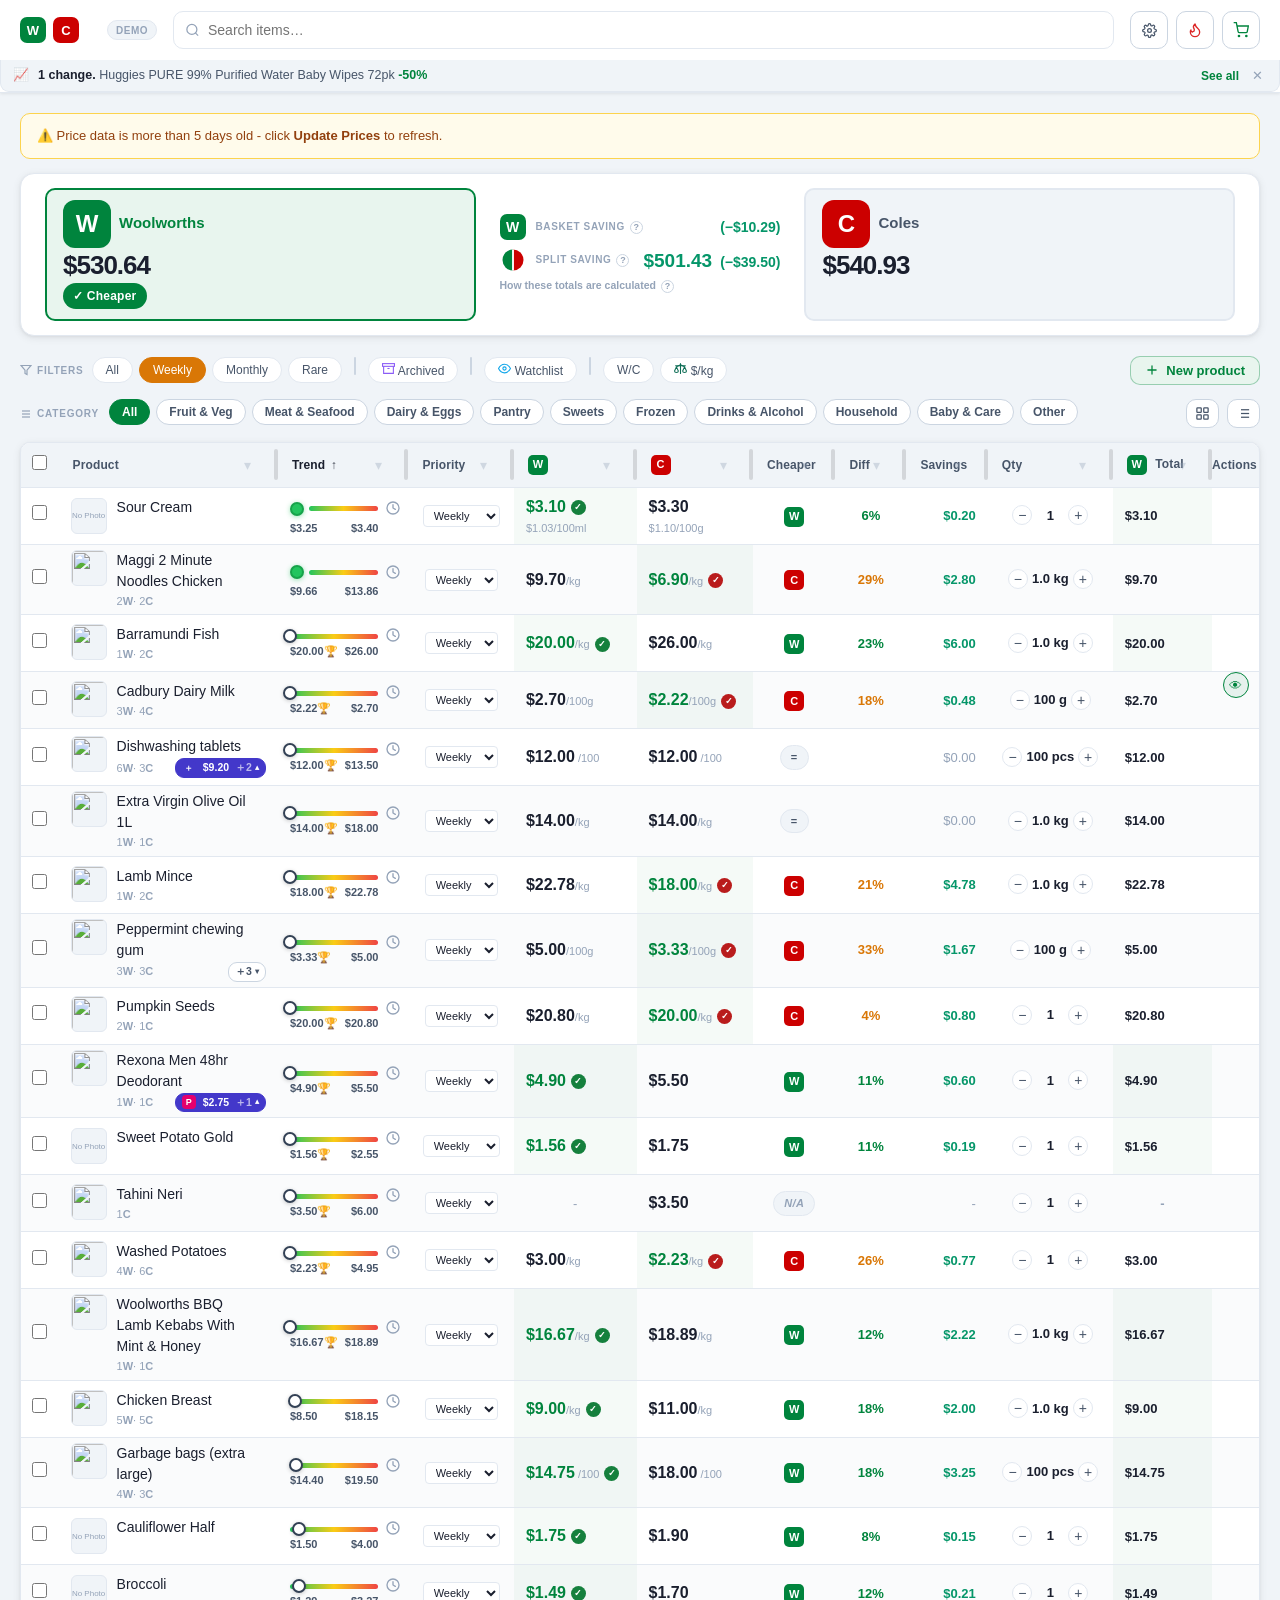
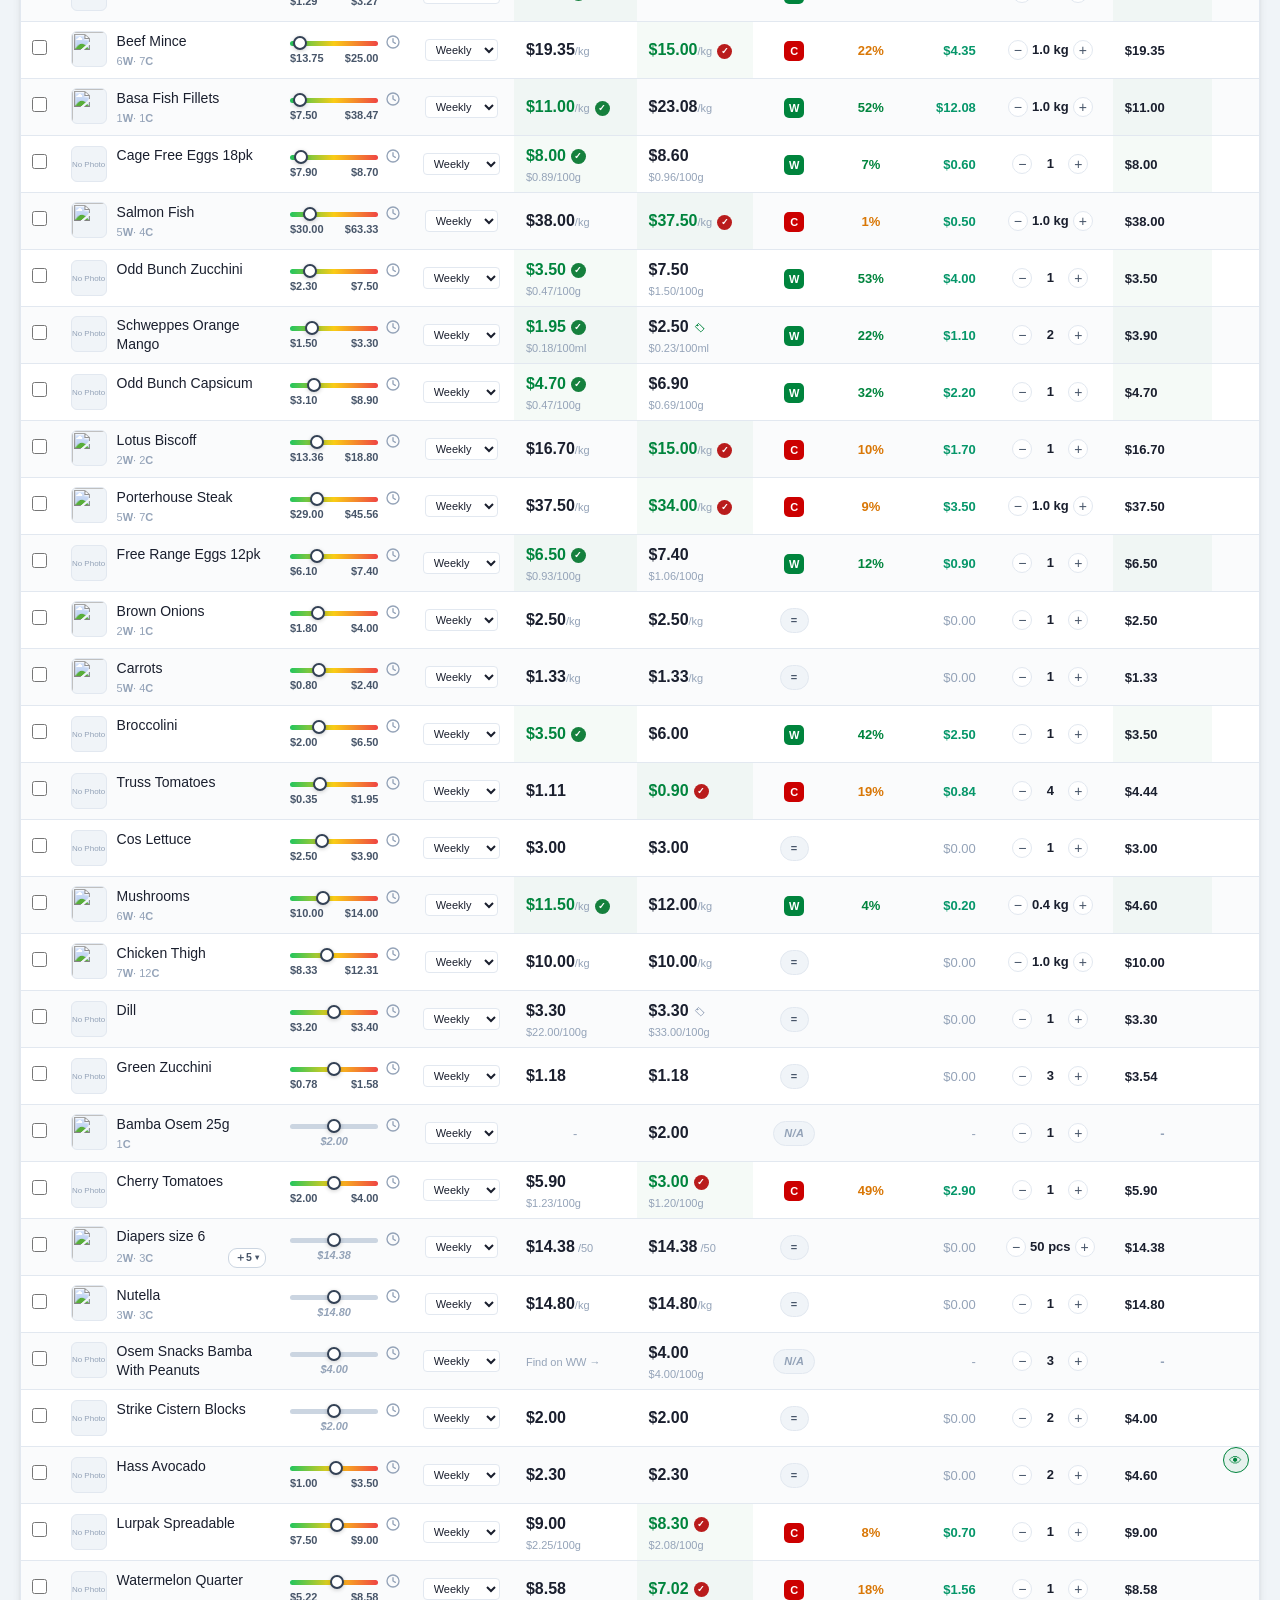
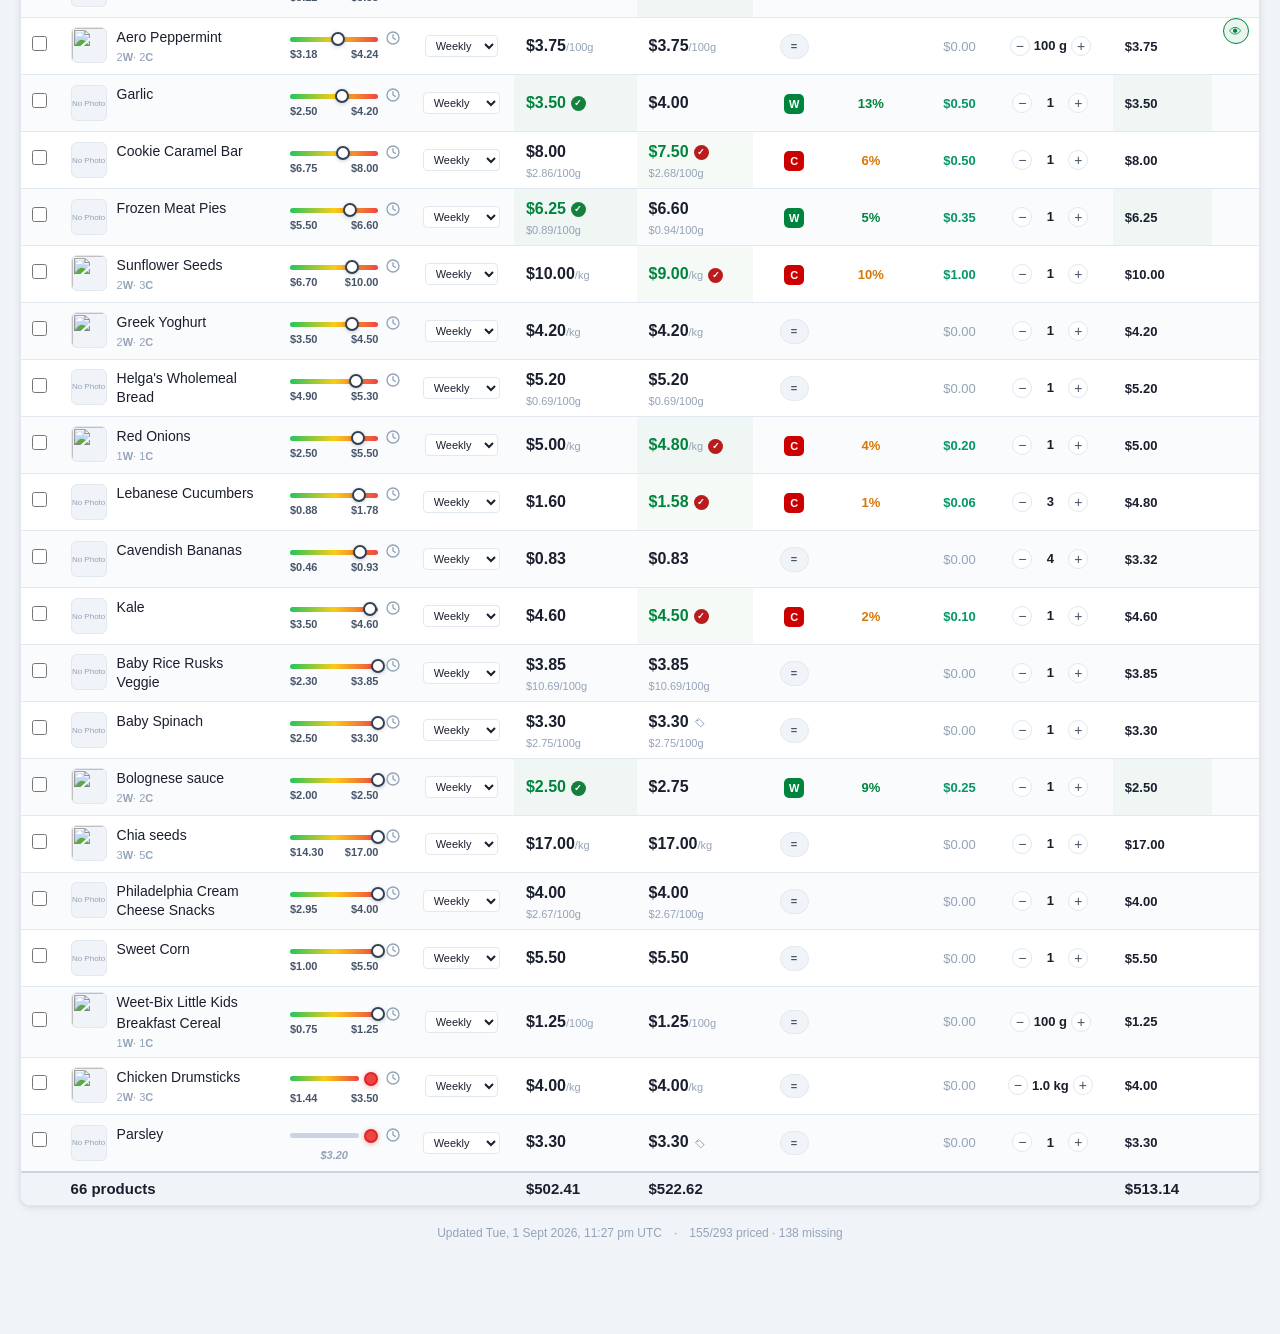
==== docs/index.html @ d91f53b3 "Units never bold, top-pick card back to two lines, one selection style UNITS. Audited by walking eve" ====
<!DOCTYPE html>
<html lang="en">
<head>
  <meta charset="UTF-8" />
  <meta name="viewport" content="width=device-width, initial-scale=1.0, viewport-fit=cover" />
  <title>PriceWatch - Woolworths vs Coles</title>
  <meta name="description" content="Compare Woolworths vs Coles grocery prices, track price history, and find the cheapest store for your basket." />
  <meta name="theme-color" content="#00843D" />
  <meta name="apple-mobile-web-app-capable" content="yes" />
  <meta name="apple-mobile-web-app-status-bar-style" content="default" />
  <meta name="apple-mobile-web-app-title" content="PriceWatch" />
  <link rel="apple-touch-icon" href="favicon.svg" />
  <link rel="manifest" href="manifest.webmanifest" />
  <link rel="icon" type="image/svg+xml" href="favicon.svg" />
  <script>
  // Resolve the stored theme preference before first paint (light is default).
  (function () {
    try {
      var t = localStorage.getItem('pw_theme') || 'light';
      var dark = t === 'dark' || (t === 'auto' && matchMedia('(prefers-color-scheme: dark)').matches);
      if (dark) document.documentElement.setAttribute('data-theme', 'dark');
    } catch (e) {}
  })();
  </script>
  <link rel="stylesheet" href="style.css?v=173" />
</head>
<body>

<header data-page="index"></header>
<script src="header.js?v=27"></script>

<!-- Bulk action bar -->
<div id="bulkToolbar" class="bulk-toolbar" style="display:none">
  <div class="bt-left">
    <span class="bt-count-pill">0</span>
    <span class="bt-label">selected</span>
    <button class="bt-deselect">Deselect all ✕</button>
    <div class="bt-divider"></div>
    <button class="bt-chip bt-cat">📁 Category <span class="arrow">▾</span></button>
    <!-- Frequency + custom lists in one menu: under the list model Weekly /
         Monthly / Rare IS an exclusive list, so a second chip would be both
         redundant and width this toolbar doesn't have. "Lists" is also shorter
         than "Priority", so the row got narrower rather than wider. -->
    <button class="bt-chip bt-pri" title="Set frequency, or add the selected products to one of your lists">🏷 Lists <span class="arrow">▾</span></button>
  </div>
  <div class="bt-right">
    <!-- Archive/Unarchive moved INTO the 🏷 Lists menu (it is the 'archive'
         frequency, so it belongs beside Weekly/Monthly/Rare). Kept in the DOM,
         hidden, so its handler stays the single implementation the menu calls. -->
    <button class="bt-chip bt-archive" hidden style="display:none">🗄 Archive</button>
    <!-- Owner-only: hidden entirely in viewer/demo mode (see updateBulkBar) -->
    <button class="bt-chip bt-delete" title="Permanently delete the selected products - removes them from prices and history, and stops future scrapes bringing them back">🗑 Delete forever</button>
    <div class="bt-basket-seg">
      <button class="bt-chip bt-sl" title="Add the selected items to your basket">＋ Basket</button>
      <div class="bt-qty-step" title="Multiplier: each item is added at its own Qty from the table, times this. Leave at 1 to add exactly the quantities shown.">
        <button class="bt-qty-dec" type="button" aria-label="Fewer units">−</button>
        <span class="bt-qty">1</span>
        <button class="bt-qty-inc" type="button" aria-label="More units">+</button>
      </div>
    </div>
  </div>
</div>

<main>
  <div class="stale-banner" id="staleBanner">
    ⚠️ Price data is more than 5 days old - click <strong>Update Prices</strong> to refresh.
  </div>

  <div class="stale-banner runner-offline-banner" id="runnerOfflineBanner">
    ⚠️ Scraper is offline - the Windows runner is not connected. Prices cannot be updated until it restarts.
    <button class="runner-retry-btn" onclick="retryRunnerCheck()">↺ Retry</button>
    <button class="runner-dismiss-btn" onclick="document.getElementById('runnerOfflineBanner').classList.remove('visible')">✕</button>
  </div>

  <!-- Comparison banner -->
  <div id="banner" class="comparison-banner" style="display:none">
    <div class="store-cards">

      <div class="store-card" id="wwCard">
        <div class="store-card-top">
          <span class="store-chip ww lg">W</span>
          <span class="store-card-label">Woolworths</span>
        </div>
        <div class="store-card-total" id="wwTotal">-</div>
        <div class="store-card-badge" id="wwBadge"></div>
      </div>

      <div class="store-divider">
        <div class="saving-info" id="savingInfo"></div>
      </div>

      <div class="store-card" id="colesCard">
        <div class="store-card-top">
          <span class="store-chip coles lg">C</span>
          <span class="store-card-label">Coles</span>
        </div>
        <div class="store-card-total" id="colesTotal">-</div>
        <div class="store-card-badge" id="colesBadge"></div>
      </div>

    </div>
  </div>

  <!-- Priority / filter bar -->
  <div id="priorityFilter" class="priority-filter">
    <!-- Mobile-only frequency selector (replaces the 4 frequency pills < 700px) -->
    <select class="freq-select" id="freqSelect" aria-label="Shopping frequency">
      <option value="all">All items</option>
      <option value="weekly" selected>Weekly</option>
      <option value="monthly">Monthly</option>
      <option value="rare">Rare</option>
      <option value="archive">Archived</option>
    </select>
    <div class="priority-pills">
      <span class="filter-row-label"><svg width="12" height="12" viewBox="0 0 24 24" fill="none" stroke="currentColor" stroke-width="2.4"><polygon points="22 3 2 3 10 12.46 10 19 14 21 14 12.46 22 3"/></svg>Filters</span>
      <button class="priority-pill freq-pill" data-priority="all">All</button>
      <button class="priority-pill freq-pill active" data-priority="weekly">Weekly</button>
      <button class="priority-pill freq-pill" data-priority="monthly">Monthly</button>
      <button class="priority-pill freq-pill" data-priority="rare">Rare</button>
      <span class="filter-separator"></span>
      <button class="priority-pill archive-pill" data-priority="archive"><svg width="13" height="13" viewBox="0 0 24 24" fill="none" stroke="currentColor" stroke-width="2"><polyline points="21 8 21 21 3 21 3 8"/><rect x="1" y="3" width="22" height="5"/><line x1="10" y1="12" x2="14" y2="12"/></svg> Archived</button>
      <span class="filter-separator"></span>
      <button class="priority-pill watchlist-pill" id="watchlistPill" title="Show only items you're watching (👁)"><svg width="13" height="13" viewBox="0 0 24 24" fill="none" stroke="currentColor" stroke-width="2"><path d="M1 12s4-8 11-8 11 8 11 8-4 8-11 8-11-8-11-8z"/><circle cx="12" cy="12" r="3"/></svg> Watchlist</button>
      <span class="filter-separator"></span>
      <!-- Same three-state control as the phone chip: off -> W -> C -> off.
           "I'm in this store, what's actually cheaper here?" -->
      <button class="priority-pill store-filter-pill" id="storeFilterPill"
              title="Show only items that are cheaper at one store">W/C</button>
      <!-- Custom lists land here, rendered by renderListPills(). Kept in the same
           row as the frequency pills because they select the same thing: which
           products the table shows.
           NO static separator before this: renderListPills() draws its own, and
           only when there is at least one list. A hardcoded one here meant two
           dividers side by side whenever a list existed, and a dangling one after
           W/C when none did. The dynamic one is the correct owner. -->
      <span id="listPills" class="list-pills"></span>
      <button class="priority-pill" id="perkgDevBtn" type="button" title="Cycle: show everything / only $/kg groups / hide $/kg groups"><svg width="13" height="13" viewBox="0 0 24 24" fill="none" stroke="currentColor" stroke-width="2" stroke-linecap="round" stroke-linejoin="round"><path d="M16 16.5c0 1.5 1.5 3 3.5 3s3.5-1.5 3.5-3L19.5 9z"/><path d="M1 16.5c0 1.5 1.5 3 3.5 3s3.5-1.5 3.5-3L4.5 9z"/><path d="M12 3v18"/><path d="M3 7h18"/><path d="M19.5 9 12 5 4.5 9"/></svg> <span class="perkg-lbl">$/kg</span></button>
    </div>
    <!-- The only way in to a blank editor. Everything else edits something that
         already exists, so a product the scraper has never seen had no route
         into the app at all.
         It lives on THIS row, hard right, rather than beside the category tabs:
         there it ate ~138px of the tabs' width, which is what pushed the last
         category off the end of the strip. This row has spare width at the
         right; the tabs row did not. Outside .priority-pills on purpose - that
         container is display:none on a phone, and this button hides itself
         separately (see the 700px rule). -->
    <button class="btn btn-ghost" id="newProductBtn"
            title="Add a product the app doesn't track yet - paste its store links">
      <svg width="14" height="14" viewBox="0 0 24 24" fill="none" stroke="currentColor" stroke-width="2.2" stroke-linecap="round"><line x1="12" y1="5" x2="12" y2="19"/><line x1="5" y1="12" x2="19" y2="12"/></svg>
      New product
    </button>
  </div>

  <!-- Category filter tabs + table controls (columns chooser lives here, next to
       the table it configures, rather than in the site header) -->
  <div class="tabs-row">
    <span class="filter-row-label" style="align-self:center"><svg width="12" height="12" viewBox="0 0 24 24" fill="none" stroke="currentColor" stroke-width="2.4"><path d="M4 20h16"/><path d="M4 14h16"/><path d="M4 8h16"/></svg>Category</span>
    <div id="categoryTabs" class="category-tabs"></div>
    <button class="btn btn-ghost btn-icon view-toggle-btn tabs-row-cols" id="viewToggleBtn" title="Switch to card view">
      <svg width="15" height="15" viewBox="0 0 24 24" fill="none" stroke="currentColor" stroke-width="2"><rect x="3" y="3" width="7" height="7" rx="1"/><rect x="14" y="3" width="7" height="7" rx="1"/><rect x="3" y="14" width="7" height="7" rx="1"/><rect x="14" y="14" width="7" height="7" rx="1"/></svg>
    </button>
    <div class="col-chooser-wrap tabs-row-cols">
      <button class="btn btn-ghost btn-icon" id="colChooserBtn" title="Columns">
        <svg width="15" height="15" viewBox="0 0 24 24" fill="none" stroke="currentColor" stroke-width="2"><line x1="8" y1="6" x2="21" y2="6"/><line x1="8" y1="12" x2="21" y2="12"/><line x1="8" y1="18" x2="21" y2="18"/><line x1="3" y1="6" x2="3.01" y2="6"/><line x1="3" y1="12" x2="3.01" y2="12"/><line x1="3" y1="18" x2="3.01" y2="18"/></svg>
      </button>
      <div id="colChooserDropdown" class="col-chooser-dropdown" style="display:none"></div>
    </div>
  </div>


  <div id="loading" class="loading-message">
    <div class="loading-spinner"></div>
    Loading price data…
  </div>

  <div id="tableContainer" style="display:none">
    <div class="table-wrap">
      <table>
        <thead id="tableHead">
          <tr>
            <th data-col="name" class="sortable">Item <span class="sort-arrow"></span></th>
            <th data-col="ww" class="sortable" title="Current Woolworths price"><span class="store-chip ww sm">W</span> WW <span class="sort-arrow"></span></th>
            <th data-col="coles" class="sortable" title="Current Coles price"><span class="store-chip coles sm">C</span> Coles <span class="sort-arrow"></span></th>
            <th data-col="cheaper" class="sortable" title="Which store is cheaper for this item">Best <span class="sort-arrow"></span></th>
            <th data-col="pct" class="sortable" title="Price difference between stores as a percentage">Difference <span class="sort-arrow"></span></th>
            <th data-col="saving" class="sortable" title="How much you save per shop by choosing the cheaper store">Savings <span class="sort-arrow"></span></th>
            <th data-col="trips" class="sortable" title="Number of shopping trips this item has been tracked across">Trips <span class="sort-arrow"></span></th>
          </tr>
        </thead>
        <tbody id="tableBody"></tbody>
        <tfoot>
          <tr class="tfoot-row">
            <td>Total basket</td>
            <td id="footWW"></td>
            <td id="footColes"></td>
            <td></td>
            <td></td>
            <td id="footSaving"></td>
            <td></td>
          </tr>
        </tfoot>
      </table>
    </div>
  </div>

  <div id="cardGrid" class="card-grid" style="display:none"></div>

  <div id="mobileCards"></div>

  <div id="notFoundSection" class="not-found-section" style="display:none">
    <h3>Not found on either store</h3>
    <ul class="not-found-list" id="notFoundList"></ul>
  </div>

  <!-- Status line: freshness, coverage, deal count - lives at the page foot -->
  <footer class="page-footer">
    <div class="last-updated" id="lastUpdated"></div>
  </footer>

</main>

<button id="basketFab" aria-label="View basket"><svg width="16" height="16" viewBox="0 0 24 24" fill="none" stroke="currentColor" stroke-width="2"><circle cx="9" cy="21" r="1"/><circle cx="20" cy="21" r="1"/><path d="M1 1h4l2.68 13.39a2 2 0 0 0 2 1.61h9.72a2 2 0 0 0 2-1.61L23 6H6"/></svg> (<span id="basketFabCount">0</span>)</button>

<!-- Settings modal -->
<div class="modal-overlay" id="settingsModal">
  <div class="modal">
    <button class="modal-close" id="modalClose">✕</button>
    <h2>Auto-update Setup</h2>
    <p>
      Enter your GitHub details so the <strong>Update Prices</strong> button can trigger a fresh scrape.
      Your token is saved only in this browser and is never sent anywhere except GitHub.
    </p>
    <div class="form-group">
      <label>GitHub Username</label>
      <input type="text" id="ghUser" placeholder="e.g. jtsenter" />
    </div>
    <div class="form-group">
      <label>Repository Name</label>
      <input type="text" id="ghRepo" placeholder="price-comparison" />
    </div>
    <div class="form-group">
      <label>Personal Access Token <span class="label-hint">(needs <code>actions:write</code> scope)</span></label>
      <input type="password" id="ghToken" placeholder="ghp_xxxxxxxxxxxx" autocomplete="off" autocorrect="off" autocapitalize="off" spellcheck="false" data-1p-ignore data-lpignore="true" name="pw-gh-token-no-save" readonly onfocus="this.removeAttribute('readonly')" />
    </div>
    <div class="modal-actions">
      <button class="btn btn-ghost" id="syncOverridesBtn" title="Push all locally saved URL overrides to url_overrides.json on GitHub">Sync URL overrides</button>
      <button class="btn btn-ghost" id="modalCancel">Cancel</button>
      <button class="btn btn-primary" id="modalSave">Save Settings</button>
    </div>
  </div>
</div>

<!-- Edit name/URL modal -->
<div class="modal-overlay" id="editModal">
  <div class="modal">
    <button class="modal-close" id="editModalClose">✕</button>
    <h2>Edit Item</h2>
    <p>Override the display name or store URLs for this item. Changes are saved in your browser.</p>
    <div class="form-group">
      <label>Display Name</label>
      <input type="text" id="editDisplayName" placeholder="e.g. Milk 2L" />
    </div>
    <div class="form-group">
      <label>Woolworths URL</label>
      <input type="text" id="editWwUrl" placeholder="https://www.woolworths.com.au/…" />
    </div>
    <div class="form-group">
      <label>Coles URL</label>
      <input type="text" id="editColesUrl" placeholder="https://www.coles.com.au/…" />
    </div>
    <div class="form-group">
      <label>Other store URL <span class="form-hint" id="editThirdStores"></span></label>
      <input type="text" id="editThirdUrl" placeholder="https://www.chemistwarehouse.com.au/… " />
      <div class="form-note" id="editThirdNote">Shown as an extra "Other stores" option. Its price is fetched on the next scrape.</div>
    </div>
    <div class="modal-actions">
      <button class="btn btn-ghost" id="editReset">Reset overrides</button>
      <button class="btn btn-ghost" id="editCancel">Cancel</button>
      <button class="btn btn-primary" id="editSave">Save</button>
    </div>
  </div>
</div>

<!-- Per-kg category edit modal -->
<div class="modal-overlay" id="categoryEditModal">
  <div class="modal modal-wide modal-xl modal-scrollable">
    <div class="modal-header">
      <h2 id="catEditTitle">Edit category</h2>
      <button class="modal-close" id="catEditClose">✕</button>
    </div>
    <!-- Name on its own full-width row: a category name is free text and can be
         long, while the metric control below it is a fixed size. -->
    <div class="cat-edit-top">
      <div class="form-group cat-name-group">
        <label for="catEditName">Category name</label>
        <input type="text" id="catEditName" />
      </div>
      <div class="form-group cat-metric-group">
        <label>Compare prices by</label>
        <div class="cat-metric-line">
          <div class="seg" id="catEditMetric" role="radiogroup" aria-label="Compare prices by">
            <button type="button" data-metric="pack"  role="radio" aria-checked="false">Pack price</button>
            <button type="button" data-metric="kg"    role="radio" aria-checked="false">Per kg / L</button>
            <button type="button" data-metric="piece" role="radio" aria-checked="false">Per piece</button>
          </div>
          <!-- ONE select, not two. Its options are rebuilt for the chosen metric
               (see catEditRenderQuote): pieces under Per piece, weights under Per
               kg/L, and disabled under Pack price - which has no quote to pick.
               Two selects side by side meant one was always dead weight leaving a
               hole in the row; swapping the contents of a single fixed-width
               control keeps the line identical in every state, so nothing jumps.
               Both values are held on the element's dataset so switching metric
               back and forth never loses the other one. -->
          <select id="catEditQuote" aria-label="Quote the price per"></select>
        </div>
        <div class="form-note" id="catEditMetricNote"></div>
      </div>
    </div>
    <div id="catEditBody"></div>
    <p class="cat-edit-note">Tick the products that belong in this category. The cheapest ticked product at each store sets the category's $/kg.</p>
    <div class="modal-actions">
      <button class="btn btn-ghost" id="catEditCancel">Cancel</button>
      <button class="btn btn-primary" id="catEditSave">Save category</button>
    </div>
  </div>
</div>

<!-- Price History modal -->
<!-- The price-history modal markup is injected by history-modal.js (shared with hot-deals). -->

<!-- Mass upload modal -->
<div class="modal-overlay" id="uploadModal">
  <div class="modal modal-wide">
    <button class="modal-close" id="uploadModalClose">✕</button>
    <h2>Import Items</h2>
    <p>Upload an Excel file with an <strong>Item</strong> column (same format as your shopping history). New items will be added to your basket and a price scrape will be triggered.
      <button type="button" class="link-btn" id="uploadTemplateBtn">Download a blank template</button></p>
    <div class="upload-drop-zone" id="uploadDropZone">
      <div class="upload-icon">📂</div>
      <div>Drop .xlsx file here or <label class="upload-browse-label" for="uploadFile">browse</label></div>
      <input type="file" id="uploadFile" accept=".xlsx,.xls" style="display:none" />
    </div>
    <div id="pendingItemsSection" style="display:none">
      <div class="upload-preview-title">Prices marked as "different item" - rename and add to your list:</div>
      <ul class="pending-list upload-preview-list"></ul>
    </div>
    <div id="uploadPreview" style="display:none">
      <div class="upload-preview-title" id="uploadPreviewTitle"></div>
      <ul class="upload-preview-list" id="uploadPreviewList"></ul>
    </div>
    <div class="modal-actions">
      <button class="btn btn-ghost" id="uploadCancel">Cancel</button>
      <button class="btn btn-primary" id="uploadConfirm" style="display:none">Add Items &amp; Scrape</button>
    </div>
  </div>
</div>

<!-- Different item modal -->
<div class="modal-overlay" id="diffItemModal">
  <div class="modal">
    <button class="modal-close" id="diffItemClose">✕</button>
    <h2>What is this product actually called?</h2>
    <p>The <strong id="diffItemPrice"></strong> entry will be removed from the original item's history.</p>
    <div class="form-group">
      <label>New item name</label>
      <input type="text" id="diffItemInput" placeholder="e.g. Woolworths Greek Style Yoghurt 1kg" autocomplete="off" />
    </div>
    <div class="form-group">
      <label>Priority <span class="label-hint">(inherited from original item)</span></label>
      <span id="diffItemPriorityBadge" class="diff-item-priority-badge"></span>
    </div>
    <div class="modal-actions">
      <button class="btn btn-ghost" id="diffItemCancel">Cancel</button>
      <button class="btn btn-primary" id="diffItemConfirm" disabled>Add Item &amp; Scrape</button>
    </div>
  </div>
</div>

<!-- Image picker modal -->
<div class="modal-overlay" id="imgPickerModal">
  <div class="modal" style="max-width:440px">
    <button class="modal-close" id="imgPickerClose">✕</button>
    <h2 style="margin-bottom:16px;font-size:16px">Choose product image</h2>
    <div id="imgPickerOptions" style="display:flex;gap:16px;justify-content:center;flex-wrap:wrap"></div>
    <div class="modal-actions" style="margin-top:16px">
      <button class="btn btn-ghost" id="imgPickerCancel">Cancel</button>
    </div>
  </div>
</div>

<!-- Image hover preview (shared singleton) -->
<div id="imgHoverPreview" style="display:none;position:fixed;z-index:8000;pointer-events:none;
  background:#fff;border:1px solid var(--border);border-radius:8px;padding:4px;
  box-shadow:0 4px 16px rgba(0,0,0,0.15)">
  <img id="imgHoverImg" style="width:220px;height:220px;object-fit:contain;display:block;border-radius:6px" src="" alt="" />
</div>

<!-- Toast notification -->
<div id="toastNotif" class="toast-notif" style="display:none"></div>

<!-- Column filter dropdown (fixed position, shared across all columns) -->
<div id="colFilterDropdown" class="col-filter-dropdown" style="display:none">
  <button class="cfd-sort-btn cfd-sort-asc">Sort A → Z</button>
  <button class="cfd-sort-btn cfd-sort-desc">Sort Z → A</button>
  <div class="cfd-sep"></div>
  <!-- Numeric filter section (shown only for numeric columns) -->
  <div class="cfd-num-filter" id="cfdNumFilter" style="display:none">
    <div class="cfd-num-label">Filter by value</div>
    <div class="cfd-num-row">
      <select class="cfd-num-op" id="cfdNumOp1">
        <option value=">">&gt;</option>
        <option value="<">&lt;</option>
        <option value=">=">&gt;=</option>
        <option value="<=">&lt;=</option>
        <option value="=">=</option>
        <option value="≠">≠</option>
      </select>
      <input class="cfd-num-val" id="cfdNumVal1" type="number" placeholder="Value" step="any">
    </div>
    <div class="cfd-sep" style="margin:6px 0 0"></div>
  </div>
  <div class="cfd-search-wrap">
    <input class="cfd-search" type="text" placeholder="Search…">
  </div>
  <label class="cfd-item cfd-select-all-row"><input type="checkbox" class="cfd-select-all"> (Select All)</label>
  <div class="cfd-values"></div>
  <div class="cfd-footer">
    <button class="cfd-ok btn btn-primary" style="font-size:12px;padding:5px 14px">OK</button>
    <button class="cfd-clear btn btn-ghost" style="font-size:12px;padding:5px 14px">Clear filter</button>
  </div>
</div>

<script src="https://cdn.jsdelivr.net/npm/chart.js@4.4.3/dist/chart.umd.min.js"></script>
<script src="https://cdn.sheetjs.com/xlsx-0.20.3/package/dist/xlsx.full.min.js"></script>
<script src="name_map.js?v=55"></script>
<script src="utils.js?v=150"></script>
<script src="history-modal.js?v=10"></script>
<script src="app.js?v=218"></script>
<!-- Bottom tab bar (mobile) -->
<nav id="bottomTabBar">
  <a href="index.html" class="btb-tab active">
    <svg width="20" height="20" viewBox="0 0 24 24" fill="none" stroke="currentColor" stroke-width="2"><path d="m3 9 9-7 9 7v11a2 2 0 0 1-2 2H5a2 2 0 0 1-2-2z"/><polyline points="9 22 9 12 15 12 15 22"/></svg>
    Prices
  </a>
  <a href="hot-deals.html" class="btb-tab">
    <svg width="20" height="20" viewBox="0 0 24 24" fill="none" stroke="currentColor" stroke-width="2" stroke-linecap="round" stroke-linejoin="round"><path d="M8.5 14.5A2.5 2.5 0 0 0 11 12c0-1.38-.5-2-1-3-1.072-2.143-.224-4.054 2-6 .5 2.5 2 4.9 4 6.5 2 1.6 3 3.5 3 5.5a7 7 0 1 1-14 0c0-1.153.433-2.294 1-3a2.5 2.5 0 0 0 2.5 3z"/></svg>
    Hot Deals
  </a>
  <a href="shopping-list.html" class="btb-tab" id="btbBasketLink">
    <svg width="20" height="20" viewBox="0 0 24 24" fill="none" stroke="currentColor" stroke-width="2"><circle cx="9" cy="21" r="1"/><circle cx="20" cy="21" r="1"/><path d="M1 1h4l2.68 13.39a2 2 0 0 0 2 1.61h9.72a2 2 0 0 0 2-1.61L23 6H6"/></svg>
    Basket
  </a>
</nav>

<script>
// Register the service worker AND auto-reload when a new version takes control,
// so deploys apply themselves without the user ever needing a hard refresh.
// Guard: only reload if a SW already controlled this page (a real update), not
// on first install, and only once (no reload loop).
if ('serviceWorker' in navigator) {
  const hadController = !!navigator.serviceWorker.controller;
  let reloaded = false;
  navigator.serviceWorker.addEventListener('controllerchange', () => {
    if (!hadController || reloaded) return;
    reloaded = true;
    location.reload();
  });
  window.addEventListener('load', () => navigator.serviceWorker.register('sw.js', { updateViaCache: 'none' }).then(r => r.update()).catch(() => {}));
}
</script>
<script>
// ── Dynamic sticky header offset ─────────────────────────────────────────────
// Measures nav height and syncs it with sticky header ghost (ghost-header-ghost).
function fixStickyOffset() {
  const navH = document.querySelector('header')?.offsetHeight || 60;
  // Update ghost header top position if it exists
  const ghost = document.querySelector('.sticky-header-ghost');
  if (ghost) ghost.style.top = navH + 'px';
  // The REAL thead is sticky inside the overflow:auto .table-wrap, so its top
  // must be 0 (flush with the wrap): the ghost handles page-scroll pinning.
  // navH here pinned it 61px INTO the wrap - any accidental internal scroll
  // showed a band of rows above the header row.
  document.querySelectorAll('#tableHead th').forEach(th => {
    th.style.top = '0px';
  });
}
window.addEventListener('load', fixStickyOffset);
window.addEventListener('resize', fixStickyOffset);
// The header's height CHANGES at runtime (scrape strip appears/disappears,
// validate pill shows) - stale offsets left a gap the table rows scrolled
// through above the sticky column header. Re-measure on any header resize.
window.addEventListener('load', () => {
  const h = document.querySelector('header');
  if (h && 'ResizeObserver' in window) new ResizeObserver(fixStickyOffset).observe(h);
});
</script>
</body>
</html>
---- docs/style.css ----
:root {
  --ww: #00843D;
  --ww-light: #E8F5EE;
  --ww-mid: #C6E6D4;
  --coles: #CC0000;
  --coles-light: #FEF2F2;
  --coles-mid: #FECDCD;
  --green: #059669;
  --green-light: #ECFDF5;
  --bg: #F0F4F8;
  --card: #FFFFFF;
  --surface: var(--card);
  --bg-alt: var(--bg);
  --border: #E2E8F0;
  --border-strong: #CBD5E1;
  --text: #1A1F2E;
  --text-mid: #475569;
  --text-soft: #94A3B8;
  --accent: #00843D;
  --accent-rgb: 0,132,61;
  --radius: 10px;
  --radius-lg: 14px;
  --shadow-sm: 0 1px 3px rgba(0,0,0,0.08);
  --shadow: 0 2px 8px rgba(0,0,0,0.08), 0 1px 3px rgba(0,0,0,0.05);
  --shadow-md: 0 4px 16px rgba(0,0,0,0.10), 0 2px 6px rgba(0,0,0,0.06);
}

* { box-sizing: border-box; margin: 0; padding: 0; }

html { scroll-padding-top: 120px; }

body {
  font-family: -apple-system, BlinkMacSystemFont, "Segoe UI", Roboto, "Helvetica Neue", sans-serif;
  background: var(--bg);
  color: var(--text);
  font-size: 14px;
  line-height: 1.5;
  overflow-x: clip;
}

a { color: inherit; text-decoration: none; }

/* ── Store chips (W / C badges) ──────────────────────────────── */
.store-chip {
  display: inline-flex;
  align-items: center;
  justify-content: center;
  font-weight: 900;
  border-radius: 7px;
  color: #fff;
  flex-shrink: 0;
  line-height: 1;
}
.store-chip.ww  { background: var(--ww); }
.store-chip.coles { background: var(--coles); }

/* sizes */
.store-chip        { width: 26px; height: 26px; font-size: 13px; }
.store-chip.sm     { width: 20px; height: 20px; font-size: 11px; border-radius: 5px; }
.store-chip.lg     { width: 48px; height: 48px; font-size: 24px; border-radius: 12px; }

/* ── Header ──────────────────────────────────────────────────── */
header {
  background: var(--card);
  border-bottom: 1px solid var(--border);
  position: sticky;
  top: 0;
  z-index: 1000;
  box-shadow: var(--shadow-sm);
}
/* Card view: nothing in the header helps while browsing cards - let it scroll
   away instead of eating 60px of every screen. (app.js sets the body class.) */
body.pw-cardview header { position: static; }
.header-inner {
  max-width: 1600px;
  margin: 0 auto;
  padding: 0 20px;
  height: 60px;
  display: flex;
  align-items: center;
  justify-content: space-between;
  gap: 16px;
}
.header-left { display: flex; align-items: center; gap: 20px; }

.brand {
  display: flex;
  align-items: center;
  gap: 7px;
  text-decoration: none;
}
.brand-name {
  font-size: 17px;
  font-weight: 800;
  color: var(--text);
  letter-spacing: -0.3px;
  /* Wordmark retired on desktop too (user: header real estate is too tight).
     The W/C chips stay - they're the home link on every sub-page. */
  display: none;
}

nav { display: flex; gap: 4px; }
nav a {
  font-size: 13px;
  font-weight: 500;
  color: var(--text-mid);
  padding: 6px 12px;
  border-radius: 8px;
  transition: background 0.15s, color 0.15s;
}
nav a:hover { background: var(--bg); color: var(--text); }
nav a.active { background: var(--bg); color: var(--text); font-weight: 600; }

.header-right { display: flex; align-items: center; gap: 8px; }

/* Search now lives in the toolbar, flexible between the logo and the action cluster. */
.header-search { flex: 1; min-width: 90px; margin: 0; display: flex; align-items: center; }
.header-search #searchInput { padding-left: 34px; height: 38px; flex: 1; }
.header-search-ico { position: absolute; left: 12px; top: 50%; transform: translateY(-50%); color: var(--text-soft); pointer-events: none; }
.header-search .search-clear { right: 10px; }
.header-div { width: 1px; height: 24px; background: var(--border); flex-shrink: 0; margin: 0 2px; }

/* Hot Deals' title + counts, in the header's own empty middle (no search box on
   this page to fill it). flex:1 so it claims the space SEARCH would.
   Deliberately NOT one run-on sentence: a page title and two measurements are
   three different things, and as prose they read as a caption nobody parses.
   Title in body colour, counts as pills - each pill is a nowrap unit, so a
   narrow header drops whole pills off the end instead of breaking a number
   away from its label ("77" alone on a line). */
.header-page-stat {
  flex: 1; min-width: 0; display: flex; align-items: center; gap: 10px;
  overflow: hidden;
}
.hps-title {
  font-size: 15px; font-weight: 800; color: var(--text);
  letter-spacing: -0.2px; white-space: nowrap; flex-shrink: 0;
}
.hps-pill {
  display: inline-flex; align-items: baseline; gap: 4px; flex-shrink: 0;
  font-size: 12px; font-weight: 600; color: var(--text-mid);
  background: var(--bg); border: 1px solid var(--border);
  border-radius: 999px; padding: 3px 10px; white-space: nowrap;
}
.hps-pill b { font-size: 13px; font-weight: 800; color: var(--text); font-variant-numeric: tabular-nums; }
.hps-pill.atl { background: #FEF3C7; border-color: #FDE68A; color: #92400E; }
.hps-pill.atl b { color: #92400E; }

/* Header action buttons match the 38px search-box height (they were ~28px, so
   the top bar looked ragged). MUST NOT set `display` - .btn is already
   inline-flex/centred, and forcing display here re-showed every button the
   mobile media query hides via display:none (the desktop dup 🔥/👁 AND the
   mobile nav-destination/fire leak). Height only; centring comes from .btn. */
header .header-right .btn-icon { height: 38px; min-width: 38px; justify-content: center; }

/* Validate: icon-only, matching every other header button (only rendered
   when there are prices to review) - word lives in the title tooltip, count
   in a small corner badge, same pattern as .import-badge. */
.validate-btn { position: relative; }
.validate-badge {
  position: absolute; top: -4px; right: -4px;
  display: inline-flex; align-items: center; justify-content: center;
  min-width: 16px; height: 16px; padding: 0 4px; border-radius: 8px;
  background: #c95000; color: #fff; font-size: 10px; font-weight: 700; line-height: 1;
  border: 2px solid var(--card, #fff);
}

/* Icon-only nav destinations in the header action cluster (Hot Deals, Basket,
   Watchlist). Same ghost-button chrome as the utility buttons beside them, but
   each destination keeps a small colour identity so they read at a glance.
   Hidden on mobile - the bottom tab bar covers navigation there (except the
   Watchlist eye, which stays: it's the only mobile entry to that filter). */
.nav-icon-btn { text-decoration: none; }
.nav-icon-btn svg { display: block; }
.nav-icon-btn.nav-hot        { color: #DC2626; }
.nav-icon-btn.nav-basket     { color: var(--ww); }
.nav-icon-btn.nav-hot:hover     { color: #B91C1C; background: rgba(220,38,38,.08); }
.nav-icon-btn.nav-basket:hover  { color: #006B31; background: rgba(0,132,61,.08); }
.nav-icon-btn.here.nav-hot      { background: rgba(220,38,38,.10); border-color: rgba(220,38,38,.35); }
.nav-icon-btn.here.nav-basket   { background: rgba(0,132,61,.10);  border-color: rgba(0,132,61,.35); }

/* Standalone home link on the far left of every page except index - an
   unboxed quiet icon next to the brand, not another button in the cluster. */
.home-link {
  display: inline-flex; align-items: center; justify-content: center;
  padding: 7px; margin-right: 2px; border-radius: 9px;
  color: var(--text-mid); text-decoration: none;
}
.home-link:hover { color: var(--text); background: var(--bg); }

/* ── Buttons ─────────────────────────────────────────────────── */
.btn {
  display: inline-flex;
  align-items: center;
  gap: 7px;
  padding: 8px 16px;
  border-radius: var(--radius);
  font-size: 13px;
  font-weight: 600;
  cursor: pointer;
  border: none;
  transition: all 0.15s;
  white-space: nowrap;
}
.btn svg { flex-shrink: 0; }
.btn:disabled { opacity: 0.5; cursor: not-allowed; }

.btn-primary {
  background: var(--ww);
  color: #fff;
  box-shadow: 0 1px 3px rgba(0,132,61,0.35);
}
.btn-primary:hover:not(:disabled) {
  background: #006B31;
  box-shadow: 0 2px 8px rgba(0,132,61,0.40);
  transform: translateY(-1px);
}

.btn-ghost {
  background: var(--card);
  color: var(--text-mid);
  border: 1px solid var(--border-strong);
}
.btn-ghost:hover:not(:disabled) { background: var(--bg); color: var(--text); }

.spin { animation: spin 0.8s linear infinite; display: inline-block; }
@keyframes spin { to { transform: rotate(360deg); } }

/* ── Update Prices button states ──────────────────────────────────────────
   Icon-only in every state: identical box, no text, so the header never
   reflows mid-scrape. Meaning is carried by colour + the spinning/tick icon.
   `disabled` is kept visually solid on purpose - a washed-out button reads as
   "broken" when it actually means "already working for you". */
#refreshBtn.is-working,
#refreshBtn.is-done,
#refreshBtn.is-error { opacity: 1; }
#refreshBtn.is-working {
  background: #006B31;                      /* pressed/darker WW green */
  box-shadow: inset 0 2px 5px rgba(0,0,0,0.30);
  cursor: progress;
}
#refreshBtn.is-working svg { animation: spin 1.6s linear infinite; transform-origin: 50% 50%; }
#refreshBtn.is-done  { background: var(--green, #16A34A); box-shadow: 0 1px 3px rgba(22,163,74,0.35); }
#refreshBtn.is-error { background: var(--coles, #E01A22); box-shadow: 0 1px 3px rgba(224,26,34,0.35); }
#refreshBtn.is-error:hover:not(:disabled) { background: #B3141B; }

/* ── Main ────────────────────────────────────────────────────── */
main { max-width: 1600px; margin: 0 auto; padding: 20px 20px 60px; }

/* ── Stale / warning banners ─────────────────────────────────── */
.stale-banner {
  background: #FFFBEB;
  border: 1px solid #FCD34D;
  border-radius: var(--radius);
  padding: 12px 16px;
  margin-bottom: 14px;
  font-size: 13px;
  color: #92400E;
  display: none;
}
.stale-banner.visible { display: block; }

.runner-offline-banner { background: #FEF2F2; border-color: #FCA5A5; color: #991B1B; align-items: center; gap: 10px; }
.runner-offline-banner.visible { display: flex; }
.runner-retry-btn, .runner-dismiss-btn {
  margin-left: auto; padding: 3px 10px; font-size: 12px; border-radius: var(--radius);
  border: 1px solid currentColor; background: transparent; color: inherit; cursor: pointer;
}
.runner-dismiss-btn { margin-left: 4px; padding: 3px 7px; }
.runner-retry-btn:hover, .runner-dismiss-btn:hover { background: rgba(0,0,0,0.06); }

/* Notification bell */
.btn-icon { position: relative; padding: 6px 8px !important; }
.notif-badge {
  position: absolute; top: 2px; right: 2px;
  background: #DC2626; color: #fff;
  border-radius: 10px; font-size: 10px; font-weight: 700;
  min-width: 16px; height: 16px;
  display: flex; align-items: center; justify-content: center;
  padding: 0 3px; line-height: 1;
}
.notif-dropdown {
  position: fixed; top: 58px; right: 16px;
  background: var(--card); border: 1px solid var(--border);
  border-radius: var(--radius-lg); box-shadow: var(--shadow-md);
  z-index: 200; width: 360px; max-height: 400px; overflow-y: auto;
  padding: 14px 16px;
}
.notif-header {
  display: flex; align-items: center; justify-content: space-between;
  margin-bottom: 10px; font-size: 13px; font-weight: 600;
}
.notif-dismiss-all {
  font-size: 11px; background: none; border: none;
  color: var(--text-soft); cursor: pointer; padding: 2px 6px;
  border-radius: 4px;
}
.notif-dismiss-all:hover { background: var(--border); }
.notif-items { display: flex; flex-wrap: wrap; gap: 6px; }
.notif-item {
  background: #DBEAFE; color: #1E40AF;
  border-radius: 20px; padding: 3px 10px;
  font-size: 12px;
}

/* ── Comparison banner ───────────────────────────────────────── */
.comparison-banner {
  background: var(--card);
  border: 1px solid var(--border);
  border-radius: var(--radius-lg);
  padding: 24px;
  margin-bottom: 20px;
  box-shadow: var(--shadow);
}
.store-cards {
  display: flex;
  align-items: center;
  gap: 16px;
}
.store-card {
  flex: 1;
  background: var(--bg);
  border-radius: var(--radius);
  padding: 12px 16px;
  border: 2px solid var(--border);
  transition: border-color 0.2s, box-shadow 0.15s;
  cursor: pointer;
  user-select: none;
}
.store-card:hover { box-shadow: var(--shadow-md); }
.store-card.winner-ww   { border-color: var(--ww);   background: var(--ww-light); }
.store-card.winner-coles { border-color: var(--coles); background: var(--coles-light); }
.store-card-top {
  display: flex;
  align-items: center;
  gap: 8px;
  margin-bottom: 4px;
}
.store-card-label {
  font-size: 15px;
  font-weight: 700;
  color: var(--text-mid);
}
.store-card.winner-ww   .store-card-label { color: var(--ww); }
.store-card.winner-coles .store-card-label { color: var(--coles); }

.store-card-total {
  font-size: 30px;
  font-weight: 800;
  color: var(--text);
  letter-spacing: -1px;
  line-height: 1.05;
  margin-bottom: 6px;
}
.store-card-total.unavailable {
  font-size: 15px;
  font-weight: 500;
  color: var(--text-soft);
  letter-spacing: 0;
}
.store-card-badge { min-height: 24px; }

.winner-badge {
  display: inline-flex;
  align-items: center;
  gap: 5px;
  font-size: 12px;
  font-weight: 700;
  padding: 4px 10px;
  border-radius: 20px;
  letter-spacing: 0.02em;
}
.winner-badge.ww    { background: var(--ww); color: #fff; }
.winner-badge.coles { background: var(--coles); color: #fff; }
.winner-badge.only  { background: var(--border); color: var(--text-mid); }

.blocked-note {
  font-size: 11px;
  color: var(--text-soft);
  display: flex;
  align-items: center;
  gap: 4px;
}

.store-divider {
  display: flex;
  flex-direction: column;
  align-items: center;
  gap: 8px;
  flex-shrink: 0;
  padding: 0 8px;
}
.saving-info { font-size: 13px; font-weight: 600; color: var(--text-mid); }
.saving-line { display: flex; align-items: center; gap: 10px; }
.saving-line + .saving-line { margin-top: 12px; }
.saving-icon { flex-shrink: 0; display: inline-flex; align-items: center; justify-content: center; width: 26px; }
.saving-icon .store-chip.sm { width: 26px; height: 26px; font-size: 14px; border-radius: 7px; }
.split-icon { display: block; border-radius: 50%; }
.saving-text { text-align: left; line-height: 1; }
/* Flex so the ? info icon centres on the text line instead of hanging low */
.saving-label {
  display: flex;
  align-items: center;
  gap: 5px;
  font-size: 10px;
  font-weight: 700;
  color: var(--text-soft);
  text-transform: uppercase;
  letter-spacing: 0.06em;
  margin-bottom: 3px;
}
.saving-amount { font-size: 20px; font-weight: 800; color: var(--green); line-height: 1; }
/* Shared saving figures: an optional bold-green total, then the saving as a
   green (−$X) bracket. Both rows use this so their brackets align in a column;
   the split row adds its total to the left. */
.saving-figs { display: flex; align-items: baseline; justify-content: flex-end; gap: 8px; }
.sv-total { font-size: 19px; font-weight: 800; color: var(--green); line-height: 1; font-variant-numeric: tabular-nums; }
.sv-disc  { font-size: 14px; font-weight: 700; color: var(--green); font-variant-numeric: tabular-nums; }
/* Desktop: label and amount share ONE line (label left, amount right), which
   makes the whole banner a text-row shorter. The divider's children stretch to
   a common width so the two amounts right-align with each other. Mobile keeps
   its own compact layout (overrides near the end of this file). */
@media (min-width: 701px) {
  .comparison-banner { padding: 14px 24px; }
  .store-card { padding: 10px 16px; }
  .store-card-total { font-size: 26px; margin-bottom: 4px; }
  /* Reserve the winner pill's real height on BOTH cards so they stay equal */
  .store-card-badge { min-height: 26px; }
  .store-divider { align-items: stretch; min-width: 230px; }
  .saving-text { display: flex; align-items: center; justify-content: space-between; gap: 14px; flex: 1; }
  .saving-label { margin-bottom: 0; }
  .saving-line + .saving-line { margin-top: 8px; }
}
.last-updated { font-size: 11px; color: var(--text-soft); text-align: center; }
.last-updated span { display: block; }

/* Page-foot status line (freshness · coverage · deals) */
.page-footer { padding: 18px 16px 32px; }
.page-footer .last-updated {
  display: flex; flex-wrap: wrap; gap: 4px 12px;
  align-items: center; justify-content: center;
  font-size: 12px;
}
.page-footer .last-updated > * { display: inline-flex; align-items: center; }
.page-footer .last-updated > *:not(:first-child)::before {
  content: "·"; margin-right: 12px; color: var(--text-soft);
}

/* Per-kg filter pill - cycles all → only groups → hide groups. Out of its dev-trial
   dress: styled like every other filter pill, with teal accents matching the $/kg
   badges the groups use. Hidden on mobile (no cycle control there; groups always show). */
#perkgDevBtn svg { color: #0F6E56; }
#perkgDevBtn.on  { background: #0F6E56; border-color: #0F6E56; color: #fff; }
#perkgDevBtn.on svg { color: #fff; }
#perkgDevBtn.off { opacity: 0.55; text-decoration: line-through; }
:root[data-theme="dark"] #perkgDevBtn svg { color: #34D399; }
:root[data-theme="dark"] #perkgDevBtn.on { background: #0F6E56; color: #fff; }
:root[data-theme="dark"] #perkgDevBtn.on svg { color: #fff; }
@media (max-width: 700px) { #perkgDevBtn { display: none; } }

/* ── Cheaper-alternative hint (💡 under the product name) ─────────────────── */
.alt-hint {
  display: flex; align-items: center; gap: 5px;
  font-size: 11px; color: var(--text-soft); margin-top: 3px; min-width: 0;
}
.alt-hint b { color: #0F6E56; font-weight: 700; white-space: nowrap; }
.alt-hint a, .alt-hint > span[title] {
  color: var(--text-mid); text-decoration: none;
  overflow: hidden; text-overflow: ellipsis; white-space: nowrap; max-width: 300px;
}
.alt-hint a:hover { text-decoration: underline; color: var(--text); }
.alt-store {
  display: inline-flex; align-items: center; justify-content: center; flex-shrink: 0;
  width: 14px; height: 14px; border-radius: 4px; color: #fff; font-size: 9px; font-weight: 800;
}
.alt-store.ww    { background: var(--ww); }
.alt-store.coles { background: var(--coles); }
:root[data-theme="dark"] .alt-hint b { color: #34D399; }

/* ── Variant groups (per-kg comparison) - inline rows + full-width expand panel ── */
/* Collapsed group row: a normal product row; the whole row toggles the panel.
   (The 2px accent frame lines from the trial period are gone - per-kg groups are a
   shipped feature now and read like ordinary rows; the $/kg badge and chevron are
   enough to mark them.) */
.vg-group-row { cursor: pointer; }
.vg-group-row:hover > td { background: color-mix(in srgb, var(--accent) 5%, transparent); }
.vg-group-row.vg-group-open > td { background: color-mix(in srgb, var(--accent) 7%, transparent); }
.vg-group-title { display: flex; align-items: center; gap: 7px; color: var(--text); }
/* Same weight and size as a normal product name (.item-title-row is 500). A
   category is a row like any other in this table, not a heading over the rows
   below it - the chevron and the member count already say it expands. */
.vg-group-label { font-weight: 500; font-size: 14px; }
.vg-group-sub { display: block; font-size: 11px; color: var(--text-soft); margin-top: 1px; }
/* The app-wide unit suffix. Never bold, anywhere, on any page: "/kg" is a
   measurement, not part of the number, and at 600 beside a 700-800 price it was
   reading as though it were. Used by the prices table, the deals table and the
   top-pick cards; the phone deal rows have their own .dm-suf only because they
   need it at their own size and colour, and it is unbolded there too. */
.perkg-suffix { font-size: 11px; font-weight: 400; color: var(--text-soft); }

/* Expanded panel = a SPEECH BUBBLE hanging off the group row above: indented,
   bordered, with a caret pointing up at the row. The shape itself says "this
   belongs to that row - click the row again to close". Not clickable (only
   the group header row toggles - see the tbody click handler). */
.vg-panel-row > td { padding: 0 0 12px !important; background: transparent; border-bottom: 1px solid var(--border); cursor: default; }
/* The panel lives in a full-width colspan cell, so on a wide (overflowing) table its
   right half - the Coles column - fell off-screen. Pin it to the left of the scroll
   viewport and size it to the visible width so both stores stay on screen; the main
   table columns still scroll left of it. --pw-panelw is set to the table-wrap's
   clientWidth in JS (renderTableHead). */
.vg-panel {
  padding: 14px 18px 16px; position: sticky; left: 16px; box-sizing: border-box;
  margin: 12px 0 4px 56px; width: calc(var(--pw-panelw, 100%) - 88px);
  background: color-mix(in srgb, var(--accent) 6%, var(--card));
  border: 1px solid color-mix(in srgb, var(--accent) 30%, var(--border));
  border-radius: 12px;
}
.vg-panel::before {
  content: ''; position: absolute; top: -8px; left: 30px;
  width: 14px; height: 14px; transform: rotate(45deg);
  background: color-mix(in srgb, var(--accent) 6%, var(--card));
  border-left: 1px solid color-mix(in srgb, var(--accent) 30%, var(--border));
  border-top: 1px solid color-mix(in srgb, var(--accent) 30%, var(--border));
}
.vg-panel-head { display: flex; align-items: center; gap: 10px; margin-bottom: 12px; }
.vg-panel-title { font-weight: 800; font-size: 16px; }
.vg-panel-winner { font-size: 11px; font-weight: 700; padding: 2px 9px; border-radius: 10px; background: color-mix(in srgb, var(--accent) 14%, transparent); color: var(--accent); }
.vg-panel-winner.ww { background: rgba(0,132,61,.13); color: #15803d; }
.vg-panel-winner.coles { background: rgba(185,28,28,.12); color: #b91c1c; }
/* minmax(0,1fr): a bare 1fr's min is auto, so ONE long product name silently
   widened that store's whole column - the boxes must stay equal and names
   ellipsize instead. */
.vg-panel-cols { display: grid; grid-template-columns: minmax(0,1fr) minmax(0,1fr); gap: 18px; }
.vg-panel-store { background: var(--card); border: 1px solid var(--border); border-radius: 10px; padding: 8px 10px; }
.vg-store-h { display: flex; align-items: center; gap: 6px; font-weight: 700; font-size: 13px; margin-bottom: 6px; }

/* "per N" select in the category editor, under Compare prices by. Deliberately
   label-less and note-less: the four-button form plus its explanation added ~90px
   of height above the product columns, which is what the dialog is actually for.
   The whole explanation is the select's tooltip. */
/* The quote select rides on the metric's own line. DISABLED rather than hidden
   off "Per piece": a control that disappears makes the row jump and gives no
   hint the setting exists at all. */
.cat-metric-line { display: flex; align-items: center; gap: 10px; flex-wrap: wrap; }
.cat-metric-line select { font-size: 12px; padding: 4px 7px; border-radius: 6px; }
.cat-metric-line select:disabled { opacity: .42; cursor: not-allowed; }

/* Shop badge inside the row's outside-stores chip. Carries the shop's own
   colours (see THIRD_STORES), so one character replaces a name that used to
   wrap the product column onto a second line. */
.third-chip-b {
  display: inline-flex; align-items: center; justify-content: center;
  width: 14px; height: 14px; border-radius: 4px;
  font-size: 9px; font-weight: 800; line-height: 1;
  margin-right: 4px; vertical-align: middle; flex: none;
}
.third-chip-n { opacity: .65; font-weight: 600; margin-left: 3px; }
/* Sold at more than one outside shop: no shop's colours, because the chip is
   summarising all of them. Indigo is the "other stores" colour the ➕ column
   header already uses, so the two read as the same thing. */
.third-chip-b.third-chip-many {
  background: var(--third, #4338CA); color: #fff;
}

/* "N more at <shop>" fold in a category's outside-stores column. Native
   <details>, so the arrow, keyboard operation and screen-reader state are the
   browser's job, not ours. */
.vg-more > summary {
  list-style: none; cursor: pointer;
  font-size: 11.5px; font-weight: 700;
  color: var(--accent, #2563eb);
  padding: 5px 8px; margin: 3px 0 5px;
  border: 1px dashed color-mix(in srgb, var(--accent, #2563eb) 40%, transparent);
  border-radius: 7px; user-select: none;
  display: flex; align-items: center; gap: 6px;
}
.vg-more > summary::-webkit-details-marker { display: none; }
/* A filled "+" badge, not a 9px grey caret - the caret read as decoration and
   nobody could tell it was a control. Becomes "−" when open. */
.vg-more-ic {
  display: inline-flex; align-items: center; justify-content: center;
  width: 15px; height: 15px; border-radius: 50%; flex: none;
  background: var(--accent, #2563eb); color: #fff;
  font-size: 12px; font-weight: 800; line-height: 1;
}
/* Literal glyphs, not CSS escapes. This pair was written through a script that
   read "\2212" as an octal escape and emitted an invisible control character -
   which is why the collapse badge looked like a font that had not loaded. */
.vg-more-ic::after { content: '+'; }
.vg-more[open] > summary .vg-more-ic::after { content: '−'; }
.vg-more[open] > summary { color: var(--muted, #6b7280); border-style: solid; }
.vg-more[open] > summary .vg-more-ic { background: var(--muted, #6b7280); }
.vg-more > summary:hover { background: color-mix(in srgb, var(--accent, #2563eb) 10%, transparent); }
.vg-more > summary:focus-visible { outline: 2px solid var(--accent, #2563eb); outline-offset: 1px; }

/* A shop heading needs air above it, or it sits flush against the last product
   of the shop before and the coloured chip reads as part of that row. */
.vg-store-h { margin-top: 14px; }
/* :first-of-type, NOT :first-child - the outside-stores column puts its close
   button before the first heading, so :first-child never matched there and that
   column's first product sat 14px below the Woolworths and Coles ones beside
   it. This is what knocked the three columns out of vertical alignment. */
.vg-panel-store > .vg-store-h:first-of-type,
.third-open-col > .vg-store-h:first-of-type { margin-top: 0; }
.vg-pv { display: flex; align-items: center; gap: 9px; padding: 6px 8px; border-radius: 7px; font-size: 13px; }
.vg-pv + .vg-pv { border-top: 1px solid color-mix(in srgb, var(--border) 55%, transparent); }
.vg-pv.win { background: color-mix(in srgb, var(--accent) 12%, transparent); font-weight: 700; }
.vg-pv.win + .vg-pv, .vg-pv.win { border-top-color: transparent; }
.vg-pv-img { width: 30px; height: 30px; flex-shrink: 0; object-fit: contain; border-radius: 5px; background: var(--bg); border: 1px solid var(--border); cursor: pointer; }
/* No-image placeholder for pending rows: dashed + faint picture glyph so it reads
   as "image not fetched yet", not as an unchecked checkbox. */
.vg-pv-noimg { background: transparent; border: 1px dashed var(--border); display: inline-flex; align-items: center; justify-content: center; }
.vg-pv-noimg::before { content: "\1F5BC"; font-size: 13px; line-height: 1; opacity: 0.4; }
.vg-pv-name { flex: 1; min-width: 0; overflow: hidden; text-overflow: ellipsis; white-space: nowrap; color: var(--text); text-decoration: none; }
a.vg-pv-name:hover { color: var(--accent); text-decoration: underline; }
.vg-pv-edit { flex-shrink: 0; background: none; border: none; cursor: pointer; color: var(--text-soft); font-size: 12px; padding: 2px 4px; border-radius: 4px; }
.vg-pv-edit:hover { color: var(--accent); background: color-mix(in srgb, var(--accent) 12%, transparent); }
.vg-pv-pack { font-size: 11px; color: var(--text-soft); white-space: nowrap; }
.vg-pv-kg { font-weight: 700; white-space: nowrap; }
.vg-pv.win .vg-pv-kg { color: var(--accent); }
/* Add-to-basket "＋" on each variant row (desktop panel + mobile expanded list). */
.vg-pv-basket { flex-shrink: 0; border: 1px solid var(--border-strong); background: var(--card); color: var(--accent); border-radius: 6px; width: 28px; height: 28px; font-size: 16px; line-height: 1; cursor: pointer; padding: 0; }
.vg-pv-basket:hover { background: color-mix(in srgb, var(--accent) 14%, transparent); }
.vg-pv-basket.selected { background: var(--accent); color: #fff; border-color: var(--accent); }
.vg-pv.empty { color: var(--text-soft); font-style: italic; }
.vg-pv.vg-pv-pending { opacity: 0.7; border: 1px dashed var(--border); }
.vg-pv-pending-tag { font-style: italic; color: var(--text-soft); }
.vg-pv-fetch { flex-shrink: 0; padding: 3px 8px !important; font-size: 12px !important; }
.vg-panel-note { margin-top: 10px; font-size: 11px; color: var(--text-soft); }

/* ── Third stores (Chemist Warehouse / Priceline) ──────────────────────────
   Indigo, so a third-store chip is never mistaken for the green W or red C.
   That also lets Chemist Warehouse keep the letter C without colliding. */
.store-chip.third { background: #4338CA; }
/* Quiet by default - the same visual weight as the ✎ beside it. Only items
   with an entry in third_store.json get one at all. */
.third-chip {
  display: inline-flex; align-items: center; gap: 3px;
  margin-left: 6px; padding: 1px 6px;
  border: 1px solid var(--border-strong); border-radius: 9px;
  background: var(--card); color: var(--text-mid);
  font-size: 10.5px; font-weight: 700; line-height: 1.5;
  cursor: pointer; vertical-align: 1px; white-space: nowrap;
}
.third-chip:hover { border-color: var(--text-soft); background: var(--bg); }
.third-chip.open  { border-color: var(--text-soft); background: var(--bg); }
/* Loud ONLY when a third shop undercuts both supermarkets, so the column can
   be scanned for "worth opening" without opening anything. */
.third-chip.beats { background: #4338CA; border-color: #4338CA; color: #fff; }
.third-chip.beats:hover { background: #3730A3; border-color: #3730A3; }
.third-caret { font-size: 8px; }
.vg-panel-winner.third { background: #EEF2FF; color: #4338CA; }
/* Three equal columns instead of two: W, C, and everything else combined. */
.third-cols { grid-template-columns: repeat(3, minmax(0, 1fr)); }
/* Collapsed, the outside stores cost a thin rail instead of a third of the
   width - the two supermarkets are what you actually compare, so they keep
   their full columns until you ask for more. */
.third-rail-cols { grid-template-columns: minmax(0,1fr) minmax(0,1fr) 30px; }
.third-rail {
  display: flex; align-items: center; justify-content: center;
  width: 30px; padding: 0; align-self: stretch;
  border: 1px dashed var(--border-strong); border-radius: 8px;
  background: var(--card); color: var(--text-mid); cursor: pointer;
}
.third-rail:hover { border-style: solid; border-color: var(--text-soft); background: var(--bg); }
.third-rail.beats { border-style: solid; background: #4338CA; border-color: #4338CA; color: #fff; }
.third-rail-count {
  writing-mode: vertical-rl; font-size: 11px; font-weight: 700; letter-spacing: .5px;
}
/* Hide control as a turned-down page corner in the section's top-right: it reads
   as "fold this away" and costs no row height, where the old full-width pill
   pushed the content down on both layouts. */
.third-fold {
  position: absolute; top: 0; right: 0; z-index: 2;
  width: 34px; height: 34px; padding: 0;
  border: 0; background: none; cursor: pointer; line-height: 0;
}
.third-fold::after {                 /* the fold itself */
  content: ''; position: absolute; top: 0; right: 0;
  border-top: 34px solid var(--border-strong);
  border-left: 34px solid transparent;
  border-top-right-radius: 8px;
}
.third-fold:hover::after { border-top-color: var(--text-soft); }
.third-fold-ic {
  position: absolute; top: 4px; right: 5px; z-index: 1;
  color: var(--card); font-size: 12px; font-weight: 900; line-height: 1;
}
/* Both hosts need to be the positioning context for that corner. */
.third-open-col, .vgm-third-sec { position: relative; }
/* Mobile: no room for a third column, so outside stores stack under the two
   supermarkets as a collapsible section. The toggle is a real, full-width bar -
   a bare caret was too easy to miss, and this is the control that reveals a
   cheaper price. */
.vgm-third-h {
  display: flex; align-items: center; justify-content: space-between; gap: 8px;
  width: 100%; padding: 8px 10px; margin: -8px -10px 0;
  border: 0; border-radius: 8px;
  background: var(--card); color: var(--text);
  font-size: 13px; font-weight: 800; cursor: pointer;
}
.vgm-third-sec.open .vgm-third-h { margin-bottom: 4px; }
.vgm-third-h.beats { background: #4338CA; color: #fff; }
.vgm-third-label { display: inline-flex; align-items: center; gap: 6px; }
.vgm-third-count {
  min-width: 18px; padding: 1px 6px; border-radius: 9px; text-align: center;
  background: #EEF2FF; color: #4338CA; font-size: 11px; font-weight: 800;
}
.vgm-third-h.beats .vgm-third-count { background: rgba(255,255,255,.22); color: #fff; }
/* Reads as a button, not decoration. */
.vgm-third-toggle {
  padding: 2px 8px; border-radius: 7px;
  border: 1px solid var(--border-strong);
  font-size: 11px; font-weight: 800; white-space: nowrap;
}
.vgm-third-h.beats .vgm-third-toggle { border-color: rgba(255,255,255,.5); }
/* Outside-store rows are W/C rows: same header, same grid, same price weight. */
.vgm-third-sec .vg-store-h { margin-top: 10px; }
.vgm-third-sec .vg-store-h:first-of-type { margin-top: 6px; }
/* Keep the section title clear of the folded corner. */
.vgm-third-sec.open .vgm-third-h, .third-open-col .vg-store-h { padding-right: 34px; }
/* The chip sits on the "2 W · 3 C" line rather than the title (where it pushed
   the product name sideways), pinned to the RIGHT end of that line. */
.vg-group-sub { display: flex; align-items: center; }
.vg-group-sub .third-chip { margin-left: auto; }
/* Edit dialog: the "Other store URL" field's label hint and live status line.
   The status names the shop as soon as the host is recognised, so a paste is
   never silently ignored. */
.form-hint {
  margin-left: 6px; font-size: 11px; font-weight: 500;
  color: var(--text-soft); text-transform: none; letter-spacing: 0;
}
.form-note { margin-top: 5px; font-size: 11.5px; color: var(--text-soft); }
.form-note-ok  { color: #00843D; font-weight: 600; }
.form-note-bad { color: #c95000; font-weight: 600; }

/* Inline "download the template" affordance inside the Import dialog. */
.link-btn {
  padding: 0; border: 0; background: none; cursor: pointer;
  color: var(--accent, #0072CE); font: inherit; text-decoration: underline;
}
.link-btn:hover { color: var(--text); }
/* The per-unit rate beside a third-store price - $/100g, or per piece. */
.third-tag {
  display: inline-block; margin-left: 6px; padding: 1px 6px;
  border-radius: 6px; background: #EEF2FF; color: #4338CA;
  font-size: 10px; font-weight: 700; vertical-align: 1px;
}

/* Category edit modal - two independent columns (Woolworths | Coles) */
.cat-edit-note { font-size: 12px; color: var(--text-soft); margin: 10px 0 0; }
.cat-cols { display: grid; grid-template-columns: 1fr 1fr; gap: 14px; margin-top: 12px; }
.cat-col { display: flex; flex-direction: column; min-width: 0; }
.cat-col-h { display: flex; align-items: center; gap: 6px; font-weight: 700; font-size: 13px; margin-bottom: 8px; }
.cat-col-list { display: flex; flex-direction: column; gap: 8px; min-height: 8px; margin-bottom: 8px; }
.cat-prod {
  display: flex; align-items: center; gap: 7px; padding: 8px 8px 8px 5px;
  border: 1px solid var(--border); border-radius: 8px; background: var(--surface);
  transition: border-color 0.12s, box-shadow 0.12s;
}
.cat-prod.dragging { opacity: 0.45; }
.cat-prod.drag-over { border-color: var(--accent); box-shadow: 0 0 0 2px rgba(var(--accent-rgb,0,82,204),0.18); }
.cat-item-handle {
  flex-shrink: 0; padding: 2px; font-size: 15px; line-height: 1;
  color: var(--text-soft); cursor: grab; user-select: none;
}
.cat-item-handle:active { cursor: grabbing; }
.cat-prod .cat-incl { flex-shrink: 0; }
.cat-prod-main { flex: 1 1 auto; min-width: 0; display: flex; flex-direction: column; gap: 4px; }
.cat-prod-main .cat-name { width: 100%; font-size: 13px; padding: 5px 7px; }
.cat-prod-main .cat-url { width: 100%; font-size: 11px; padding: 3px 7px; color: var(--text); }
.cat-prod-empty { font-size: 12px; color: var(--text-soft); font-style: italic; padding: 6px 4px; }
.cat-prod-remove {
  flex-shrink: 0; width: 22px; height: 22px; line-height: 1;
  border: none; background: transparent; color: var(--text-soft);
  font-size: 13px; border-radius: 4px; cursor: pointer;
}
.cat-prod-remove:hover { background: var(--bg); color: #c0392b; }
.cat-add-product {
  display: flex; align-items: center; justify-content: center; gap: 6px;
  width: 100%; padding: 9px; font-size: 13px; font-weight: 600; color: var(--ww);
  background: transparent; border: 1px dashed var(--border-strong);
  border-radius: 8px; cursor: pointer; transition: all 0.15s;
}
.cat-add-product:hover { background: var(--bg); border-color: var(--ww); }
.cat-add-coles { color: var(--coles, #e2001a); }
.cat-add-coles:hover { border-color: var(--coles, #e2001a); }
.cat-add-third { color: var(--third, #4338CA); }
.cat-add-third:hover { border-color: var(--third, #4338CA); }
.cat-cols3 { grid-template-columns: 1fr 1fr 1fr; gap: 18px; }
.cat-col-third .cat-col-h { color: var(--third, #4338CA); }
/* The third column carries a store name under each row, so it needs a little
   more height per row but not more width - keep the three columns equal. */
.cat-col-third .cat-third-tag { display: block; }
/* Which shop the pasted URL resolved to. Echoing it back is what replaces the
   store dropdown - an unsupported host says so here instead of silently
   dropping the row at save time. */
.cat-third-tag { font-size: 10.5px; font-weight: 700; color: var(--third, #4338CA); min-height: 13px; }
.cat-third-tag.bad { color: #c0392b; }
.cat-third-warn { color: #c95000; font-weight: 600; }

/* Category name + comparison metric sit side by side above the columns. */
/* One row: name, metric, quote. A category name is a few words - giving it the
   full dialog width just pushed the product columns further down the screen,
   which is what the dialog is actually for. The name flexes to fill whatever the
   fixed-width metric control leaves, capped so it never sprawls.
   flex-start, not -end: the metric group carries an explanatory note under it,
   so bottom-aligning would drag the name input down past the segmented control
   it is supposed to sit beside. Aligning the tops lines the labels up instead. */
/* Name takes two thirds of the row, the metric group the last third and hugs
   the RIGHT edge. The name is the free-text field and the one you actually
   type in, so it gets the room; the metric control is a fixed-size cluster and
   only needs enough to sit in. */
.cat-edit-top { display: flex; flex-direction: row; flex-wrap: wrap; gap: 12px 20px; align-items: flex-start; }
.cat-edit-top .form-group { margin-bottom: 0; }
/* The metric cluster is a fixed-size thing (three segments plus a select), so it
   takes its natural width and the name absorbs ALL the rest - which lands the
   name at roughly two thirds without hard-coding a ratio that would break the
   moment a segment label changed. */
.cat-name-group { flex: 1 1 320px; min-width: 0; }
.cat-name-group input { width: 100%; }
/* Left-aligned, like every other field in this dialog. It was align-items:
   flex-end, which right-aligned the "Compare prices by" label and the note
   against the segment group's right edge - so the label floated away from the
   Pack price button it belongs to, and the note grew leftwards. */
.cat-metric-group { flex: 0 0 auto; max-width: 100%; display: flex; flex-direction: column; align-items: flex-start; }
/* The note starts at the same left edge as the Pack price segment and WRAPS.
   nowrap + right-align meant the longer notes (the per-piece one especially)
   ran off the left of the dialog with no way to read them - a fixed 300px box
   forbidden from wrapping has to overflow somewhere. Two lines are already
   reserved below, so wrapping costs no layout jump. */
.cat-metric-group .form-note { text-align: left; margin-top: 5px; }
/* The metric column must not resize when the metric changes. Its note is a
   different length per option ("Compared on the shelf price of the pack." vs the
   much longer per-piece one), and on a flex row that re-widened the column and
   shoved the name field sideways on every click. Fixed width + room for two
   lines, so the wording wraps instead of moving the layout. */
/* (the old 300px cap on the metric group is gone - the column stack sizes it) */
/* Wide enough that ALL THREE notes fit on ONE line (the longest is the per-piece
   one at 66 chars), so a single reserved line is enough and switching metric
   still can't move the layout. The old 300px forced a wrap, which is why two
   lines had to be reserved permanently - that reservation was most of the dead
   space under the category name, since this column then stood 36px taller than
   the name field beside it.
   The 4px offset lines the note's text up with the "Pack price" LABEL rather
   than the segment group's border, which sits 4px further left (3px padding +
   1px border) - the two read as misaligned otherwise. */
#catEditMetricNote { width: 400px; max-width: 100%; min-height: 1.45em; padding-left: 4px; }

.seg { display: inline-flex; background: var(--bg); border: 1px solid var(--border); border-radius: 9px; padding: 3px; }
.seg button {
  padding: 7px 13px; font-size: 12.5px; font-weight: 700; color: var(--text-soft);
  background: none; border: none; border-radius: 6px; cursor: pointer; white-space: nowrap;
}
.seg button.on { background: var(--accent); color: #fff; }

/* Pieces-per-pack. Hidden unless the category is compared per piece, so the
   column stays as narrow as it was for every other metric. */
.cat-pcs { display: none; align-items: center; gap: 4px; flex-shrink: 0; }
.show-pcs .cat-pcs { display: flex; }
.cat-pcs span { font-size: 9.5px; font-weight: 800; color: var(--text-soft); text-transform: uppercase; }
.cat-pcs input { width: 42px; padding: 4px 5px; font-size: 12px; text-align: center; font-weight: 700; }
/* Dashed + grey = "this came from the product name, you don't have to touch it".
   Typing a different value drops .auto (see the input handler) and it goes solid. */
.cat-pcs input.auto { color: var(--text-soft); font-style: italic; border-style: dashed; }
.cat-pcs input[readonly] { background: var(--bg); cursor: default; }

@media (max-width: 700px) { .cat-cols, .cat-cols3 { grid-template-columns: 1fr; } }


/* Mobile variant group cards */
/* Block flow like every other .mobile-card, so the shared 8px mc-top/mc-bar/
   mc-prices margins collapse identically - flex+gap here made group cards'
   row spacing 26/18px while normal cards sat at 8/8. */
.vg-mobile-card { cursor: pointer; }
.vgm-head { display: flex; align-items: center; gap: 8px; }
.vgm-head-label { font-weight: 700; font-size: 16px; }
.vgm-head-count { font-size: 11px; font-weight: 600; color: var(--accent); background: color-mix(in srgb, var(--accent) 12%, transparent); padding: 1px 8px; border-radius: 10px; }
.vgm-cmp { display: grid; grid-template-columns: 1fr 1fr; gap: 8px; }
.vgm-cmp-store { display: flex; align-items: center; gap: 6px; padding: 8px 10px; border-radius: 8px; background: var(--bg); font-size: 14px; }
.vgm-cmp-store.win { background: color-mix(in srgb, var(--accent) 10%, transparent); outline: 1px solid color-mix(in srgb, var(--accent) 35%, transparent); }
.vgm-cmp-kg { font-weight: 700; }
.vgm-cmp-tag { margin-left: auto; font-size: 10px; font-weight: 700; color: var(--accent); text-transform: uppercase; }
.vgm-body { display: flex; flex-direction: column; gap: 10px; margin-top: 10px; }
.vgm-store-sec { background: var(--bg); border-radius: 8px; padding: 8px 10px; }

/* Per-kg mobile card markers (card otherwise looks like a normal mobile card). */
/* Expand/collapse is an explicit button (tap-on-card now toggles the basket,
   matching normal cards) - sized for a thumb, not just the glyph. It sits at
   the end of the prices row (next to the Coles column), not in the icon row. */
.vgm-chevron-btn {
  border: 1px solid var(--border-strong); background: var(--card); color: var(--text-mid);
  border-radius: 7px; width: 30px; height: 30px; padding: 0; cursor: pointer;
  display: inline-flex; align-items: center; justify-content: center;
  font-size: 13px; line-height: 1; flex-shrink: 0;
}
.vg-mobile-open .vgm-chevron-btn { color: var(--accent); border-color: var(--accent); }
.vgm-kg-suffix { font-size: 11px; font-weight: 400; color: var(--text-soft); margin-left: 1px; }

/* Mobile per-kg product rows: a 2-line grid so long product names wrap (no harsh
   ellipsis on a phone), the pack price sits quietly under the name, and the $/kg -
   the metric that matters - is large and right-aligned. */
.vgm-store-sec .vg-pv {
  display: grid;
  grid-template-columns: 34px 1fr auto auto;
  grid-template-areas: "img name kg basket" "img pack kg basket";
  column-gap: 10px; row-gap: 1px; align-items: center; padding: 9px 6px;
}
.vgm-store-sec .vg-pv-img  { grid-area: img; width: 34px; height: 34px; align-self: start; }
.vgm-store-sec .vg-pv-name { grid-area: name; white-space: normal; overflow: visible; line-height: 1.3; }
.vgm-store-sec .vg-pv-pack { grid-area: pack; }
.vgm-store-sec .vg-pv-kg   { grid-area: kg; font-size: 15px; padding-left: 8px; }
.vgm-store-sec .vg-pv-basket { grid-area: basket; align-self: center; }


/* ── Category tabs ───────────────────────────────────────────── */
/* .tabs-row pairs the scrolling category tabs with the table's columns chooser
   (moved here from the site header - it configures the table, so it sits with
   the table). The chooser keeps its header ids so app.js wiring is untouched. */
.tabs-row { display: flex; align-items: center; gap: 8px; margin-bottom: 14px; }
/* Wrap rather than scroll, on desktop only - as a backstop, not a layout.
   Nothing here ever overlapped: .category-tabs is a flex:1 scroller and the
   buttons are flex-shrink:0 beside it. But the strip only gets the width those
   buttons leave, and with New product among them 11 categories ran ~50px past
   it at 1265px, so the last chip was clipped at the scroller's own edge - which
   read as the button covering it, since the button started 8px later.
   New product now lives on the filter row instead, which returns ~138px here
   and puts the strip comfortably back on one line. This rule stays as the
   backstop: a scroller with no scrollbar (scrollbar-width:none below) and no
   fade gives no hint that anything is off-edge, so if the category list grows
   past the width again it must wrap into view rather than silently clip. It
   costs a second row only when there is genuinely no room, never otherwise.
   The phone keeps the swipeable single line, where vertical space is scarcer
   and sideways swiping is the expected gesture. */
.tabs-row .category-tabs {
  flex: 1; min-width: 0; margin-bottom: 0;
  flex-wrap: wrap; overflow-x: visible; row-gap: 6px;
}
.tabs-row-cols { flex-shrink: 0; align-self: center; }
/* .btn's default padding (8px 16px, text height) makes New Product ~5px
   taller than its icon-only neighbours (view toggle, columns - .btn-icon's
   6px 8px) - same row, mismatched box height even with align-items:center.
   Pin it to match, and tint it: it is the one CREATE action in a row of
   ghost view-toggles, so it should read as different, not just misaligned. */
/* Hard right of the filter row. margin-left:auto rather than a spacer element,
   so it stays pinned however many filter pills or custom lists precede it. */
#newProductBtn {
  height: 29px;
  padding: 0 14px;
  margin-left: auto;
  flex-shrink: 0;
  background: var(--ww-light);
  border-color: color-mix(in srgb, var(--ww) 35%, transparent);
  color: var(--ww);
}
#newProductBtn:hover:not(:disabled) { background: color-mix(in srgb, var(--ww) 18%, transparent); }
.category-tabs {
  display: flex;
  flex-wrap: nowrap;
  gap: 6px;
  margin-bottom: 14px;
  overflow-x: auto;
  -webkit-overflow-scrolling: touch;
  padding-bottom: 2px;
  scrollbar-width: none;
}
.category-tabs::-webkit-scrollbar { display: none; }
.category-tab {
  padding: 5px 12px;
  border-radius: 20px;
  font-size: 12px;
  white-space: nowrap;
  flex-shrink: 0;
  font-weight: 600;
  border: 1px solid var(--border-strong);
  background: var(--card);
  color: var(--text-mid);
  cursor: pointer;
  transition: all 0.15s;
}
.category-tab:hover { background: var(--bg); color: var(--text); }
.category-tab.active {
  background: var(--ww);
  color: #fff;
  border-color: var(--ww);
}

/* ── Loading ─────────────────────────────────────────────────── */
.loading-message {
  text-align: center;
  padding: 80px 20px;
  color: var(--text-soft);
  font-size: 15px;
  display: flex;
  flex-direction: column;
  align-items: center;
  gap: 14px;
}
.loading-spinner {
  width: 32px; height: 32px;
  border: 3px solid var(--border);
  border-top-color: var(--ww);
  border-radius: 50%;
  animation: spin 0.8s linear infinite;
}

/* ── Table ───────────────────────────────────────────────────── */
.table-wrap {
  background: var(--card);
  border: 1px solid var(--border);
  border-radius: var(--radius);
  box-shadow: var(--shadow);
  overflow-x: auto;
  width: 100%;
}
table { width: max-content; min-width: 100%; border-collapse: collapse; }

/* ── Sticky table header ─────────────────────────────────────── */
/* Sentence case, not ALL CAPS. Caps at 11px with letter-spacing reads as a
   system label rather than a column of data you are meant to act on, and the
   arrow and filter caret had to fight it for space. Darker and a shade larger
   so the header is legible without shouting; the SORTED column goes full
   --text and semibold, so the current sort is visible at a glance instead of
   resting on one small arrow. */
#tableHead th {
  background: var(--bg);
  font-size: 12px;
  font-weight: 600;
  letter-spacing: 0.01em;
  color: var(--text-mid);
  padding: 12px 14px;
  text-align: left;
  vertical-align: middle;
  border-bottom: 1px solid var(--border);
  box-shadow: 0 1px 0 var(--border);
  white-space: nowrap;
  position: relative;
  z-index: 50;
  user-select: none;
  cursor: grab;
}
#tableHead th:active { cursor: grabbing; }
#tableHead th .store-chip { vertical-align: middle; margin-right: 5px; }
/* (center-th / right-th retired 2026-07-20: all th labels left-align) */

/* ── Sticky ghost header (JS-driven, bypasses overflow:hidden) */
.sticky-header-ghost {
  position: fixed;
  z-index: 999;
  overflow: hidden;
  background: var(--bg);
  border-bottom: 2px solid var(--border-strong);
  box-shadow: 0 3px 10px rgba(0,0,0,0.12);
}
.sticky-header-ghost table { border-collapse: collapse; table-layout: fixed; }
.sticky-header-ghost th {
  background: var(--bg);
  font-size: 12px;
  font-weight: 600;
  letter-spacing: 0.01em;
  color: var(--text-mid);
  padding: 12px 14px;
  text-align: left;
  vertical-align: middle;
  white-space: nowrap;
  cursor: pointer;
  border-bottom: none;
  overflow: hidden;
  text-overflow: ellipsis;
}
.sticky-header-ghost th.sort-active { color: var(--text); }
.sticky-header-ghost th:hover { background: var(--border); }

/* ── Column drag */
#tableHead th.dragging { opacity: 0.4; }
#tableHead th.drag-over { background: var(--ww-light) !important; outline: 2px solid var(--ww); outline-offset: -2px; }

/* ── Column resize handle */
.col-resize-handle {
  position: absolute;
  right: 0; top: 15%; bottom: 15%;
  width: 4px; cursor: col-resize;
  border-radius: 3px;
  background: rgba(0,0,0,0.12);
  transition: background 0.15s; z-index: 2;
}
.col-resize-handle:hover, .col-resize-handle.resizing { background: var(--ww); opacity: 1; }

/* ── Column filter button (▾ in header) */
.col-filter-btn {
  position: absolute;
  right: 18px; top: 50%;
  transform: translateY(-50%);
  width: 24px; height: 24px; /* WCAG 2.5.8 minimum target size */
  border: none; background: none;
  color: var(--text-soft); font-size: 14px;
  cursor: pointer; padding: 0; line-height: 1;
  border-radius: 4px; opacity: 0.35;
  transition: opacity 0.15s, background 0.15s, color 0.15s;
  z-index: 3;
}
th:hover .col-filter-btn { opacity: 0.7; }
th.filter-active .col-filter-btn { opacity: 1; color: var(--ww); }
.col-filter-btn:hover { background: var(--border); color: var(--text); opacity: 1; }

/* ── Column filter dropdown */
.col-filter-dropdown {
  position: fixed;
  background: var(--card);
  border: 1px solid var(--border);
  border-radius: var(--radius-lg);
  box-shadow: 0 8px 24px rgba(0,0,0,0.15);
  z-index: 9999;
  width: 220px;
  font-size: 13px;
  overflow: hidden;
}
.cfd-sort-btn {
  display: block; width: 100%;
  text-align: left; padding: 9px 16px;
  border: none; background: none;
  font-size: 13px; color: var(--text-mid);
  cursor: pointer; transition: background 0.1s;
}
.cfd-sort-btn:hover { background: var(--bg); color: var(--text); }
.cfd-sep { height: 1px; background: var(--border); margin: 4px 0; }
.cfd-search-wrap { padding: 6px 10px; border-bottom: 1px solid var(--border); }
.cfd-search {
  width: 100%; padding: 5px 8px;
  border: 1px solid var(--border); border-radius: 6px;
  font-size: 12px; outline: none;
}
.cfd-search:focus { border-color: var(--ww); }
.cfd-values {
  max-height: 200px; overflow-y: auto; padding: 4px 0;
}
.cfd-item {
  display: flex; align-items: center; gap: 8px;
  padding: 5px 14px; cursor: pointer;
  font-size: 12px; color: var(--text);
  transition: background 0.1s;
}
.cfd-item:hover { background: var(--bg); }
.cfd-item input[type="checkbox"] { accent-color: var(--ww); flex-shrink: 0; }
.cfd-footer {
  display: flex; justify-content: flex-end; gap: 8px;
  padding: 8px 12px; border-top: 1px solid var(--border);
  background: var(--bg);
}
.cfd-select-all-row { border-bottom: 1px solid var(--border); margin-bottom: 2px; font-weight: 600; }
.cfd-clear-row { padding: 4px 14px 0; }
.cfd-clear-btn { font-size: 11px; color: var(--coles); background: none; border: none; cursor: pointer; padding: 0; }
.cfd-clear-btn:hover { text-decoration: underline; }
.cfd-footer-btn {
  padding: 5px 14px; border-radius: 6px; font-size: 12px;
  font-weight: 600; cursor: pointer; border: 1px solid var(--border);
  background: var(--card); color: var(--text-mid);
}
.cfd-footer-btn.primary { background: var(--ww); color: #fff; border-color: var(--ww); }

/* ── Numeric filter inside column filter dropdown ─────────────── */
.cfd-num-filter { padding: 8px 12px 0; }
.cfd-num-label { font-size: 11px; font-weight: 700; color: var(--text-soft); text-transform: uppercase; letter-spacing: .05em; margin-bottom: 6px; }
.cfd-num-row {
  display: flex; gap: 6px; align-items: center; margin-bottom: 6px;
}
.cfd-num-op {
  width: 64px; flex-shrink: 0;
  padding: 4px 6px; font-size: 12px;
  border: 1px solid var(--border); border-radius: 6px;
  background: var(--card); color: var(--text);
  cursor: pointer;
}
.cfd-num-val {
  flex: 1; min-width: 0;
  padding: 4px 8px; font-size: 12px;
  border: 1px solid var(--border); border-radius: 6px;
  background: var(--card); color: var(--text); outline: none;
}
.cfd-num-val:focus { border-color: var(--ww); }

tbody tr { border-bottom: 1px solid var(--border); transition: background 0.1s; }
tbody tr:last-child { border-bottom: none; }
tbody tr:nth-child(even) { background: #FAFBFC; }
tbody tr:hover { background: #FAFBFD; }
tbody tr.row-flash { animation: row-flash 1s ease-out; }

/* Compact rows are the ONLY density now (the toggle is gone) - tighter padding
   and a smaller thumbnail cut row height ~25% without hiding any information. */
td { padding: 5px 12px; vertical-align: middle; }

@keyframes row-flash {
  0%   { background: #D1FAE5; }
  100% { background: transparent; }
}

/* Item name cell */
.item-name { max-width: 300px; }
.item-row { display: flex; align-items: flex-start; gap: 10px; }
.item-img {
  width: 36px; height: 36px;
  object-fit: contain;
  border-radius: 6px;
  background: var(--bg);
  border: 1px solid var(--border);
  flex-shrink: 0;
}
.img-hoverable { cursor: zoom-in; transition: border-color 0.15s; }
.img-hoverable:hover { border-color: var(--accent); }
.item-img-placeholder {
  width: 36px; height: 36px; flex-shrink: 0;
  background: var(--bg); border: 1px solid var(--border); border-radius: 6px;
  display: flex; align-items: center; justify-content: center;
  font-size: 8px; font-weight: 500; color: var(--text-soft);
  text-align: center; line-height: 1.2;
}
.item-info { flex: 1; min-width: 0; }
/* Inline flow, NOT flex. As a flex container the name became one flex item and
   the pencil another, and a flex item can never sit on another's last line - so
   the moment the name filled the column the pencil dropped to a row of its own,
   leaving obvious empty space beside names like "Coles I'm Perfect Sweet Potato
   1.5kg". Inline-block in normal flow lets it follow the final word. */
.item-title-row {
  display: block;
  line-height: 1.4;
  font-weight: 500;
}

/* Pencil edit button */
.item-edit-btn {
  background: none;
  border: none;
  cursor: pointer;
  font-size: 13px;
  color: var(--text-soft);
  padding: 5px 6px; /* ~24px hit area (WCAG 2.5.8); glyph stays 13px */
  margin: -4px 0;   /* keep the row height unchanged */
  border-radius: 4px;
  opacity: 0;
  transition: opacity 0.15s, color 0.15s;
  line-height: 1;
  flex-shrink: 0;
  /* Rides at the end of the name's last line rather than starting a new one.
     The negative right margin is what actually does it: the name column is only
     ~147px while the cell is ~217px, so a 134px name plus a 25px button did not
     fit and wrapped - even though the whitespace you can SEE beside it (the
     cell's padding) is outside the text block. Claiming ~7px of inline advance
     instead of 25 lets the glyph overhang into that padding, which is empty,
     rather than taking a line of its own. Hit area stays 25x24 for WCAG 2.5.8 -
     shrinking the padding instead would have broken it. */
  display: inline-block;
  vertical-align: baseline;
  margin-left: 2px;
  margin-right: -20px;
}
tr:hover .item-edit-btn { opacity: 1; }
.item-edit-btn:hover { color: var(--ww); }

/* Hot deal badge */
.hot-badge {
  font-size: 13px;
  line-height: 1;
}

/* Multi-buy special ("2 for $6.00") - a secondary hint under the price/unit
   line; the price shown stays the real per-unit shelf price everywhere.
   Neutral (not green/red) so it's never mistaken for the ww/coles-cheaper
   or hot-deal signals that already own those colours. */
.multibuy-badge {
  display: inline-flex; align-items: center; gap: 3px;
  font-size: 10px; font-weight: 700; line-height: 1;
  /* Rides INSIDE the unit-price line (no margin-top): as a sibling block it
     added a full extra line of height to every promo row. */
  margin-left: 5px; vertical-align: middle; padding: 1px 6px; border-radius: 9px;
  background: var(--bg); color: var(--text-mid, #64748B); border: 1px solid var(--border);
  white-space: nowrap;
}
.mb-ico { width: 10px; height: 10px; flex-shrink: 0; }

/* Qty-aware multi-buy tag on the main table. GREEN + effective per-unit once the
   deal is live at the current QTY; a muted icon-only hint below the deal qty. */
.mb-tag {
  display: inline-flex; align-items: center; gap: 3px;
  margin-left: 5px; vertical-align: middle;
  font-size: 10px; font-weight: 700; line-height: 1; white-space: nowrap;
}
.mb-tag svg { width: 11px; height: 11px; flex-shrink: 0; }
.mb-tag.on  { color: var(--ww, #00843D); }          /* deal applied - green */
.mb-tag.off { color: var(--text-soft, #94A3B8); }   /* hint - muted, icon only */
/* "How these totals are calculated" - a quiet trailing line inside the saving
   panel, not its own full-width row under the store cards. */
.saving-rule {
  display: flex; align-items: center; gap: 5px;
  margin-top: 6px; font-size: 10.5px; color: var(--text-soft);
}
/* These tooltips are longer than the default .info-ico width covers. */
.saving-rule .info-ico:hover::after, .saving-rule .info-ico:focus::after {
  width: 320px;
  /* Opens DOWNWARD. The default bubble points up, which is fine for a one-line
     tip, but this one is ~200px tall and the icon sits ~190px below the top of
     the viewport - so upward ran off the top of the screen and was cut off.
     Both places that use this text sit near the top of their page. */
  top: calc(100% + 7px); bottom: auto;
}

/* Price shown at its multi-buy effective per-unit (deal live).
   Deliberately NOT coloured. Green+bold on this table means "this store is
   cheaper for this row", which .cell-ww/.cell-coles decides on the real
   multi-buy-aware line cost. Colouring every live promo green made a $7.50
   promo price look like the winner beside a $7.00 rival. Only the lower number
   goes green; the multi-buy TAG keeps its own green as the promo indicator. */
.mb-price { color: inherit; }
.mb-price .price-link { color: inherit; }

/* Trip count badge */
.trip-count {
  font-size: 10px;
  font-weight: 700;
  color: var(--text-soft);
  background: var(--bg);
  border: 1px solid var(--border);
  padding: 1px 7px;
  border-radius: 10px;
  white-space: nowrap;
  flex-shrink: 0;
}

/* Price history bar */
.price-bar-outer {
  position: relative;
  width: 100%;
  margin-top: 9px;
  padding-top: 6px;
  cursor: default;
}
.price-bar {
  height: 5px;
  border-radius: 3px;
  background: linear-gradient(to right, #22C55E, #FACC15, #EF4444);
  position: relative;
}
.price-marker {
  position: absolute;
  top: -5px;
  width: 14px; height: 14px;
  border-radius: 50%;
  background: #fff;
  border: 2.5px solid #334155;
  transform: translateX(-50%);
  box-shadow: 0 1px 4px rgba(0,0,0,0.2);
}
.price-bar-labels {
  display: flex;
  justify-content: space-between;
  font-size: 11px;
  color: var(--text-mid);
  font-weight: 600;
  margin-top: 4px;
}

/* History button for the trend bar - price history is a headline feature, so
   this is an ALWAYS-VISIBLE clock icon (was a hover-revealed text link nobody
   discovered). In the table it pins to the right edge of the trend cell;
   elsewhere (card view) it flows inline. */
.price-bar-manage {
  font-size: 11px;
  color: var(--text-soft);
  cursor: pointer;
  display: inline-flex;
  align-items: center;
  gap: 4px;
  background: none;
  border: none;
  padding: 5px;
}
.price-bar-manage .pbm-ico { display: block; width: 16px; height: 16px; }
.price-bar-manage .pbm-txt { display: none; }
.price-bar-manage:hover { color: var(--ww); }
/* Was scoped to #tableBody - the MAIN page's tbody id - so hot-deals never got
   it and the History button flowed as a block, taking a whole row to itself.
   Any .trend-cell now gets the same compact overlay. */
.trend-cell .price-bar-manage {
  /* Centred on the coloured TRACK, not the whole cell - the bar block is
     track (top) + price labels (below), so a cell-centred icon floated
     between the two and read as misaligned. */
  position: absolute; right: 2px; top: calc(50% - 8px); transform: translateY(-50%);
}

.trend-cell { min-width: 116px; vertical-align: middle; position: relative; padding-right: 30px; }
.trend-cell .price-bar-outer { margin-top: 0; padding-top: 6px; }

/* Circled "?" that reveals its explanation on hover or tap/focus.
   letter-spacing/transform reset: it inherits the label's uppercase tracking,
   which pushed the glyph off-centre. */
.info-ico {
  display: inline-flex; align-items: center; justify-content: center;
  width: 13px; height: 13px; border-radius: 50%; flex-shrink: 0;
  border: 1px solid var(--border-strong); color: var(--text-soft);
  font-size: 9px; font-weight: 800; line-height: 1;
  letter-spacing: 0; text-transform: none;
  cursor: help; position: relative;
}
.info-ico:hover, .info-ico:focus { color: var(--text); border-color: var(--text-soft); outline: none; }
.info-ico:hover::after, .info-ico:focus::after {
  content: attr(data-tip);
  position: absolute; bottom: calc(100% + 7px); left: 50%; transform: translateX(-50%);
  background: var(--text); color: var(--card);
  font-size: 11px; font-weight: 500; line-height: 1.45; text-transform: none; letter-spacing: 0;
  padding: 7px 11px; border-radius: 7px; width: 230px; text-align: left;
  white-space: pre-line; z-index: 600; pointer-events: none;
  box-shadow: 0 4px 14px rgba(0,0,0,.2);
}

/* Long explanatory tooltips on a narrow screen. Centring a 320px bubble on a
   13px icon puts its left edge off-screen (measured -171px at 375px wide), so
   below 700px they switch to position:fixed and span the viewport instead of
   the icon. `top:auto` leaves the bubble at its static position - i.e. beside
   the icon - which is close enough vertically without needing JS. */
@media (max-width: 700px) {
  .saving-rule .info-ico:hover::after, .saving-rule .info-ico:focus::after,
  .sl-rate-note .info-ico:hover::after, .sl-rate-note .info-ico:focus::after {
    position: fixed;
    left: 12px; right: 12px; width: auto; max-width: none;
    top: auto; bottom: auto; transform: none;
  }
}

.price-bar-flat { background: #CBD5E1 !important; }
.price-bar-labels-flat { justify-content: center; }
.price-bar-always { font-size: 11px; font-weight: 600; color: var(--text-soft); font-style: italic; }

/* Fixed tooltip (outside .table-wrap to avoid clipping) */
.price-tooltip-fixed {
  position: fixed;
  background: #1E293B;
  color: #E2E8F0;
  border-radius: 10px;
  padding: 12px 16px;
  z-index: 9999;
  pointer-events: none;
  box-shadow: 0 8px 24px rgba(0,0,0,0.35);
  font-family: "SF Mono", "Consolas", "Menlo", monospace;
  font-size: 11px;
  line-height: 1.7;
  white-space: pre;
  max-width: 300px;
}

/* Price cells */
.price-cell { white-space: nowrap; }
.price-main { font-weight: 700; font-size: 16px; cursor: default; }
.price-unit { font-size: 11px; color: var(--text-soft); margin-top: 1px; }
.price-per100 { font-size: 10px; color: var(--text-soft); margin-top: 1px; opacity: 0.8; }
.price-link { color: inherit; text-decoration: none; }
.price-link:hover { color: var(--ww); text-decoration: underline; }
/* A missing-value placeholder ("-") sits alone in its cell with nothing else to
   align against, so it's centered regardless of that column's real-value
   alignment (e.g. WW/Coles totals are left-aligned when present). display:block
   makes it fill the table cell so text-align:center has a box to center within;
   inside a flex row (the saving column) a block child still sizes to its own
   content, so this doesn't disturb that column's flex justify-content:flex-end. */
.no-data { color: var(--text-soft); font-size: 13px; display: block; text-align: center; }

/* Symmetric price highlighting - both green when cheapest */
.cell-ww .price-main,
.cell-coles .price-main { color: var(--ww); font-weight: 800; }

.cell-ww,
.cell-coles { background: rgba(0,132,61,0.04); }

/* Search link for missing items */
.search-link { font-size: 11px; color: var(--text-soft); text-decoration: none; }
.search-link:hover { color: var(--ww); text-decoration: underline; }

/* Cheaper badge */
.cheaper-cell { text-align: center; }
.cheaper-badge {
  display: inline-flex;
  align-items: center;
  justify-content: center;
  font-size: 11px;
  font-weight: 700;
  padding: 3px 10px;
  border-radius: 20px;
  letter-spacing: 0.03em;
  text-transform: uppercase;
}
.cheaper-badge.ww    { background: transparent; border: none; padding: 0; }
.cheaper-badge.coles { background: transparent; border: none; padding: 0; }
.cheaper-badge.equal { background: var(--bg); color: var(--text-mid); border: 1px solid var(--border); }
.cheaper-badge.na    { background: var(--bg); color: var(--text-soft); border: 1px solid var(--border); font-style: italic; }

/* % Cheaper column */
.pct-cell { text-align: center; font-size: 13px; font-weight: 700; }
.pct-ww    { color: var(--ww); }
.pct-coles { color: #D97706; }

/* Trips column */
.trips-cell { text-align: center; font-size: 13px; font-weight: 700; color: var(--text-mid); }

.saving-cell { font-size: 13px; color: var(--green); font-weight: 700; }

/* Per-item refresh button - always in DOM, opacity toggle */
.saving-row { display: flex; align-items: center; justify-content: flex-end; }
.actions-th { width: 44px; min-width: 44px; padding: 0 !important; font-size: 9px; text-align: center; }
.actions-cell { width: 44px; min-width: 44px; padding: 0 8px !important; text-align: center; }
.item-refresh-btn {
  width: 26px; height: 26px;
  border: 1px solid var(--border);
  border-radius: 50%;
  background: var(--bg);
  color: var(--text-soft);
  font-size: 14px;
  cursor: pointer;
  display: flex;
  align-items: center;
  justify-content: center;
  transition: all 0.15s;
  padding: 0;
  flex-shrink: 0;
  opacity: 0;
  pointer-events: none;
}
tr:hover .item-refresh-btn { opacity: 1; pointer-events: auto; }
.item-refresh-btn:hover:not(:disabled) { background: var(--ww); color: #fff; border-color: var(--ww); }
.item-refresh-btn.spinning { opacity: 1; pointer-events: auto; animation: spin 0.8s linear infinite; }
.item-refresh-btn:disabled { opacity: 0.5; cursor: not-allowed; }
.item-unarchive-btn {
  height: 26px; padding: 0 8px;
  border: 1px solid var(--border); border-radius: 6px;
  background: var(--bg); color: var(--text-soft);
  font-size: 12px; cursor: pointer; white-space: nowrap;
  transition: all 0.15s; flex-shrink: 0;
}
.item-unarchive-btn:hover { background: var(--accent); color: #fff; border-color: var(--accent); }
.mc-unarchive-btn {
  background: none; border: 1px solid var(--border); border-radius: 6px;
  padding: 2px 6px; font-size: 12px; color: var(--text-soft); cursor: pointer;
}
.mc-unarchive-btn:hover { background: var(--accent); color: #fff; border-color: var(--accent); }

/* Table footer */
.tfoot-row td {
  background: var(--bg);
  font-weight: 700;
  font-size: 15px;
  border-top: 2px solid var(--border-strong);
  color: var(--text);
}

/* ── Not found ───────────────────────────────────────────────── */
.not-found-section {
  margin-top: 16px;
  background: var(--card);
  border: 1px solid var(--border);
  border-radius: var(--radius);
  padding: 16px 20px;
  box-shadow: var(--shadow-sm);
}
.not-found-section h3 { font-size: 12px; color: var(--text-soft); text-transform: uppercase; letter-spacing: 0.05em; margin-bottom: 10px; font-weight: 700; }
.not-found-list { list-style: none; display: flex; flex-wrap: wrap; gap: 8px; }
.not-found-list li {
  background: var(--bg);
  color: var(--text-mid);
  border: 1px solid var(--border);
  padding: 4px 12px;
  border-radius: 20px;
  font-size: 12px;
}

/* ── Alternatives (Best Deals) page ─────────────────────────── */
.page-title { font-size: 22px; font-weight: 800; margin-bottom: 4px; }
.page-subtitle { font-size: 13px; color: var(--text-soft); }

.alt-grid { display: grid; grid-template-columns: repeat(auto-fill, minmax(340px, 1fr)); gap: 16px; }

.alt-card {
  background: var(--card);
  border: 1px solid var(--border);
  border-radius: var(--radius-lg);
  overflow: hidden;
  box-shadow: var(--shadow);
}
.alt-card-header {
  padding: 14px 18px;
  border-bottom: 1px solid var(--border);
  background: var(--bg);
}
.alt-card-header .your-item { font-size: 11px; color: var(--text-soft); font-weight: 700; text-transform: uppercase; letter-spacing: 0.05em; margin-bottom: 3px; }
.alt-card-header .item-name { font-weight: 700; font-size: 14px; color: var(--text); }
.alt-card-header .item-price { font-size: 12px; color: var(--text-mid); margin-top: 2px; }

.alt-row {
  display: flex;
  align-items: center;
  justify-content: space-between;
  padding: 12px 18px;
  border-bottom: 1px solid var(--border);
  gap: 10px;
}
.alt-row:last-child { border-bottom: none; }

.alt-row-left { flex: 1; min-width: 0; }
.alt-row-name { font-size: 13px; font-weight: 500; overflow: hidden; text-overflow: ellipsis; white-space: nowrap; }
.alt-row-store { font-size: 11px; color: var(--text-soft); margin-top: 2px; display: flex; align-items: center; gap: 4px; }
.alt-row-store.ww    { color: var(--ww); }
.alt-row-store.coles { color: var(--coles); }

.alt-row-right { text-align: right; flex-shrink: 0; }
.alt-row-unit { font-size: 13px; font-weight: 700; color: var(--green); }
.alt-row-price { font-size: 12px; color: var(--text-soft); }
.alt-link { font-size: 12px; color: var(--ww); font-weight: 600; display: inline-block; margin-top: 2px; }
.alt-link:hover { text-decoration: underline; }

/* ── Empty state ─────────────────────────────────────────────── */
.empty-state { text-align: center; padding: 80px 20px; }
.empty-icon { font-size: 48px; margin-bottom: 16px; }
.empty-title { font-size: 18px; font-weight: 700; color: var(--text); margin-bottom: 8px; }
.empty-subtitle { font-size: 14px; color: var(--text-soft); }

/* ── Settings / Edit modals ──────────────────────────────────── */
.modal-overlay {
  display: none;
  position: fixed;
  inset: 0;
  background: rgba(15,23,42,0.5);
  z-index: 9000;
  align-items: center;
  justify-content: center;
  backdrop-filter: blur(2px);
  overflow: hidden;
}
.modal-overlay.open { display: flex; }
.modal {
  background: var(--card);
  border-radius: var(--radius-lg);
  padding: 32px;
  width: 100%;
  max-width: 460px;
  box-shadow: 0 24px 48px rgba(0,0,0,0.2);
  position: relative;
}
.modal.modal-wide { max-width: 560px; }
/* The product/category editor only. Three columns of product rows, each with a
   name, a URL and a pcs box, do not fit in 860px - the name input collapsed to
   about a word and a half while half the screen sat empty either side. Takes
   the width that is actually there, with a ceiling so it stays readable on an
   ultrawide. modal-wide is also on this element; the later rule wins. */
.modal.modal-xl { max-width: min(1680px, 94vw); }
.modal h2 { font-size: 20px; font-weight: 800; margin-bottom: 8px; }
.modal p { font-size: 13px; color: var(--text-mid); margin-bottom: 24px; line-height: 1.6; }

.form-group { margin-bottom: 16px; }
.form-group label {
  display: block;
  font-size: 12px;
  font-weight: 700;
  color: var(--text-mid);
  margin-bottom: 6px;
  text-transform: uppercase;
  letter-spacing: 0.04em;
}
.label-hint { text-transform: none; font-weight: 400; letter-spacing: 0; color: var(--text-soft); }
.form-group input {
  width: 100%;
  padding: 10px 14px;
  border: 1.5px solid var(--border-strong);
  border-radius: var(--radius);
  font-size: 14px;
  outline: none;
  transition: border-color 0.15s, box-shadow 0.15s;
  color: var(--text);
}
.form-group input:focus { border-color: var(--ww); box-shadow: 0 0 0 3px rgba(0,132,61,0.12); }
.form-group input::placeholder { color: var(--text-soft); }
.modal-actions { display: flex; justify-content: flex-end; gap: 10px; margin-top: 24px; }
.modal-close {
  position: absolute; top: 20px; right: 20px;
  background: var(--bg); border: 1px solid var(--border);
  width: 30px; height: 30px;
  border-radius: 50%;
  font-size: 14px; cursor: pointer; color: var(--text-mid);
  display: flex; align-items: center; justify-content: center;
  transition: background 0.15s;
}
.modal-close:hover { background: var(--border); }
.modal-scrollable { overflow-y: auto; max-height: 90vh; }
.modal-header {
  position: sticky; top: 0;
  background: var(--card);
  z-index: 10;
  padding-bottom: 8px;
  margin-bottom: 8px;
  display: flex; align-items: center; justify-content: space-between;
}
/* Scrollable modals: the sticky header has to cover the modal's 32px padding,
   or rows scrolling up stay visible in the padding above and beside it - which
   is how the title and ✕ ended up sitting on top of the list. Pulling the
   header up with a negative top margin moved what sticky top:0 anchors to
   (measured 32px off), so instead the modal drops its own top padding and the
   header PROVIDES it: the header starts at the very top of the scroll content
   and bleeds ±32px sideways to cover the full width. .modal keeps 32px padding
   at every width - no mobile override - so these numbers hold on small screens. */
.modal-scrollable { padding-top: 0; }
.modal-scrollable .modal-header {
  margin: 0 -32px 8px;
  padding: 32px 32px 8px;
}
.modal-header h2 { margin-bottom: 0; }
.modal-header .modal-close {
  position: static;
  min-width: 32px; min-height: 32px;
  width: 32px; height: 32px;
  background: var(--border);
  flex-shrink: 0;
}

/* ── Price history modal list ────────────────────────────────── */
.price-history-list {
  max-height: 320px;
  overflow-y: auto;
  border: 1px solid var(--border);
  border-radius: var(--radius);
  margin-bottom: 8px;
}
.price-history-row {
  display: grid;
  grid-template-columns: 1fr 1fr 1fr;
  align-items: center;
  gap: 8px;
  padding: 9px 14px;
  border-bottom: 1px solid var(--border);
  font-size: 13px;
}
.price-history-row:last-child { border-bottom: none; }
/* A fourth column ONLY when the product is sold outside the supermarkets, set
   by .has-third on the list. The date column keeps a fixed share so the price
   columns shrink instead of it - dates are one width, prices are short. */
.price-history-list.has-third .price-history-row {
  grid-template-columns: 1.1fr 1fr 1fr 1fr;
}
.price-history-date { color: var(--text-soft); font-size: 12px; }
.price-history-date.ph-latest-date { font-weight: 700; color: var(--text); }
.price-history-store-cell {
  display: flex;
  align-items: center;
  gap: 4px;
}
.price-history-price { font-weight: 700; }
.price-history-row.excluded-ww .price-history-store-ww {
  opacity: 0.35;
  text-decoration: line-through;
}
.price-history-row.excluded-coles .price-history-store-coles {
  opacity: 0.35;
  text-decoration: line-through;
}
.price-excl-x {
  background: none;
  border: none;
  padding: 0 2px;
  font-size: 13px;
  line-height: 1;
  color: var(--text-soft);
  cursor: pointer;
  opacity: 0.45;
  transition: opacity 0.12s, color 0.12s;
  flex-shrink: 0;
}
.price-excl-x:hover { opacity: 1; color: var(--coles); }
.price-history-row.excluded-ww .price-history-store-ww .price-excl-x,
.price-history-row.excluded-coles .price-history-store-coles .price-excl-x {
  opacity: 1;
  color: var(--green);
}
.price-history-row.excluded-ww .price-history-store-ww .price-excl-x:hover,
.price-history-row.excluded-coles .price-history-store-coles .price-excl-x:hover {
  color: var(--coles);
}

/* ── Sortable column headers ─────────────────────────────────── */
th.sortable { white-space: nowrap; }
th.sortable:hover { background: var(--border); }
th.sort-active { color: var(--text); }
.sort-arrow { font-style: normal; font-size: 12px; opacity: 0.8; }

/* ── Mass upload modal */
.upload-drop-zone {
  border: 2px dashed var(--border-strong);
  border-radius: var(--radius);
  padding: 28px 20px;
  text-align: center;
  color: var(--text-mid);
  font-size: 13px;
  cursor: pointer;
  transition: border-color 0.15s, background 0.15s;
  margin-bottom: 14px;
}
.upload-drop-zone:hover, .upload-drop-zone.drag-active {
  border-color: var(--ww); background: var(--ww-light); color: var(--ww);
}
.upload-icon { font-size: 28px; margin-bottom: 6px; }
.upload-browse-label { color: var(--ww); cursor: pointer; font-weight: 600; text-decoration: underline; }
.upload-preview-title { font-size: 13px; font-weight: 700; color: var(--text); margin-bottom: 8px; }
.upload-preview-list {
  list-style: none; max-height: 180px; overflow-y: auto;
  border: 1px solid var(--border); border-radius: var(--radius); padding: 4px 0; margin-bottom: 8px;
}
.upload-preview-list li { padding: 5px 12px; font-size: 12px; color: var(--text-mid); border-bottom: 1px solid var(--border); }
.upload-preview-list li:last-child { border-bottom: none; }
.upload-preview-list li.new-item { color: var(--ww); font-weight: 600; }
.upload-preview-list li.new-item::before { content: '+ '; }

/* ── Prices-only toggle button ───────────────────────────────── */
.prices-only-btn.active {
  background: var(--accent);
  color: #fff;
  border-color: var(--accent);
}

/* ── Trophy icon with tooltip ────────────────────────────────── */
.trophy-icon {
  position: relative;
  cursor: default;
  display: inline-block;
  font-style: normal;
}
.trophy-icon::after {
  content: "All-time low";
  position: absolute;
  bottom: 120%;
  left: 50%;
  transform: translateX(-50%);
  background: #1f2937;
  color: #fff;
  padding: 4px 8px;
  border-radius: 6px;
  font-size: 11px;
  white-space: nowrap;
  opacity: 0;
  pointer-events: none;
  transition: opacity 0.15s;
  z-index: 10;
}
.trophy-icon:hover::after { opacity: 1; }

/* Row prefix that marks the pill rows as FILTERS acting on the table below -
   users confused the "Deals only" filter pill with the Hot Deals PAGE. */
.filter-row-label {
  display: inline-flex; align-items: center; gap: 5px; flex-shrink: 0;
  font-size: 10px; font-weight: 800; letter-spacing: .08em;
  text-transform: uppercase; color: var(--text-soft);
  padding-right: 2px;
}
.filter-row-label svg { display: block; }

/* ── Filter separator ─────────────────────────────────────────── */
.filter-separator {
  display: inline-block;
  width: 2px;
  height: 18px;
  background: var(--border-strong);
  margin: 0 6px;
  vertical-align: middle;
  border-radius: 1px;
  flex-shrink: 0;
}
/* Custom lists sit in the filter row beside the frequency pills. They now share
   the row's ACTIVE colour (var(--accent)) instead of a purple of their own: in
   a row where every other selected pill is green, one dark purple pill read as
   a different sort of control rather than another filter, and it was the only
   thing in the row that didn't match. The gentle purple tint survives on the
   resting border, which is enough to mark them as yours without shouting. */
.list-pills { display: contents; }
.priority-pill.list-pill { border-color: #D8C9E4; }
.priority-pill.list-pill:hover { background: #F5F0F8; color: var(--text); }
/* Section heading inside the bulk-bar chip menu (frequency vs. My lists). */
.bt-dropdown-sep {
  padding: 7px 14px 3px; font-size: 10.5px; font-weight: 800;
  letter-spacing: .06em; text-transform: uppercase; color: var(--text-soft);
  pointer-events: none;
}

/* Mobile frequency dropdown - hidden on desktop (pills are used instead) */
.freq-select { display: none; }

/* ── Units column ─────────────────────────────────────────────── */
.units-cell { text-align: center; white-space: nowrap; }
.units-ctrl {
  display: inline-flex;
  align-items: center;
  gap: 4px;
}
.units-dec, .units-inc {
  width: 20px; height: 20px;
  border-radius: 50%;
  border: 1px solid var(--border);
  background: var(--surface);
  color: var(--text-mid);
  font-size: 14px;
  line-height: 1;
  cursor: pointer;
  display: flex; align-items: center; justify-content: center;
  padding: 0;
  transition: background .12s;
}
.units-dec:hover, .units-inc:hover { background: var(--bg); color: var(--text); }
.units-val {
  min-width: 28px;
  text-align: center;
  font-size: 13px;
  font-weight: 600;
  color: var(--text);
}

/* ── Priority filter bar ─────────────────────────────────────── */
.priority-filter {
  display: flex;
  align-items: center;
  gap: 10px;
  padding: 0 0 14px;
  flex-wrap: wrap;
}
.priority-pills {
  display: flex;
  gap: 6px;
  flex-wrap: wrap;
}
.priority-pill {
  padding: 4px 13px;
  border-radius: 20px;
  border: 1px solid var(--border);
  background: var(--surface);
  color: var(--text-mid);
  font-size: 12px;
  font-weight: 500;
  cursor: pointer;
  transition: background .15s, color .15s, border-color .15s;
}
.priority-pill:hover { background: var(--bg); color: var(--text); }
.priority-pill.active {
  background: var(--accent);
  color: #fff;
  border-color: var(--accent);
}
.priority-pill.fire-pill.active {
  background: #c95000;
  border-color: #c95000;
  color: #fff;
}
.priority-pill.archive-pill { color: var(--text-mid); }
.priority-pill.archive-pill.active {
  background: #64748b;
  border-color: #64748b;
  color: #fff;
}

/* Colored filter & nav icons - fire (red-orange), archive (violet), watchlist (sky).
   When a pill is active its background fills in, so the icon flips to white. */
nav a[href="hot-deals.html"] svg,
#bottomTabBar a[href="hot-deals.html"] svg,
.priority-pill.fire-pill svg      { color: #e0533a; }
.priority-pill.archive-pill svg   { color: #8b5cf6; }
.priority-pill.watchlist-pill svg { color: #0ea5e9; }
.priority-pill.active svg         { color: #fff; }
.store-filter {
  display: flex;
  gap: 6px;
  align-items: center;
  padding-left: 6px;
  border-left: 1px solid var(--border);
}
.store-filter-btn {
  display: flex;
  align-items: center;
  gap: 4px;
  padding: 4px 10px;
  border-radius: 20px;
  border: 1px solid var(--border);
  background: var(--surface);
  color: var(--text-mid);
  font-size: 12px;
  cursor: pointer;
  transition: background .15s, border-color .15s;
}
.store-filter-btn.active {
  background: var(--bg-alt);
  border-color: var(--text-mid);
  color: var(--text);
}

/* Single-cycle store filter button (replaces 3-button group) */
.store-cycle-btn {
  display: inline-flex;
  align-items: center;
  gap: 4px;
}
.store-cycle-btn.active {
  background: var(--bg-alt);
  border-color: var(--text-mid);
  color: var(--text);
}

/* Mobile-only Hot Deals + Watchlist header buttons - icons are coloured at rest
   (orange flame, blue eye) to match the desktop pills; the button fills with a
   tint when the filter is active so the toggled state reads clearly. */
.mobile-hot-btn, .mobile-watch-btn { display: none; }
.mobile-hot-btn svg   { color: #e0533a; }
.mobile-watch-btn svg { color: #0ea5e9; }
.mobile-hot-btn.active   { background: #fdece7; border-color: #e0533a; }
.mobile-watch-btn.active { background: #e6f4fb; border-color: #0ea5e9; }

/* ── Priority column dropdown ────────────────────────────────── */
.priority-select {
  font-size: 11px;
  padding: 3px 6px;
  border: 1px solid var(--border);
  border-radius: 4px;
  background: var(--surface);
  color: var(--text);
  cursor: pointer;
  max-width: 80px;
}
.priority-select:focus { outline: none; border-color: var(--accent); }
td.priority-cell { text-align: center; }

/* ── Import badge ─────────────────────────────────────────────── */
.import-badge {
  display: inline-flex;
  align-items: center;
  justify-content: center;
  min-width: 16px;
  height: 16px;
  padding: 0 4px;
  border-radius: 8px;
  background: #c95000;
  color: #fff;
  font-size: 10px;
  font-weight: 700;
  margin-left: 4px;
  vertical-align: middle;
}

/* ── Price history unified WW + Coles columns ───────────────── */
.price-history-store-col {
  display: flex;
  align-items: center;
  gap: 6px;
}
/* ── Price history fork ("different item") icon button ──────── */
.price-fork-btn {
  background: none;
  border: none;
  padding: 0 1px;
  cursor: pointer;
  opacity: 0.35;
  transition: opacity 0.12s;
  flex-shrink: 0;
  display: flex;
  align-items: center;
}
.price-fork-btn:hover { opacity: 0.85; }
.fork-icon { width: 15px; height: 15px; display: block; }

/* ── Heat chart off-range markers ────────────────────────────── */
.price-bar-outer { overflow: visible; }
.price-bar { overflow: visible; }

/* Flex wrapper so the off-range circle sits beside (not on) the bar */
.price-bar-track-wrap {
  display: flex;
  align-items: center;
  gap: 5px;
}
.price-bar-track-wrap .price-bar { flex: 1; }

/* Green circle = current price is BELOW all historical prices */
.price-marker-off-left {
  width: 14px; height: 14px;
  border-radius: 50%;
  flex-shrink: 0;
  background: #22C55E;
  border: 2px solid #16a34a;
  box-shadow: 0 1px 5px rgba(34,197,94,.45);
}

/* Red circle = current price is ABOVE all historical prices */
.price-marker-off-right {
  width: 14px; height: 14px;
  border-radius: 50%;
  flex-shrink: 0;
  background: #EF4444;
  border: 2px solid #dc2626;
  box-shadow: 0 1px 5px rgba(239,68,68,.45);
}

/* ── Pending items section in upload modal ───────────────────── */
.pending-list li {
  display: flex;
  align-items: center;
  gap: 6px;
  padding: 6px 12px;
  font-size: 12px;
  color: var(--text-mid);
  border-bottom: 1px solid var(--border);
}
.pending-list li:last-child { border-bottom: none; }
.pending-price { font-weight: 600; color: var(--text); }
.pending-remove-btn {
  margin-left: auto;
  border: none;
  background: none;
  cursor: pointer;
  color: var(--text-soft);
  font-size: 12px;
  padding: 2px 4px;
}
.pending-remove-btn:hover { color: var(--danger, #ef4444); }

/* ── Card grid ───────────────────────────────────────────────── */
.card-grid {
  display: grid;
  grid-template-columns: repeat(auto-fill, minmax(290px, 1fr));
  gap: 12px;
  padding: 0 0 40px;
}
.item-card {
  background: var(--card);
  border: 1px solid var(--border);
  border-radius: var(--radius-lg);
  padding: 14px;
  transition: box-shadow 0.15s;
  position: relative;
}
.item-card:hover { box-shadow: var(--shadow-md); }
.item-card.card-not-found { opacity: 0.55; }
.card-top {
  display: flex;
  align-items: flex-start;
  gap: 10px;
  margin-bottom: 8px;
}
.card-img-wrap { flex-shrink: 0; }
.card-img { width: 44px; height: 44px; object-fit: contain; border-radius: 6px; }
.card-img-placeholder {
  width: 44px; height: 44px; background: var(--bg); border-radius: 6px;
  border: 1px solid var(--border);
  display: flex; align-items: center; justify-content: center;
  font-size: 8px; font-weight: 500; color: var(--text-soft);
  text-align: center; line-height: 1.2;
}
/* Height reserved on the BLOCK, not on .card-name. Reserving it on the name
   pushed the category down by a whole line on every short-named card ("Lebanese
   Cucumbers" sat two lines above "Fruit & Veg"); putting it here keeps name and
   category adjacent and drops the slack underneath, where nothing shows. */
.card-info { flex: 1; min-width: 0; min-height: 55px; }
.card-name { font-size: 13px; font-weight: 600; color: var(--text); line-height: 1.4; }
.card-cat { font-size: 11px; color: var(--text-soft); margin-top: 2px; }
.card-right { display: flex; flex-direction: column; align-items: flex-end; gap: 6px; flex-shrink: 0; }
.card-check { cursor: pointer; accent-color: var(--ww); width: 15px; height: 15px; flex-shrink: 0; margin-top: 3px; }
/* Watchlist eye, alone in the card's top-right corner. Sized to the glyph - the
   button used to be mostly padding, which read as a big empty box. */
/* .item-watch-btn also matches and is declared later, so this needs the extra
   class to win on specificity rather than source order. */
.card-top .card-watch {
  background: none; border: none; cursor: pointer; flex-shrink: 0;
  padding: 0; margin: -1px 0 0; line-height: 1;
  font-size: 19px; filter: grayscale(1); opacity: .45;
  transition: opacity .12s, filter .12s;
}
.card-watch:hover { opacity: .8; filter: grayscale(.3); }
.card-watch.active { filter: none; opacity: 1; }
.card-priority-sel {
  font-size: 11px; padding: 2px 4px;
  border: 1px solid var(--border); border-radius: 4px;
  background: var(--bg); color: var(--text-mid); cursor: pointer;
}
/* Two equal columns since "vs" was removed - the comparison is self-evident and
   the middle column was only ever there to hold that one word. align-items is
   start, not center: with unequal content the two sides used to sit at
   different heights, so the W and C badges didn't share a baseline. */
.card-prices {
  display: grid;
  grid-template-columns: 1fr 1fr;
  align-items: start;
  gap: 6px;
  padding: 7px 0;
  border-top: 1px solid var(--border);
  border-bottom: 1px solid var(--border);
  margin-bottom: 5px;
}
.card-store { display: flex; flex-direction: column; gap: 2px; }
.card-store-price-row { display: flex; align-items: center; gap: 5px; }
.card-store-price { font-size: 16.5px; font-weight: 700; color: var(--text); }
.card-store.winner-ww .card-store-price   { color: var(--ww); }
.card-store.winner-coles .card-store-price { color: var(--coles); }
/* min-height holds the line even when empty: per-kg group cards have no $/100g
   to show, and without the reserved line their price block came out 17px
   shorter than a normal card's, floating their trend bar out of alignment. */
/* 25px = the 20px store badge + the 5px row gap, so the unit price starts at
   exactly the same x as the price above it. Was 22px, which sat 3px left of it.
   min-height holds the line even when empty (per-kg groups have no $/100g). */
.card-store-unit { font-size: 10px; color: var(--text-soft); padding-left: 25px; min-height: 15px; }
/* Verdict row: "W Save $2.00", "C Save $0.50" or "=" plus any multi-buy tag.
   ALWAYS rendered (min-height holds the line when a tie has nothing to add), so
   every card in a row reaches its trend bar at the same height - a collapsed
   row used to float the tied card's bar upward, out of line with its neighbours. */
.card-saving {
  display: flex; align-items: center; gap: 6px; flex-wrap: wrap;
  font-size: 12px; font-weight: 600; color: var(--green);
  margin-bottom: 5px; min-height: 22px;
}
/* The saving and the multi-buy tag are two labels doing the same job on the same
   line, so they get ONE shape: same padding, radius, border and height. Colours
   are untouched - the saving keeps its store colour, the tag keeps its grey. */
.card-saving .card-save-amt,
.card-saving .multibuy-badge {
  display: inline-flex; align-items: center; gap: 3px;
  padding: 2px 7px; border-radius: 9px; min-height: 20px;
  font-size: 11px; font-weight: 700; line-height: 1;
  border: 1px solid var(--border); background: var(--bg);
  margin-left: 0; white-space: nowrap;
}
.card-save-amt.is-ww { color: var(--ww); }
.card-save-amt.is-coles { color: var(--coles); }
.card-eq { font-size: 15px; font-weight: 700; color: var(--text-soft); line-height: 1; }
.card-bar { margin-bottom: 5px; }
/* Same hover-reveal problem as .mc-bar: no <tr> to hover here, so it was invisible. */
.card-bar .price-bar-manage { opacity: 1; }
/* Footer is now qty on the left, history clock on the right (Edit/Refresh were
   removed - both live in the table view, and the row was otherwise dead space). */
.card-footer {
  display: flex; align-items: center; justify-content: space-between; gap: 8px;
}
/* Roomier than the table's stepper: "2.0 kg" needs ~46px, and at the table's
   28px min-width the value collided with the +/- buttons on every kg row. */
.card-units .units-val { min-width: 48px; font-size: 12.5px; }
.card-units .units-dec, .card-units .units-inc { width: 22px; height: 22px; }
.card-hist {
  background: none; border: none; cursor: pointer; padding: 2px;
  color: var(--text-soft); line-height: 1; display: inline-flex; opacity: 1;
}
.card-hist:hover { color: var(--text); }
.card-btn {
  background: none; border: 1px solid var(--border); border-radius: 6px;
  padding: 4px 8px; font-size: 11px; color: var(--text-mid);
  cursor: pointer; transition: background 0.1s, border-color 0.1s;
}
.card-btn:hover { background: var(--bg-alt); border-color: var(--text-mid); color: var(--text); }
.view-toggle-btn.view-active { background: var(--bg-alt); border-color: var(--text-mid); }

/* ── Row checkbox ────────────────────────────────────────────── */
.check-cell {
  width: 36px; min-width: 36px; max-width: 36px;
  text-align: center; padding: 0 8px; vertical-align: middle;
}
#tableHead th.check-cell { vertical-align: middle; padding: 0 8px; text-align: center; }
.check-cell input[type="checkbox"] { cursor: pointer; accent-color: var(--ww); width: 15px; height: 15px; }

/* ── Bulk action bar ─────────────────────────────────────────── */
.bulk-toolbar {
  position: fixed; bottom: 24px; left: 50%; transform: translateX(-50%);
  display: flex; align-items: center; justify-content: space-between;
  gap: 10px; background: #3E4C61; padding: 10px 20px;
  border-radius: 12px; box-shadow: 0 4px 20px rgba(0,0,0,.3);
  z-index: 500; min-width: 600px; max-width: 90vw;
}
.bt-left  { display: flex; align-items: center; gap: 8px; }
.bt-right { display: flex; align-items: center; gap: 8px; }
.bt-count-pill {
  width: 26px; height: 26px; background: var(--ww); color: #fff;
  font-size: 12px; font-weight: 700; border-radius: 50%;
  display: flex; align-items: center; justify-content: center;
  flex-shrink: 0;
}
.bt-label { color: #E2E8F0; font-size: 13px; font-weight: 600; }
.bt-deselect {
  background: none; border: none; color: #94A3B8;
  font-size: 12px; cursor: pointer; font-weight: 500;
  padding: 0; white-space: nowrap;
}
.bt-deselect:hover { color: #CBD5E1; }
.bt-divider { width: 1px; height: 22px; background: rgba(255,255,255,.18); margin: 0 4px; flex-shrink: 0; }
.bt-chip {
  display: inline-flex; align-items: center; gap: 5px;
  padding: 6px 13px; border-radius: 8px; font-size: 12px;
  font-weight: 600; cursor: pointer; border: 1px solid rgba(255,255,255,.14);
  background: #4D5D74; color: #F1F5F9; white-space: nowrap;
  transition: background .15s;
}
.bt-chip:hover { background: #5D6E87; }
/* Destructive + irreversible, so it must not look like the neutral chips beside
   it. Red only on hover: loud enough to make you pause, quiet enough at rest
   that it isn't shouting on every selection. */
.bt-chip.bt-delete { background: #7F1D1D; }
.bt-chip.bt-delete:hover { background: var(--coles, #CC0000); }
.bt-chip .arrow { color: #B6C2D1; font-size: 14px; line-height: 1; }
/* Chip reflects the selection's CURRENT category/priority when uniform - tinted
   green so you can see the shared value at a glance vs a mixed selection. */
.bt-chip.bt-chip-set { background: var(--green, #16A34A); border-color: transparent; }
.bt-chip.bt-chip-set:hover { background: #12833b; }
.bt-chip.bt-chip-set .arrow { color: rgba(255,255,255,.8); }
.bt-dropdown-item.is-current { color: #6EE7A8; font-weight: 700; }
/* ＋ Basket with its units stepper as ONE rectangle: the word first, the
   − N + numbers to its right. At 0 units the button turns into ✕ Remove
   (drops the checked rows from the basket). */
.bt-basket-seg { display: inline-flex; align-items: stretch; }
.bt-basket-seg .bt-sl { border-radius: 8px 0 0 8px; }
.bt-qty-step {
  display: inline-flex; align-items: center; gap: 1px;
  background: #006B31; border: 1px solid #006B31; border-left: 1px solid rgba(255,255,255,.35);
  border-radius: 0 8px 8px 0; padding: 0 3px;
}
.bt-qty-step button { width: 22px; height: 22px; border: none; background: transparent; color: #fff; font-size: 15px; font-weight: 700; line-height: 1; cursor: pointer; border-radius: 6px; }
.bt-qty-step button:hover { background: #00843D; }
.bt-qty-step button:disabled { opacity: .35; cursor: default; }
.bt-qty-step button:disabled:hover { background: transparent; }
.bt-qty { min-width: 18px; text-align: center; color: #fff; font-size: 13px; font-weight: 700; font-variant-numeric: tabular-nums; }
.bt-sl { background: #00843D; border-color: #006B31; color: #fff; padding: 6px 14px; }
.bt-sl:hover { background: #006B31; }
.bt-sl.is-remove { background: #7F1D1D; border-color: #661717; color: #FCA5A5; }
.bt-sl.is-remove:hover { background: #991B1B; }
.bt-sl:disabled { opacity: .4; cursor: default; }
.bt-sl:disabled:hover { background: #7F1D1D; }
.bt-archive { background: rgba(127,29,29,.6); border-color: rgba(153,27,27,.5); color: #FCA5A5; }
.bt-archive:hover { background: rgba(153,27,27,.7); }
/* Chip dropdown */
.bt-dropdown {
  position: fixed; background: #3E4C61; border: 1px solid rgba(255,255,255,.14);
  border-radius: 10px; box-shadow: 0 8px 24px rgba(0,0,0,.4);
  padding: 6px; z-index: 600; min-width: 160px;
}
.bt-dropdown-item {
  display: block; width: 100%; text-align: left;
  background: none; border: none; color: #E2E8F0;
  font-size: 13px; padding: 7px 12px; border-radius: 6px; cursor: pointer;
}
.bt-dropdown-item:hover { background: rgba(255,255,255,.08); }
@media (max-width: 700px) {
  .bulk-toolbar { left: 12px; right: 12px; transform: none; min-width: unset; flex-wrap: wrap; bottom: 12px; }
}

/* ── Column chooser ──────────────────────────────────────────── */
.col-chooser-wrap { position: relative; }
.col-chooser-dropdown {
  position: absolute;
  top: calc(100% + 6px);
  right: 0;
  background: var(--card);
  border: 1px solid var(--border);
  border-radius: var(--radius-lg);
  box-shadow: var(--shadow-md);
  z-index: 300;
  min-width: 210px;
  padding: 8px 0;
}
.col-chooser-item {
  display: flex;
  align-items: center;
  gap: 8px;
  padding: 7px 16px;
  font-size: 13px;
  color: var(--text);
  cursor: pointer;
  user-select: none;
  transition: background 0.1s;
}
.col-chooser-item:hover { background: var(--bg); }
.col-chooser-item input[type="checkbox"] { accent-color: var(--ww); width: 14px; height: 14px; flex-shrink: 0; }
.col-chooser-sep { height: 1px; background: var(--border); margin: 4px 0; }
.col-chooser-reset-btn {
  display: flex;
  align-items: center;
  gap: 7px;
  width: 100%;
  padding: 7px 16px;
  font-size: 12px;
  font-weight: 500;
  color: var(--text-mid);
  background: none;
  border: none;
  cursor: pointer;
  text-align: left;
  transition: background 0.1s;
}
.col-chooser-reset-btn:hover { background: var(--bg); color: var(--text); }
.col-chooser-save-btn { color: var(--ww); font-weight: 600; }

/* ── Priority pill tints ─────────────────────────────────────── */
.priority-pill[data-priority="weekly"].active   { background: #D97706; border-color: #D97706; }
.priority-pill[data-priority="monthly"].active  { background: #2563EB; border-color: #2563EB; }
.priority-pill[data-priority="rare"].active     { background: #475569; border-color: #475569; }
.priority-pill[data-priority="archive"].active  { background: #94A3B8; border-color: #94A3B8; }
/* The per-pill colours above are what actually paints an active filter - the
   generic `.priority-pill.active` rule higher up is outranked here and never
   lands. So any pill WITHOUT an entry in this block has no "on" appearance at
   all: the watchlist pill has been indistinguishable from its off state, and a
   list pill would have been too once its own colour was removed.
   Tinted rather than filled, so an active list reads as on without the solid
   dark block that made a single list pill dominate the whole row.
   Scoped through #priorityFilter deliberately: the plain class selectors were
   losing to something later in this stylesheet (only font-weight was landing),
   and an id keeps these winning without reaching for !important. */
#priorityFilter .priority-pill.watchlist-pill.active {
  background: #E0F2FE; border-color: #38BDF8; color: #075985; font-weight: 700;
}
#priorityFilter .priority-pill.watchlist-pill.active svg { color: #0284C7; }
#priorityFilter .priority-pill.list-pill.active {
  background: #F1E9F7; border-color: #A97FC4; color: #5B3B73; font-weight: 700;
}

/* ── Scrape progress strip (full-width row below header) ─────── */
.scrape-strip {
  display: flex;
  align-items: center;
  gap: 10px;
  padding: 5px 20px;
  background: var(--card);
  border-top: 1px solid var(--border);
  font-size: 12px;
  color: var(--text-mid);
}
/* Truncate instead of overflowing: a single-item scrape puts the whole product
   name here ("⏳ Scraping: Woolworths White Washed Baby Potatoes Bag 1kg…"),
   which used to push the strip wider than the screen. The label may shrink
   (min-width:0 + ellipsis) but never grow past its text (flex-grow:0), so the
   TRACK keeps flex:1 and stretches across the rest of the strip. */
.scrape-strip-label { white-space: nowrap; font-weight: 600; flex: 0 1 auto; min-width: 0; overflow: hidden; text-overflow: ellipsis; }
.scrape-strip-track {
  flex: 1;
  height: 5px;
  background: var(--bg);
  border-radius: 3px;
  overflow: hidden;
  border: 1px solid var(--border);
}
.scrape-strip-fill {
  height: 100%;
  background: linear-gradient(90deg, var(--ww), #00c851);
  border-radius: 3px;
  transition: width 0.4s ease;
  min-width: 4px;
}
.scrape-strip-pct { font-size: 11px; color: var(--text-soft); white-space: nowrap; min-width: 30px; text-align: right; }
.scrape-strip-retry {
  background: none; border: 1px solid var(--border);
  border-radius: 6px; cursor: pointer;
  color: var(--text-mid); font-size: 12px; font-weight: 600;
  padding: 2px 10px; white-space: nowrap;
  transition: all 0.15s;
}
.scrape-strip-retry:hover { background: var(--bg); color: var(--text); }
.scrape-strip-dismiss {
  background: none; border: none; cursor: pointer;
  color: var(--text-soft); font-size: 14px; line-height: 1;
  padding: 0 2px; flex-shrink: 0;
}
.scrape-strip-dismiss:hover { color: var(--text); }
.scrape-strip.stale .scrape-strip-label { color: #D97706; }

/* ── More dropdown menu ──────────────────────────────────────── */
.more-dropdown { min-width: 180px; padding: 6px 0; }
.more-dropdown-item {
  display: flex;
  align-items: center;
  gap: 8px;
  width: 100%;
  padding: 8px 16px;
  /* This menu mixes <button> items (Import, Auto-update Setup, Hard refresh)
     with <a> items (My Lists, Scrape Log). A <button> does NOT inherit
     font-family, so with only size and weight set here the buttons fell back to
     the browser's default UI font while the links used the page font - two
     typefaces in one menu. */
  font-family: inherit;
  font-size: 13px;
  font-weight: 500;
  color: var(--text);
  background: none;
  border: none;
  cursor: pointer;
  text-align: left;
  text-decoration: none;
  transition: background 0.1s;
}
.more-dropdown-item:hover { background: var(--bg); }
.more-dropdown-item svg { flex-shrink: 0; color: var(--text-mid); }
.more-dropdown-sep { height: 1px; background: var(--border); margin: 4px 0; }

/* Options menu - theme + density segmented controls */
.options-dropdown { min-width: 200px; padding: 10px; }
.options-group + .options-group { margin-top: 12px; }
.options-divider { border-top: 1px solid var(--border); margin: 10px -10px 4px; }
.options-group-label {
  font-size: 11px; font-weight: 700; letter-spacing: .04em;
  text-transform: uppercase; color: var(--text-soft); margin-bottom: 6px;
}
.options-seg {
  display: flex; gap: 4px; background: var(--bg);
  border: 1px solid var(--border); border-radius: 8px; padding: 3px;
}
.opt-seg-btn {
  flex: 1; padding: 6px 8px; font-size: 12px; font-weight: 600;
  color: var(--text-mid); background: none; border: none; border-radius: 6px;
  cursor: pointer; transition: background 0.12s, color 0.12s;
}
.opt-seg-btn:hover { color: var(--text); }
.opt-seg-btn.active { background: var(--card); color: var(--text); box-shadow: var(--shadow-sm); }

/* ── Empty state for filtered table ─────────────────────────── */
.table-empty-state {
  text-align: center;
  padding: 48px 20px;
  color: var(--text-soft);
  font-size: 14px;
}
.table-empty-state strong { display: block; font-size: 16px; color: var(--text-mid); margin-bottom: 6px; }

/* ── Item pulsing while refresh pending ──────────────────────── */
.row-pending td { animation: row-pulse 1.5s ease-in-out infinite; }
@keyframes row-pulse {
  0%, 100% { opacity: 1; }
  50%       { opacity: 0.55; }
}

/* ── Responsive ──────────────────────────────────────────────── */
@media (max-width: 700px) {
  html, body { overflow-x: hidden; }
  .header-inner { padding: 0 10px; gap: 8px; }
  .brand-name { display: none; }
  /* Nav scrolls horizontally if items don't fit */
  nav { flex-wrap: nowrap; overflow-x: auto; -webkit-overflow-scrolling: touch; flex-shrink: 1; }
  nav::-webkit-scrollbar { display: none; }
  nav a, nav button { white-space: nowrap; font-size: 13px; padding: 6px 8px; }
  .print-btn, [onclick*="print"] { display: none; }
  main { padding: 16px 14px 48px; }
  .store-cards { flex-direction: column; }
  .store-divider { flex-direction: row; padding: 0; }
  .comparison-banner { padding: 16px; }
  td, th { padding: 10px 12px; }
  .alt-grid { grid-template-columns: 1fr; }
  .btn span.btn-label { display: none; }
  .price-bar-outer { display: none; }
  /* Mobile: the bottom tab bar + header action icons cover navigation, so drop
     the left nav and the desktop nav-icon cluster to give the search room. */
  #mainNav, .nav-icon-btn, .header-div, .validate-btn { display: none; }
  .header-search { min-width: 60px; }
  /* The "Category" row label is desktop-only - on a phone it just steals width
     from the scrolling category tabs. (Desktop keeps it as a section cue.) */
  .tabs-row .filter-row-label { display: none; }
  /* Back to one swipeable line here: eleven chips wrapped would cost three rows
     of a phone screen, and sideways is the expected gesture on this row. */
  .tabs-row .category-tabs { flex-wrap: nowrap; overflow-x: auto; }
  /* Hot Deals has no search box, so once the nav cluster/options/trail button
     are hidden above, its header row is just an idle home+logo - the bottom
     tab bar already covers navigation. Drop the whole row; the scrape-progress
     strip (a sibling, not inside .header-inner) still shows when relevant. */
  header[data-page="hot-deals"] .header-inner { display: none; }
}

/* Narrower desktop widths (e.g. a 1366px screen at 125% OS scaling ≈ 1092 CSS px):
   the comfortable 16px horizontal cell padding pushed the dense table into a
   horizontal scrollbar - the long-standing "only good at 90% zoom" problem. Trim the
   horizontal padding (body + header + sticky-header ghost, kept in sync so columns
   stay aligned) so every column fits at 100% without hiding price bars or per-unit. */
@media (min-width: 641px) and (max-width: 1180px) {
  .table-wrap td,
  .table-wrap #tableHead th,
  .sticky-header-ghost th { padding-left: 8px; padding-right: 8px; }
  /* Reclaim side gutter for the table too, so the fit isn't razor-thin. */
  main { padding-left: 14px; padding-right: 14px; }
}

/* ── Watchlist buttons ────────────────────────────────────────── */
.item-watch-btn {
  background: none;
  border: none;
  cursor: pointer;
  font-size: 15px;
  color: var(--text-soft);
  padding: 2px 3px;
  border-radius: 4px;
  opacity: 0.45;
  transition: opacity 0.15s, color 0.15s;
  line-height: 1;
}
.item-watch-btn:hover { opacity: 1; }
.item-watch-btn.active { color: var(--ww); opacity: 1; }

/* Desktop table rows: the 👁/↻ pair is ONE tidy hover cluster - same circular
   chrome as each other, hidden at rest (a faint eye on all 250 rows was pure
   noise). Only a WATCHED item keeps its eye lit. */
#tableBody .actions-cell .item-watch-btn {
  width: 26px; height: 26px;
  border: 1px solid var(--border); border-radius: 50%;
  background: var(--bg);
  display: flex; align-items: center; justify-content: center;
  margin: 0 auto 4px;
  font-size: 13px; padding: 0;
  opacity: 0; pointer-events: none;
}
#tableBody tr:hover .actions-cell .item-watch-btn,
#tableBody .actions-cell .item-watch-btn.active { opacity: 1; pointer-events: auto; }
#tableBody .actions-cell .item-watch-btn.active { border-color: var(--ww); background: rgba(0,132,61,.08); }
#tableBody .actions-cell .item-refresh-btn { margin: 0 auto; }

/* Mobile card icons row (👁 + 🔥) */
.mc-icons {
  display: flex;
  align-items: center;
  gap: 2px;               /* tight cluster for 🔥 / history / 👁 → more room for the name */
  flex-shrink: 0;
  margin-left: auto;
  align-self: flex-start; /* top-align with the product name, not its vertical centre */
}
.mc-watch-btn {
  background: none;
  border: none;
  cursor: pointer;
  font-size: 16px;
  color: var(--text-soft);
  padding: 0 1px;
  opacity: 0.35;
  transition: opacity 0.15s, color 0.15s;
  line-height: 1;
}
.mc-watch-btn:active { opacity: 1; }
.mc-watch-btn.active { color: var(--ww); opacity: 1; }
.mc-basket-btn {
  background: none;
  border: none;
  cursor: pointer;
  font-size: 16px;
  color: var(--text-soft);
  padding: 0 1px;
  opacity: 0.35;
  transition: opacity 0.15s;
  line-height: 1;
  min-width: 40px;
  min-height: 40px;
  display: inline-flex;
  align-items: center;
  justify-content: center;
}
.mc-basket-btn:active { opacity: 1; }

/* Toast notification ───────────────────────────────────────── */
.toast-notif {
  position: fixed;
  bottom: 80px;
  left: 50%;
  transform: translateX(-50%);
  background: #1f2937;
  color: #fff;
  padding: 10px 20px;
  border-radius: 8px;
  font-size: 14px;
  font-weight: 500;
  z-index: 9999;
  box-shadow: 0 4px 12px rgba(0,0,0,0.3);
  transition: opacity 0.3s;
  white-space: nowrap;
  pointer-events: none;
}
.toast-undo-btn {
  pointer-events: auto;
  margin-left: 14px;
  background: transparent;
  border: 1px solid rgba(255,255,255,0.4);
  color: #fff;
  font-weight: 700;
  font-size: 13px;
  padding: 3px 12px;
  border-radius: 6px;
  cursor: pointer;
  transition: background 0.12s, border-color 0.12s;
}
.toast-undo-btn:hover { background: rgba(255,255,255,0.15); border-color: #fff; }

/* ── Different item modal - priority badge ────────────────────── */
.diff-item-priority-badge {
  display: inline-block;
  font-size: 12px;
  font-weight: 600;
  padding: 3px 10px;
  border-radius: 10px;
  background: #F3F4F6;
  color: #6B7280;
}
.diff-item-priority-badge.weekly  { background: #FEF3C7; color: #92400E; }
.diff-item-priority-badge.monthly { background: #DBEAFE; color: #1E40AF; }
.diff-item-priority-badge.rare    { background: #F3F4F6; color: #6B7280; }
.diff-item-priority-badge.archive { background: #F9FAFB; color: #9CA3AF; }

/* ── Search bar ───────────────────────────────────────────────── */
/* No margin: the search lives in the header flex row now, and a leftover bottom
   margin shifted it 4px above the buttons' centreline (the "misaligned heights"
   bug - it overrode .header-search's margin:0 by being later in the file). */
.search-wrap {
  position: relative;
  display: flex;
  align-items: center;
  margin: 0;
}
#searchInput {
  width: 100%;
  padding: 8px 32px 8px 12px;
  border: 1px solid var(--border);
  border-radius: var(--radius);
  font-size: 14px;
  background: var(--card);
  color: var(--text);
  outline: none;
  box-sizing: border-box;
}
#searchInput:focus { border-color: var(--accent); }
/* Hide the native type=search clear button - we render our own .search-clear ✕. */
#searchInput::-webkit-search-cancel-button { -webkit-appearance: none; appearance: none; }
.search-clear {
  position: absolute;
  right: 8px;
  background: none;
  border: none;
  color: var(--text-soft);
  cursor: pointer;
  font-size: 14px;
  padding: 4px;
  line-height: 1;
}
.search-clear:hover { color: var(--text); }

/* ── Mobile card layout (≤640px) ─────────────────────────────── */

/* Hidden by default on all sizes; JS sets display:flex inside renderMobileCards */
#mobileCards { display: none; }

@media (max-width: 640px) {

  /* Desktop table + card-grid always hidden; mobile cards take over */
  #tableContainer, #cardGrid { display: none !important; }

  /* Hide desktop-only controls. #optionsWrap is exempt: it borrows
     .col-chooser-wrap for its dropdown positioning but is NOT the desktop-only
     column chooser - it holds theme, scrape log and "fix stuck data", which a
     phone needs at least as much as a desktop. Hiding it here meant the cache
     fix was unreachable on the one device most likely to have a stuck cache. */
  .col-chooser-wrap:not(#optionsWrap), .view-toggle-btn { display: none !important; }

  /* Mobile top bar = just the search. The Watchlist eye moved DOWN into the
     sort-chips toolbar (it read as too prominent in the header); Basket and
     Hot Deals live in the bottom tab bar. */

  /* Reclaim header space on mobile: the W/C brand chips (redundant - the bottom
     tab bar's Prices tab is home) and the notification bell (never wanted on a
     phone) are hidden. */
  header .brand { display: none; }
  #notifBtn { display: none !important; }

  /* ── Banner: compact two-column strip so products show sooner ─── */
  .comparison-banner {
    border-radius: 0;
    border-left: none;
    border-right: none;
    margin: 0 -14px 12px;
    padding: 0;
    box-shadow: none;
  }
  /* WW | Coles on one row; the saving/updated divider wraps full-width below */
  .store-cards { flex-direction: row; flex-wrap: wrap; gap: 0; align-items: stretch; }
  .store-card {
    flex: 1 1 0; min-width: 0;
    border-radius: 0;
    border: none;
    border-bottom: 1px solid var(--border);
    padding: 10px 14px;
  }
  .store-card:first-of-type { border-right: 1px solid var(--border); }
  .store-card-top    { gap: 6px; margin-bottom: 2px; }
  .store-card-total  { font-size: 24px; letter-spacing: -0.5px; line-height: 1.1; }
  .store-card-label  { font-size: 13px; }
  .store-card-badge  { min-height: 0; }
  .store-chip.lg     { width: 22px; height: 22px; font-size: 12px; border-radius: 6px; }
  .store-divider {
    order: 3; flex-basis: 100%; width: 100%;
    flex-direction: row; align-items: center; justify-content: space-between;
    padding: 7px 14px; border-bottom: 1px solid var(--border);
  }
  /* Lay the two saving lines side by side to keep the mobile strip compact */
  .saving-info  { font-size: 12px; display: flex; gap: 16px; flex-wrap: wrap; }
  .saving-line + .saving-line { margin-top: 0; }
  .saving-icon  { width: 22px; }
  .saving-icon .store-chip.sm { width: 22px; height: 22px; font-size: 12px; }
  .split-icon   { width: 22px; height: 22px; }
  .saving-amount { font-size: 16px; }

  /* ── Mobile cards container ─────────────────────────────────── */
  #mobileCards {
    flex-direction: column;
    gap: 8px;
    width: 100%;
    overflow-x: hidden;
    padding-bottom: 80px;
    box-sizing: border-box;
  }

  /* ── Item cards ─────────────────────────────────────────────── */
  .mobile-card {
    width: 100%;
    box-sizing: border-box;
    background: #fff;
    border-radius: 12px;
    padding: 12px;
    box-shadow: 0 1px 4px rgba(0,0,0,0.08);
    border-left: 3px solid #e5e7eb;
    cursor: pointer;
    -webkit-tap-highlight-color: transparent;
    transition: box-shadow 0.15s;
  }
  .mobile-card:active        { box-shadow: 0 2px 8px rgba(0,0,0,0.15); }
  /* Cards are focusable role=button toggles - keyboard users need a visible ring */
  .mobile-card:focus-visible { outline: 2px solid var(--accent); outline-offset: 2px; }
  .mobile-card.cheaper-ww    { border-left-color: var(--ww); }
  .mobile-card.cheaper-coles { border-left-color: var(--coles); }
  .mobile-card.mc-selected   { border: 2px solid var(--accent); background: rgba(0,132,61,0.06); }

  /* Top row: thumbnail + name-wrap */
  .mc-top { display: flex; align-items: flex-start; gap: 10px; margin-bottom: 8px; }
  .mc-img {
    width: 40px; height: 40px; object-fit: contain;
    border-radius: 6px; background: var(--bg);
    border: 1px solid var(--border); flex-shrink: 0;
  }
  .mc-img-placeholder {
    width: 40px; height: 40px; flex-shrink: 0;
    background: var(--bg); border-radius: 6px;
    border: 1px solid var(--border);
  }
  .mc-name-wrap { flex: 1; min-width: 0; }
  /* Name + icons on the same row */
  .mc-name-row { display: flex; align-items: flex-start; gap: 4px; }
  .mc-name {
    font-size: 15px; font-weight: 600; color: var(--text);
    display: -webkit-box; -webkit-line-clamp: 2;
    -webkit-box-orient: vertical; overflow: hidden; line-height: 1.35;
    flex: 1; min-width: 0;
  }
  /* Metadata row under the name: frequency tag + saving sit together, left-
     aligned. Was space-between, which flung the "Weekly" pill and "Save $X" to
     opposite edges with a big empty gap between them (looked misplaced). */
  .mc-badges {
    display: flex; align-items: center; justify-content: flex-start;
    gap: 8px; margin-top: 5px; flex-wrap: wrap;
  }
  .mc-badges-left { display: flex; align-items: center; gap: 6px; flex-wrap: wrap; }
  .mc-cat {
    font-size: 11px; color: var(--text-soft); background: var(--bg);
    border: 1px solid var(--border); padding: 1px 7px; border-radius: 10px;
  }
  .mc-priority { font-size: 11px; font-weight: 600; padding: 1px 7px; border-radius: 10px; }
  .mc-priority.weekly  { background: #FEF3C7; color: #92400E; }
  .mc-priority.monthly { background: #DBEAFE; color: #1E40AF; }
  .mc-priority.rare    { background: #F3F4F6; color: #6B7280; }
  .mc-hot { font-size: 16px; flex-shrink: 0; line-height: 1; }

  /* Trend bar (re-enable; 700px rule hides .price-bar-outer globally) */
  .mc-bar { margin: 8px 0 0; } /* same 8px rhythm as mc-top/mc-prices gaps */
  /* The group card's trend bar reuses the desktop table-cell markup, whose
     wrapper carries its own top margin - flatten it so group cards keep the
     same 8px row rhythm as normal cards. */
  .mc-bar .price-bar-outer { margin: 0; }
  .mc-bar .price-bar-outer { display: block !important; }
  .mc-bar .price-bar { height: 8px; }
  .mc-bar .price-bar-labels { font-size: 10px; }
  .mc-bar .price-marker { width: 12px; height: 12px; top: -4px; }
  .mc-bar .price-marker-off-left,
  .mc-bar .price-marker-off-right { width: 12px; height: 12px; }
  /* buildPriceBar's own History button stays desktop-only - the mobile card has a
     clock icon in its icon row instead (.mc-hist-btn, next to 🔥/👁), so the min/max
     labels keep the full bar width. */
  .mc-bar .price-bar-manage { display: none; }
  .mc-hist-btn {
    border: 1px solid var(--border-strong); background: var(--card); color: var(--text-mid);
    border-radius: 7px; width: 30px; height: 30px; padding: 0; cursor: pointer;
    display: inline-flex; align-items: center; justify-content: center; flex-shrink: 0;
  }

  /* Price grid.
     The third track is the per-kg card's expand chevron, and it is 30px on EVERY
     card - reserved even where nothing fills it. It used to be `auto`, which is
     the chevron's width on a group card and zero on a normal one, so the two 1fr
     tracks were 19px narrower on group cards: scrolling the list, the Coles
     column stepped left and right depending on which kind of card went past. A
     fixed gutter costs a normal card 30px it was not using for anything and buys
     one straight edge down the whole list. */
  .mc-prices { display: grid; grid-template-columns: 1fr 1fr 30px; gap: 8px; margin-top: 8px; }
  .vg-mobile-card .mc-prices { align-items: center; }
  .mc-store-col { display: flex; flex-direction: column; gap: 2px; }
  .mc-store-label {
    font-size: 11px; font-weight: 700; text-transform: uppercase;
    letter-spacing: 0.5px; display: flex; align-items: center; gap: 4px;
    color: var(--text-soft);
  }
  .mc-store-label.ww-col    { color: var(--ww); }
  .mc-store-label.coles-col { color: var(--coles); }
  /* Weight is the second cue after colour: the winner is bold in its store's
     colour, the dearer store is plain black. Both were 700, so on a card where
     the eye reads shape before hue the two prices looked equally emphatic and
     the colour was doing all the work by itself. */
  .mc-price        { font-size: 18px; font-weight: 500; color: var(--text); }
  .mc-price.cheaper   { color: var(--ww);    font-weight: 800; }
  .mc-price.cheaper-c { color: var(--coles); font-weight: 800; }
  .mc-unit { font-size: 11px; color: #6B7280; }

  /* Toolbar: sort chips (left) + view toggle (right) */
  .mc-toolbar { display: flex; align-items: center; gap: 8px; margin-bottom: 4px; }
  .mc-sort-chips {
    display: flex; gap: 4px; flex: 1; min-width: 0;
    overflow-x: auto; -webkit-overflow-scrolling: touch;
  }
  .mc-sort-chips::-webkit-scrollbar { display: none; }
  .mc-sort-chip {
    flex-shrink: 0;
    font-size: 12px; font-weight: 600;
    padding: 5px 13px; border-radius: 20px;
    border: 1px solid var(--border-strong);
    background: var(--card); color: var(--text-mid);
    cursor: pointer; white-space: nowrap;
    transition: background 0.12s, color 0.12s, border-color 0.12s;
  }
  .mc-sort-chip.active {
    background: var(--ww); color: #fff; border-color: var(--ww);
  }
  /* The last two chips are FILTERS, not sorts - they change which rows exist,
     not their order. Green is the sort colour, so they light AMBER, and a
     divider marks where sorting ends and filtering begins. Both are icon-width
     so the five chips plus the view toggle fit a 360px phone without the row
     scrolling or wrapping. */
  .mc-watch-chip, .mc-store-chip { padding: 5px 7px; }
  .mc-filter-sep {
    flex-shrink: 0; align-self: center;
    width: 1px; height: 16px; margin: 0;
    background: var(--border-strong);
  }
  .mc-watch-chip.active,
  .mc-store-chip.active {
    background: #D97706; border-color: #D97706; color: #fff;
  }
  /* Give the sort chips back a little room now that two filters share the row.
     Measured on a 360px phone: at 11px padding + 6px gaps this row (Trend/A-Z/
     Savings/sep/watch/store) actually ran 16px past its box despite the comment
     above claiming it fit - the store chip sat right at the scroll boundary and
     read as a cut-off button rather than a scrollable one. Tightened until it
     measures inside the box with room to spare, not just close. */
  .mc-sort-chip { padding: 5px 9px; }

  /* View toggle (detailed ⇄ compact) - icon only, tinted so it stays visible */
  #mcViewToggle {
    display: inline-flex; align-items: center; justify-content: center;
    width: 38px; height: 34px; border-radius: 9px;
    border: 1px solid #BBD8C7; background: #EAF6EF; color: var(--ww);
    cursor: pointer;
    flex-shrink: 0;            /* never let the sort chips squeeze it off-screen */
    margin-left: 6px;          /* small gap from the chips; icon stays centred */
  }
  #mcViewToggle:active { background: #D8EEE1; }

  /* Compact single-line card. Prices sit in two FIXED-width columns so the W
     numbers line up under each other and the C numbers under each other, like a
     table - regardless of $8.00 vs $18.00 vs $148.00 (tabular-nums keeps digit
     widths equal, and the number is pushed to the column's right edge). */
  .mobile-card-compact { padding: 9px 12px; display: flex; align-items: center; gap: 8px; }
  .mcc-name { font-size: 13px; font-weight: 600; color: var(--text); flex: 1; min-width: 0; white-space: nowrap; overflow: hidden; text-overflow: ellipsis; }
  .mcc-price {
    display: inline-flex; align-items: center; gap: 5px;
    width: 76px; flex-shrink: 0;
    font-size: 14px; font-weight: 500; color: var(--text);
  }
  .mcc-price > :last-child { margin-left: auto; font-variant-numeric: tabular-nums; }
  .mcc-bold { font-weight: 800; }
  .mobile-card-compact .mc-hot { font-size: 13px; }
  .mobile-card-compact .mc-icons { gap: 2px; }
}

/* Floating "+ Basket (n)" button - appears when ≥1 mobile card is selected */
#basketFab {
  position: fixed; right: 16px; bottom: 18px; z-index: 200;
  display: none; align-items: center; gap: 6px;
  background: var(--ww); color: #fff; border: none;
  border-radius: 999px; padding: 13px 22px;
  font-size: 14px; font-weight: 700; cursor: pointer;
  box-shadow: 0 4px 14px rgba(0,0,0,0.22);
}
#basketFab.show { display: inline-flex; }
#basketFab:active { background: #006B31; }

/* ─────────────────────────────────────────────────────────────────────────── */
/* v6 UI improvements                                                          */
/* ─────────────────────────────────────────────────────────────────────────── */

/* ── 1 · Color-blind-safe winner checkmark ─────────────────────────────── */
/* Cheaper marker - a filled circle "winner stamp" (clearer than a bare ✓):
   green disc for Woolworths, red for Coles, white check inside. */
.cell-ww .price-main::after,
.cell-coles .price-main::after,
.mc-price.cheaper::after,
.mc-price.cheaper-c::after {
  content: '✓';
  display: inline-flex; align-items: center; justify-content: center;
  width: 15px; height: 15px; border-radius: 50%;
  margin-left: 5px; vertical-align: middle;
  font-size: 9px; font-weight: 700; line-height: 1; color: #fff;
}
.cell-ww .price-main::after,
.mc-price.cheaper::after   { background: #15803d; }
.cell-coles .price-main::after,
.mc-price.cheaper-c::after { background: #b91c1c; }

/* ── 2 · Frozen columns (checkbox + Product) ───────────────────────────── */
/* When many columns are shown the table scrolls horizontally; pin the checkbox and
   Product columns so each row's identity stays visible while you scroll right. The
   checkbox sits at left:0 (36px wide), Product immediately after at left:36px. */
#tableHead th.check-cell {
  position: sticky; left: 0; z-index: 53; background: var(--bg);
}
#tableHead th[data-col="name"] {
  position: sticky; left: 36px; z-index: 53;
  background: var(--bg);
}
/* Scoped to the MAIN table's tbody (#tableBody): hot-deals' product cells also use
   .item-name, and an unscoped sticky left:36px displaced them 12px right (its table
   has no 36px checkbox column), painting their opaque background over the first
   12px of the neighbouring column - clipped trend markers, immune to col-resize. */
#tableBody td.check-cell { position: sticky; left: 0; z-index: 31; background: var(--card); }
#tableBody td.item-name {
  position: sticky; left: 36px; z-index: 30;
  background: var(--card);
}
#tableBody tr:nth-child(even) td.check-cell,
#tableBody tr:nth-child(even) td.item-name { background: #FAFBFC; }
#tableBody tr:hover td.check-cell,
#tableBody tr:hover td.item-name { background: #FAFBFD; }
/* A per-kg group row's sticky first columns (checkbox + name) must carry the
   SAME accent tint as the rest of the row - otherwise the name sat on a white
   island, visually detached from the expanded member panel it heads. Mixed over
   --card (not transparent) so the sticky cell stays opaque during side-scroll.
   Open placed last so it wins over :hover, matching the non-sticky > td rules. */
#tableBody tr.vg-group-row:hover td.check-cell,
#tableBody tr.vg-group-row:hover td.item-name { background: color-mix(in srgb, var(--accent) 5%, var(--card)); }
#tableBody tr.vg-group-row.vg-group-open td.check-cell,
#tableBody tr.vg-group-row.vg-group-open td.item-name { background: color-mix(in srgb, var(--accent) 7%, var(--card)); }

/* ── 5 · Sticky "who's cheaper" chip ──────────────────────────────────── */
#cheaperChip {
  display: none; position: fixed; top: 60px; left: 0; right: 0; z-index: 89;
  background: #1e293b; color: #fff; font-size: 12px; font-weight: 600;
  text-align: center; padding: 5px 16px;
  box-shadow: 0 2px 6px rgba(0,0,0,.3);
  letter-spacing: .02em; pointer-events: none;
}
#cheaperChip.visible { display: block; }
#cheaperChip .chip-green { color: #4ade80; }
#cheaperChip .chip-red   { color: #f87171; }
#cheaperChip .chip-dim   { opacity: .7; font-size: 11px; margin-left: 4px; }

/* ── 6 · Bottom tab bar (mobile) ───────────────────────────────────────── */
#bottomTabBar { display: none; }

@media (max-width: 700px) {
  #bottomTabBar {
    display: flex;
    position: fixed; bottom: 0; left: 0; right: 0; height: 56px;
    background: var(--card); border-top: 1px solid var(--border);
    box-shadow: 0 -2px 8px rgba(0,0,0,.08);
    z-index: 150;
    padding-bottom: env(safe-area-inset-bottom, 0px);
  }
  .btb-tab {
    flex: 1; display: flex; flex-direction: column;
    align-items: center; justify-content: center;
    gap: 2px; text-decoration: none; color: var(--text-soft);
    font-size: 10px; font-weight: 600; letter-spacing: .03em;
    padding: 5px 0; -webkit-tap-highlight-color: transparent;
    transition: color 0.12s; position: relative;
  }
  .btb-tab.active { color: var(--ww); }
  .btb-tab svg { flex-shrink: 0; }

  /* Shift fixed elements above the tab bar */
  #basketFab    { bottom: 74px; }
  .toast-notif  { bottom: 72px; }
  .bulk-toolbar { bottom: 72px; }
  main          { padding-bottom: 80px !important; }

  /* Extra padding when FAB is also showing */
  #mobileCards.fab-visible { padding-bottom: 80px; }

  /* Hide the top (header) nav - replaced by the bottom tab bar. Must NOT match
     #bottomTabBar itself: it's also a <nav>, and a bare `nav !important` beat the
     id rule and silently hid the tab bar on every page. */
  header nav { display: none !important; }
}

/* ── 7 · Bigger tap targets (mobile) ──────────────────────────────────── */
@media (max-width: 700px) {
  .priority-pill    { padding: 7px 14px; font-size: 13px; min-height: 36px; }
  /* Tightened alongside .mc-sort-chip below (the row directly under this one) -
     same ask, same treatment: less gap between chips, still a scrollable strip
     (there are more categories than fit on a phone regardless of spacing). */
  .category-tabs    { gap: 4px; }
  .category-tab     { padding: 7px 12px; font-size: 13px; min-height: 36px; }
  .dm-watch         { min-width: 44px; min-height: 44px; }
  .store-filter-btn { padding: 7px 12px; min-height: 36px; font-size: 13px; }

  /* Card icon row: 🔥 / history / 👁 were 16 / 30 / 44px tall - a bare emoji, a
     bordered box and an oversized button, all different. Unify to equal 34px
     squares, centred, so they read as one tidy control strip. */
  .mc-icons > .mc-hot,
  .mc-icons > .mc-hist-btn,
  .mc-icons > .mc-watch-btn,
  .mc-icons > .item-watch-btn,
  .mc-icons > .mc-unarchive-btn {
    width: 34px; height: 34px; min-width: 34px; min-height: 34px;
    display: inline-flex; align-items: center; justify-content: center;
    padding: 0; line-height: 1; font-size: 17px; box-sizing: border-box;
  }
  .mc-icons > .mc-hot { font-size: 18px; }
  /* Equal gaps between every icon in the strip (was 2px + per-button padding
     variance, which read as uneven spacing between 🔥 / history / 👁). */
  .mc-icons { gap: 4px; }

  /* The frequency dropdown is relocated into the category row by buildCategoryTabs,
     and every other control here is hidden on mobile - so this row collapses to
     nothing (the Refresh Archived button is the only thing that can re-expand it). */
  .priority-filter { flex-direction: column; align-items: stretch; gap: 0; padding: 0; }
  /* Pills row is empty on mobile - all filters live in the header / dropdown / sort row.
     🔥 + 👁 are header icons, Archived is in the Weekly ▾ dropdown, and unpriced
     items are hidden by default so the "Priced only" toggle is unnecessary here. */
  .priority-pill.fire-pill,
  .priority-pill.archive-pill,
  .priority-pill.watchlist-pill,
  .prices-only-btn { display: none; }
  /* Store cycle button only ever filtered Hot Deals - dropped from mobile entirely */
  .store-cycle-btn { display: none !important; }
  /* Frequency dropdown now lives as the first chip in the category row */
  .freq-select {
    display: inline-block; flex-shrink: 0;
    padding: 7px 26px 7px 12px; border-radius: 20px;
    border: 1px solid var(--border-strong); background: var(--surface);
    color: var(--text); font-size: 13px; font-weight: 700; min-height: 36px;
    appearance: none; -webkit-appearance: none;
    background-image: url("data:image/svg+xml,%3Csvg xmlns='http://www.w3.org/2000/svg' width='12' height='12' viewBox='0 0 24 24' fill='none' stroke='%2364748b' stroke-width='3'%3E%3Cpolyline points='6 9 12 15 18 9'/%3E%3C/svg%3E");
    background-repeat: no-repeat; background-position: right 10px center;
  }
  .priority-pill.freq-pill { display: none; }
  .priority-filter .filter-separator { display: none; }
  /* Every pill above is hidden individually, so hide the container too -
     its padding otherwise renders as a stray 2px strip above the tabs. */
  .priority-pills { display: none; }
  /* Scrapes are a desktop action: they need the GitHub token (not configured on
     phones) and run for many minutes. Pull-down on mobile reloads data instead. */
  #refreshBtn { display: none !important; }
  /* Hot Deals filter bar: its right-side siblings are hidden on mobile, which
     left this divider floating as a stray 2px line. */
  .deals-filter-bar .filter-separator { display: none; }
}

/* ── 8 · Dark mode ─────────────────────────────────────────────────────── */
/* Dark theme - opt-in via <html data-theme="dark">. Light is the default; a
   FOUC-preventing head script resolves the stored preference (light/dark/auto)
   to this attribute before first paint. */
:root[data-theme="dark"] {
  --ww-light:      #052e16;
  --ww-mid:        #14532d;
  --coles-light:   #450a0a;
  --coles-mid:     #7f1d1d;
  --green-light:   #052e16;
  --bg:            #0f172a;
  --bg-alt:        #0f172a;
  --card:          #1e293b;
  --surface:       #1e293b;
  --border:        #334155;
  --border-strong: #475569;
  --text:          #f1f5f9;
  --text-mid:      #94a3b8;
  --text-soft:     #64748b;
  --shadow-sm: 0 1px 3px rgba(0,0,0,.4);
  --shadow:    0 2px 8px rgba(0,0,0,.5);
  --shadow-md: 0 4px 16px rgba(0,0,0,.55);

  /* Table rows (sticky-cell backgrounds scoped to #tableBody, same as light mode -
     hot-deals' .item-name cells are NOT sticky and must not get opaque overrides) */
  & tbody tr:nth-child(even)              { background: #182030; }
  & #tableBody tr:nth-child(even) td.item-name,
  & #tableBody tr:nth-child(even) td.check-cell { background: #182030; }
  & tbody tr:hover                        { background: #1a2540; }
  & #tableBody tr:hover td.item-name,
  & #tableBody tr:hover td.check-cell          { background: #1a2540; }
  & #tableHead th                         { background: var(--bg); }
  & .tfoot-row td                         { background: var(--bg); }

  /* Ghost sticky header */
  & .sticky-header-ghost    { background: var(--bg); }
  & .sticky-header-ghost th { background: var(--bg); }

  /* Category tabs */
  & .category-tab        { background: var(--card); color: var(--text-mid); }
  & .category-tab:hover  { background: var(--bg-alt); }
  & .category-tab.active { background: var(--bg-alt); color: var(--text); }

  /* Modals */
  & .modal { background: var(--card); }
  & .form-group input { background: var(--bg); color: var(--text); border-color: var(--border); }

  /* Mobile cards */
  & .mobile-card              { background: var(--card); }
  & .mobile-card.mc-selected  { background: rgba(0,132,61,0.15); }

  /* Comparison banner */
  & .comparison-banner   { background: var(--card); }
  & .store-card          { background: var(--bg); }
  & .store-card.winner-ww    { background: var(--ww-light); }
  & .store-card.winner-coles { background: var(--coles-light); }

  /* Not-found section */
  & .not-found-section { background: var(--card); }
  & .not-found-list li { background: var(--bg); }

  /* Dropdowns */
  & .col-chooser-dropdown { background: var(--card); }
  & .more-dropdown        { background: var(--card); }

  /* Banners */
  & .stale-banner          { background: #1a1400; color: #fcd34d; border-color: #854d0e; }
  & .runner-offline-banner { background: #1a0000; color: #fca5a5; border-color: #991b1b; }

  /* Hot Deals page */
  & .deals-hero    { background: linear-gradient(135deg, #1a1000 0%, #221800 100%); border-bottom-color: #4a3800; }
  & .dm-card       { background: var(--card); }
  & .deals-filter-bar { background: var(--card); }

  /* Bottom tab bar */
  & #bottomTabBar  { background: var(--card); border-top-color: var(--border); }

  /* Checkmarks in dark - use softer colors */
  & .cell-ww .price-main::after,
  & .mc-price.cheaper::after   { background: #16a34a; color: #fff; }
  & .cell-coles .price-main::after,
  & .mc-price.cheaper-c::after { background: #dc2626; color: #fff; }
}

/* "?" beside a history price: the price shown is a multi-buy rate, and the
   ticket price was higher. Uses the browser's own title tooltip - the history
   list scrolls (overflow-y:auto), which clipped a CSS-positioned bubble. */
.price-hist-mb {
  display: inline-flex; align-items: center; justify-content: center;
  width: 13px; height: 13px; margin-left: 4px; border-radius: 50%;
  border: 1px solid var(--border-strong); color: var(--text-soft);
  font-size: 9px; font-weight: 800; line-height: 1;
  cursor: help; flex-shrink: 0;
}
.price-hist-mb:hover, .price-hist-mb:focus { color: var(--ww); border-color: var(--ww); outline: none; }

/* ── Scrape mode split button + price-change digest ───────────────────────── */
/* The caret is welded to the Update-Prices button rather than being a separate
   control: choosing quick/full is a variation on that one action, not a
   different one. The plain button still works alone, so the common case stays
   a single click. */
.scrape-split { position: relative; display: inline-flex; }
.scrape-split-main { border-radius: var(--radius) 0 0 var(--radius); }
.scrape-split-caret {
  border-radius: 0 var(--radius) var(--radius) 0;
  padding: 0 7px; font-size: 11px; line-height: 1;
  border-left: 1px solid rgba(255,255,255,.28);
}
.scrape-menu {
  position: absolute; top: calc(100% + 6px); right: 0; z-index: 60;
  min-width: 268px; padding: 5px;
  background: var(--card); border: 1px solid var(--border);
  border-radius: 10px; box-shadow: 0 8px 26px rgba(0,0,0,.16);
}
.scrape-menu-item {
  display: block; width: 100%; text-align: left; padding: 8px 10px;
  border: 0; background: none; border-radius: 7px; cursor: pointer; font: inherit;
}
.scrape-menu-item:hover { background: var(--bg); }
.scrape-menu-item strong { display: block; font-size: 13px; color: var(--text); }
.scrape-menu-item span { display: block; font-size: 11.5px; color: var(--text-soft); margin-top: 1px; }
/* Which one the plain button would run right now. */
.scrape-menu-item.is-default strong::after {
  content: 'default'; margin-left: 7px; font-size: 9.5px; font-weight: 800;
  letter-spacing: .04em; text-transform: uppercase; color: var(--ww);
  background: color-mix(in srgb, var(--ww) 12%, transparent);
  padding: 1px 6px; border-radius: 8px; vertical-align: 1px;
}
.scrape-menu-note {
  font-size: 11px; color: var(--text-soft); padding: 7px 10px 4px;
  border-top: 1px solid var(--border); margin-top: 4px; line-height: 1.5;
}

/* Digest sits directly beneath the scrape strip and inherits its width. */
.price-digest {
  display: flex; align-items: center; gap: 9px;
  font-size: 12.5px; color: var(--text-mid);
  background: var(--bg); border: 1px solid var(--border); border-top: 0;
  border-radius: 0 0 9px 9px; padding: 6px 12px;
}
.pd-ic { flex-shrink: 0; }
.pd-text { flex: 1; min-width: 0; overflow: hidden; text-overflow: ellipsis; white-space: nowrap; }
.pd-text b { color: var(--text); }
.pd-item { white-space: nowrap; }
.pd-up { color: #c0392b; font-weight: 700; }
.pd-down { color: var(--ww); font-weight: 700; }
.pd-more { font-size: 12px; font-weight: 700; color: var(--ww); flex-shrink: 0; }
.pd-x { border: 0; background: none; cursor: pointer; color: var(--text-soft); flex-shrink: 0; padding: 2px 4px; }
.pd-x:hover { color: var(--text); }
@media (max-width: 700px) {
  .scrape-menu { right: auto; left: 0; min-width: 240px; }
  .pd-text { white-space: normal; }
}

/* Cheapest across EVERY column, not just cheapest at its own shop. Each column
   marking its own best left three green rows and no way to see which one
   actually won - this is the tie-breaker the category was missing. */
/* outline, not border: it is drawn OUTSIDE the box and takes no layout space,
   so a framed row keeps exactly the height and baseline of the unframed rows
   beside it. A border here shifted the winning row by 2px and knocked the three
   columns out of alignment with each other. No frame at all when two shops tie:
   a box around one of two identical prices claims a winner that does not exist. */
.vg-pv.vg-top { outline: 2px solid #15803d; outline-offset: -1px; border-radius: 7px; }


/* The column you are sorted by, in both the real header and the sticky ghost.
   Full-strength text plus a tinted ground, so "what is this table ordered by"
   is answerable without hunting for a 12px arrow. */
#tableHead th.sort-active,
.sticky-header-ghost th.sort-active {
  color: var(--text);
  font-weight: 700;
  background: var(--bg-alt, rgba(127,127,127,.07));
}
#tableHead th .sort-arrow,
.sticky-header-ghost th .sort-arrow { margin-left: 2px; }
/* Breathing room before the filter caret - it was sitting against the label. */
#tableHead th .col-filter-btn,
.sticky-header-ghost th .col-filter-btn { margin-left: 6px; }

/* ── Cheaper-at-store filter (three states: off / W / C) ──────────────────
   Answers "I'm standing in this shop - what is actually cheaper HERE?", so it
   lives beside the other row filters rather than with the sort controls: it
   changes WHICH rows exist, not their order. */
.store-filter-pill.active {
  border-color: var(--green);
  color: var(--green);
  font-weight: 700;
}
.store-filter-pill .store-chip { margin-right: 4px; vertical-align: middle; }
/* The phone chip is icon-width until it has a state to show. */
.mc-store-chip { min-width: 40px; display: inline-flex; align-items: center; justify-content: center; }
.mc-store-chip .store-chip { margin: 0; }
.mc-store-off { font-size: 11px; font-weight: 800; letter-spacing: .02em; }

@media (max-width: 700px) {
  /* New product is a desktop job: it needs pasted store URLs and a wide
     three-column dialog, neither of which a phone does well. */
  #newProductBtn { display: none; }
}
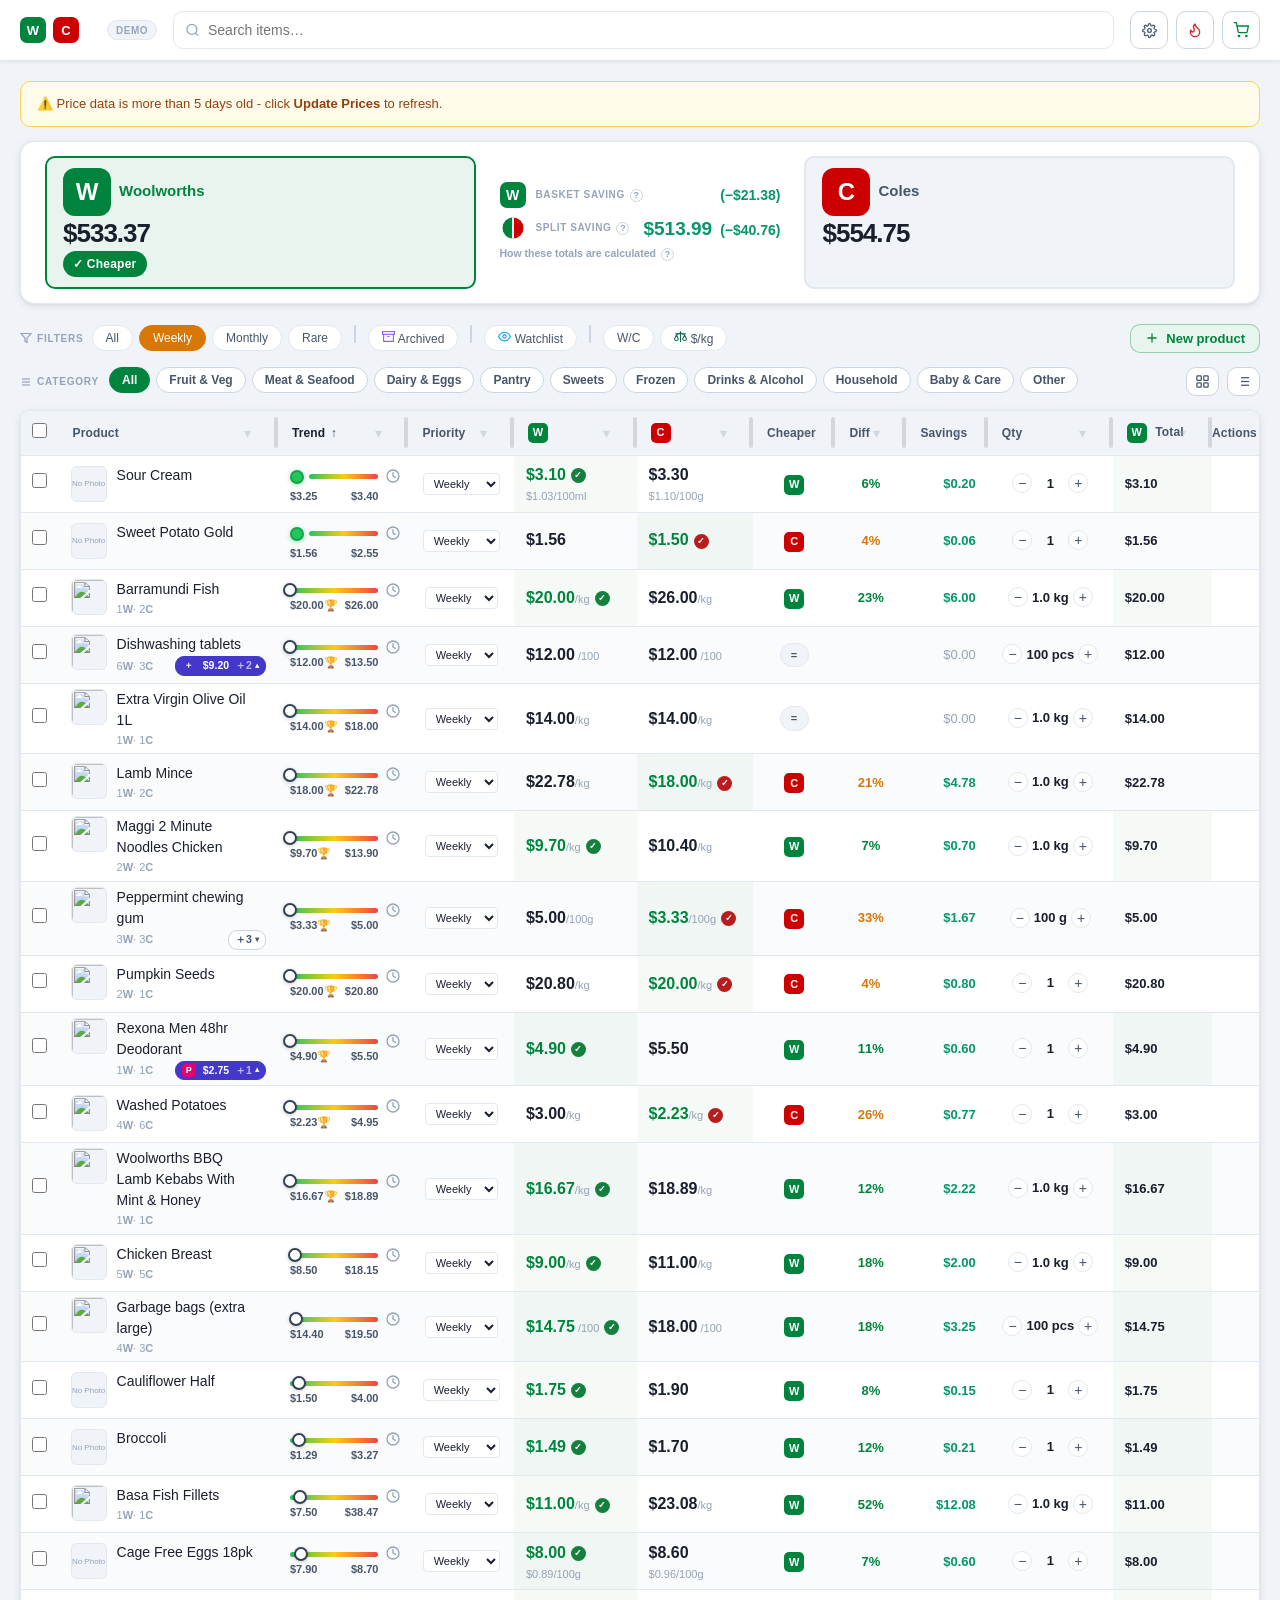
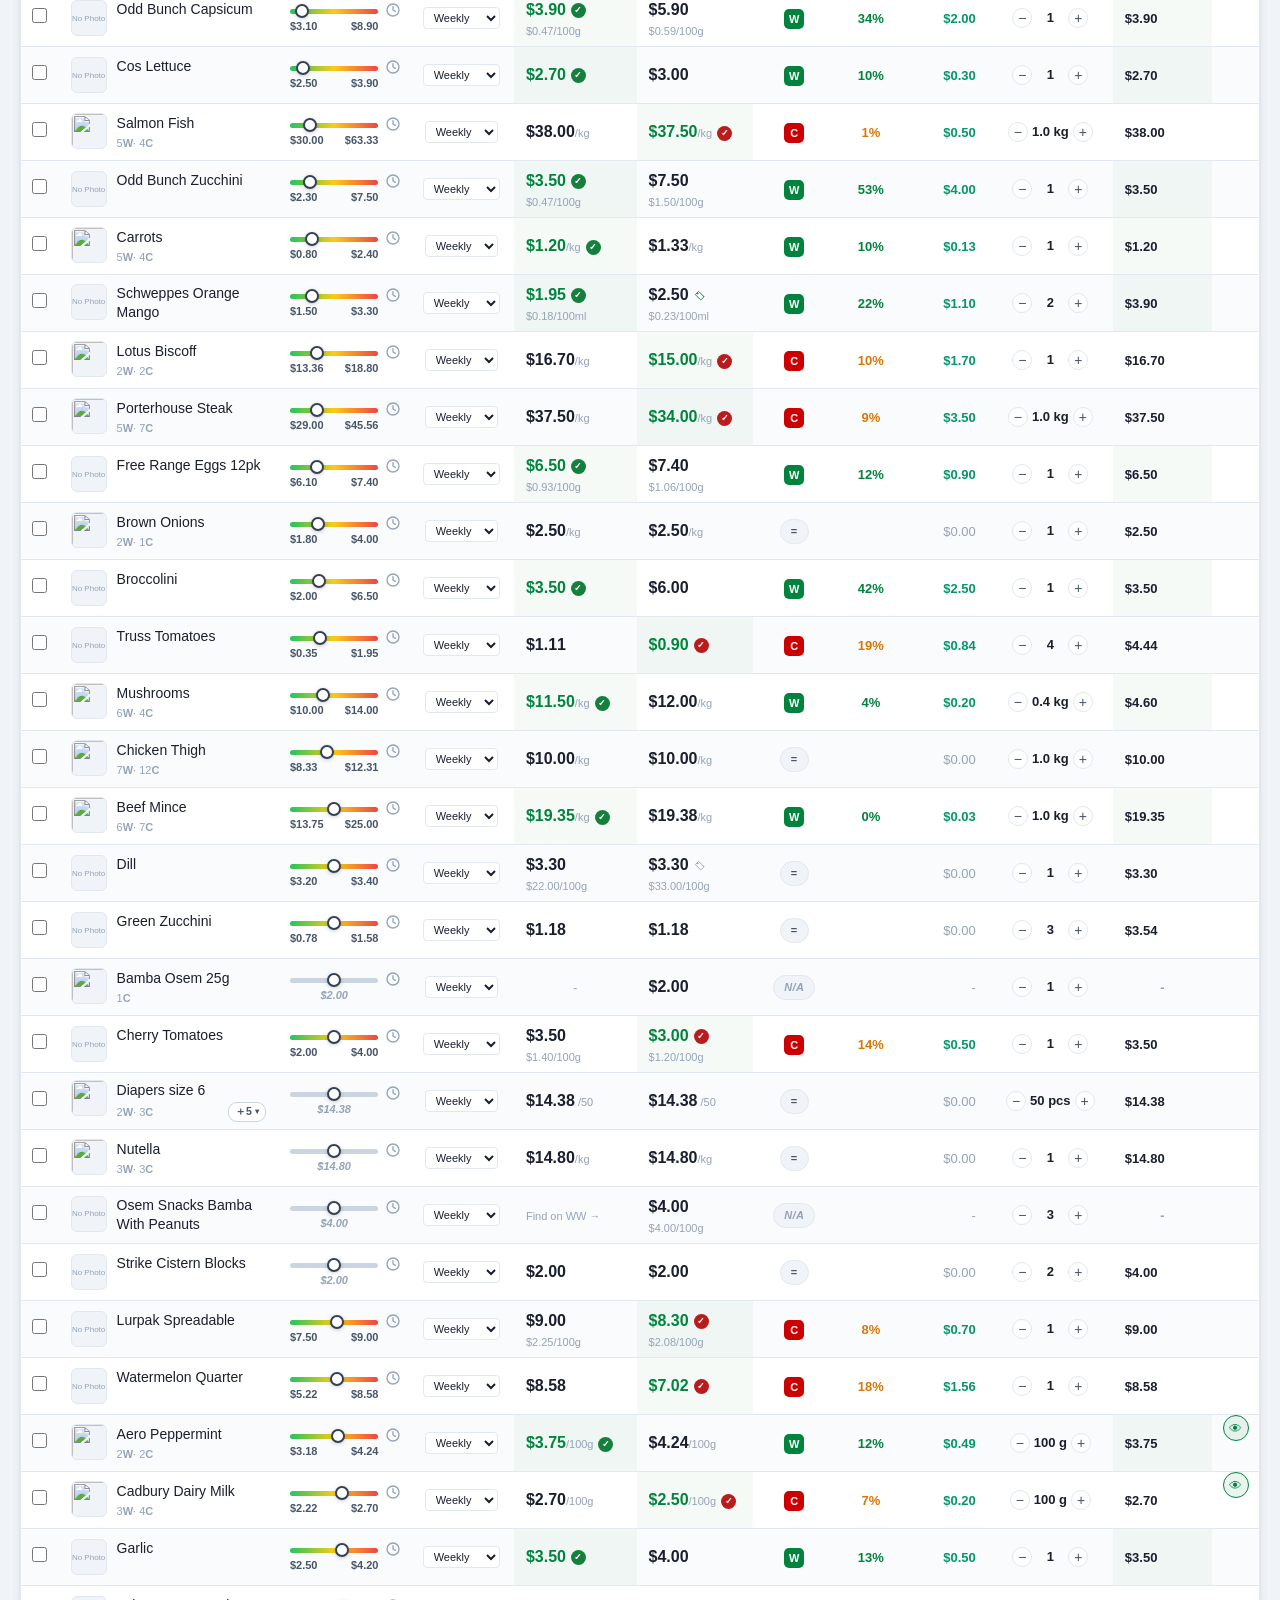
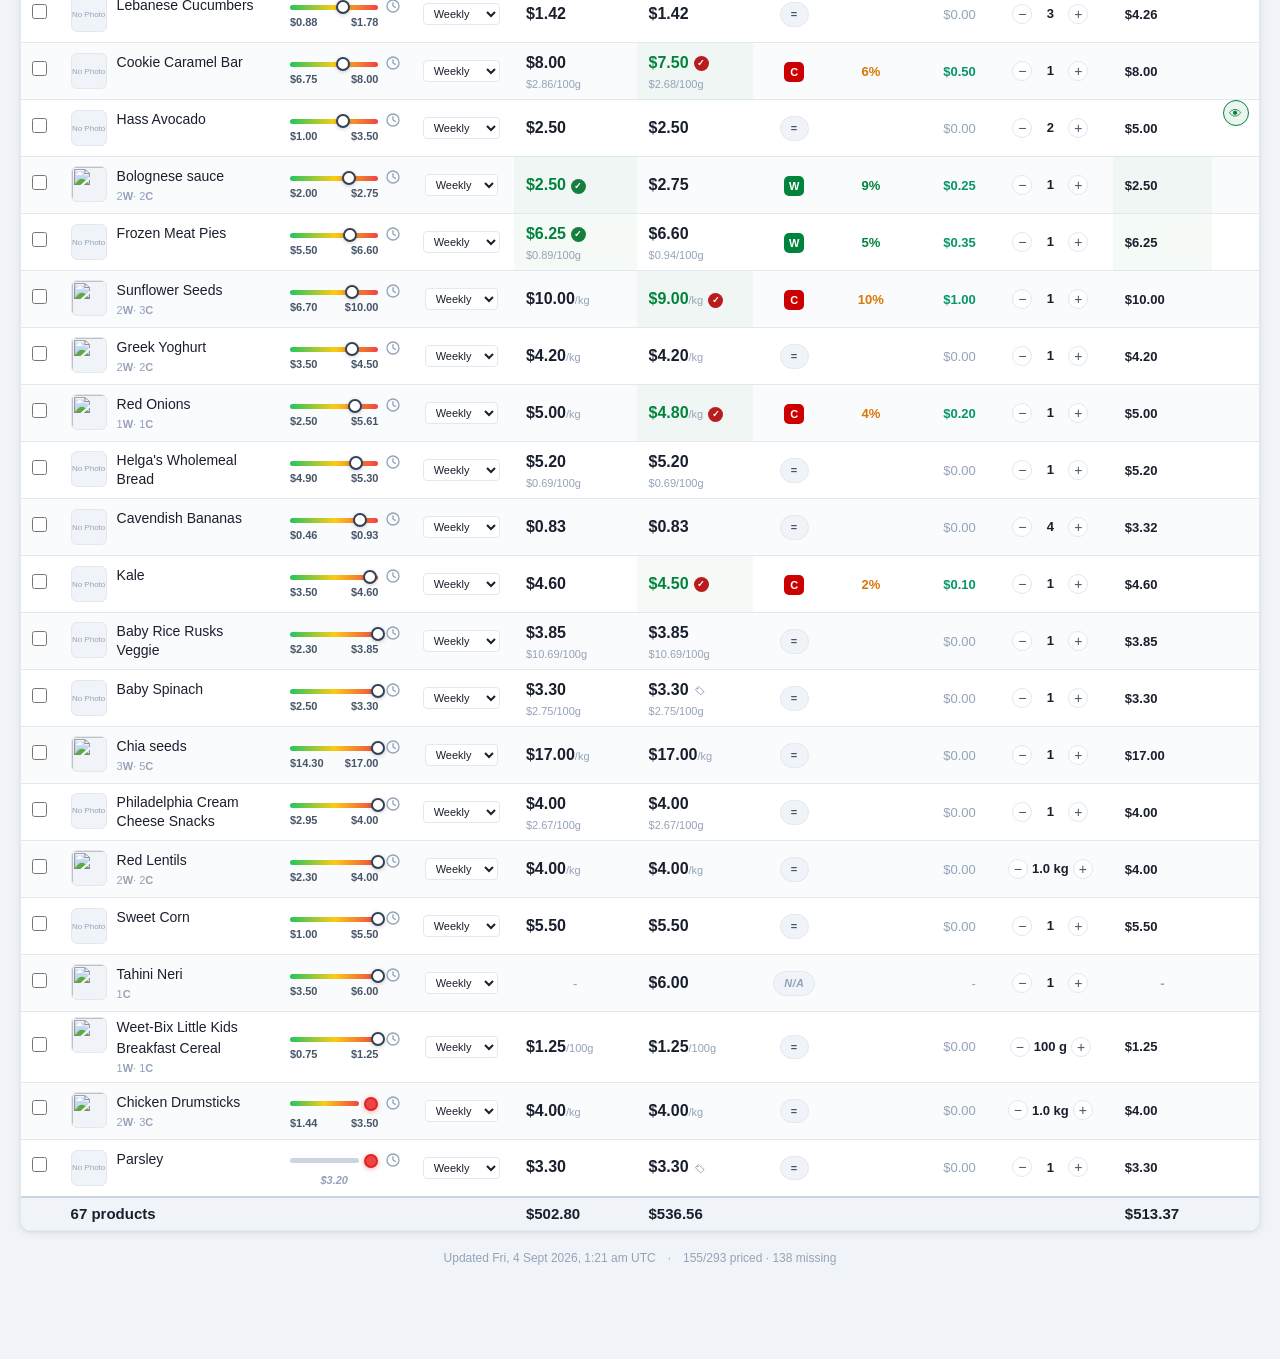
==== commit 6e055b37: "Group the two red lentils into one category Katoomba Ingredients Red Lentils and McKenzie's Red Lent" ====
--- a/docs/index.html
+++ b/docs/index.html
@@ -434,7 +434,7 @@
 <script src="https://cdn.jsdelivr.net/npm/chart.js@4.4.3/dist/chart.umd.min.js"></script>
 <script src="https://cdn.sheetjs.com/xlsx-0.20.3/package/dist/xlsx.full.min.js"></script>
 <script src="name_map.js?v=55"></script>
-<script src="utils.js?v=150"></script>
+<script src="utils.js?v=151"></script>
 <script src="history-modal.js?v=10"></script>
 <script src="app.js?v=218"></script>
 <!-- Bottom tab bar (mobile) -->
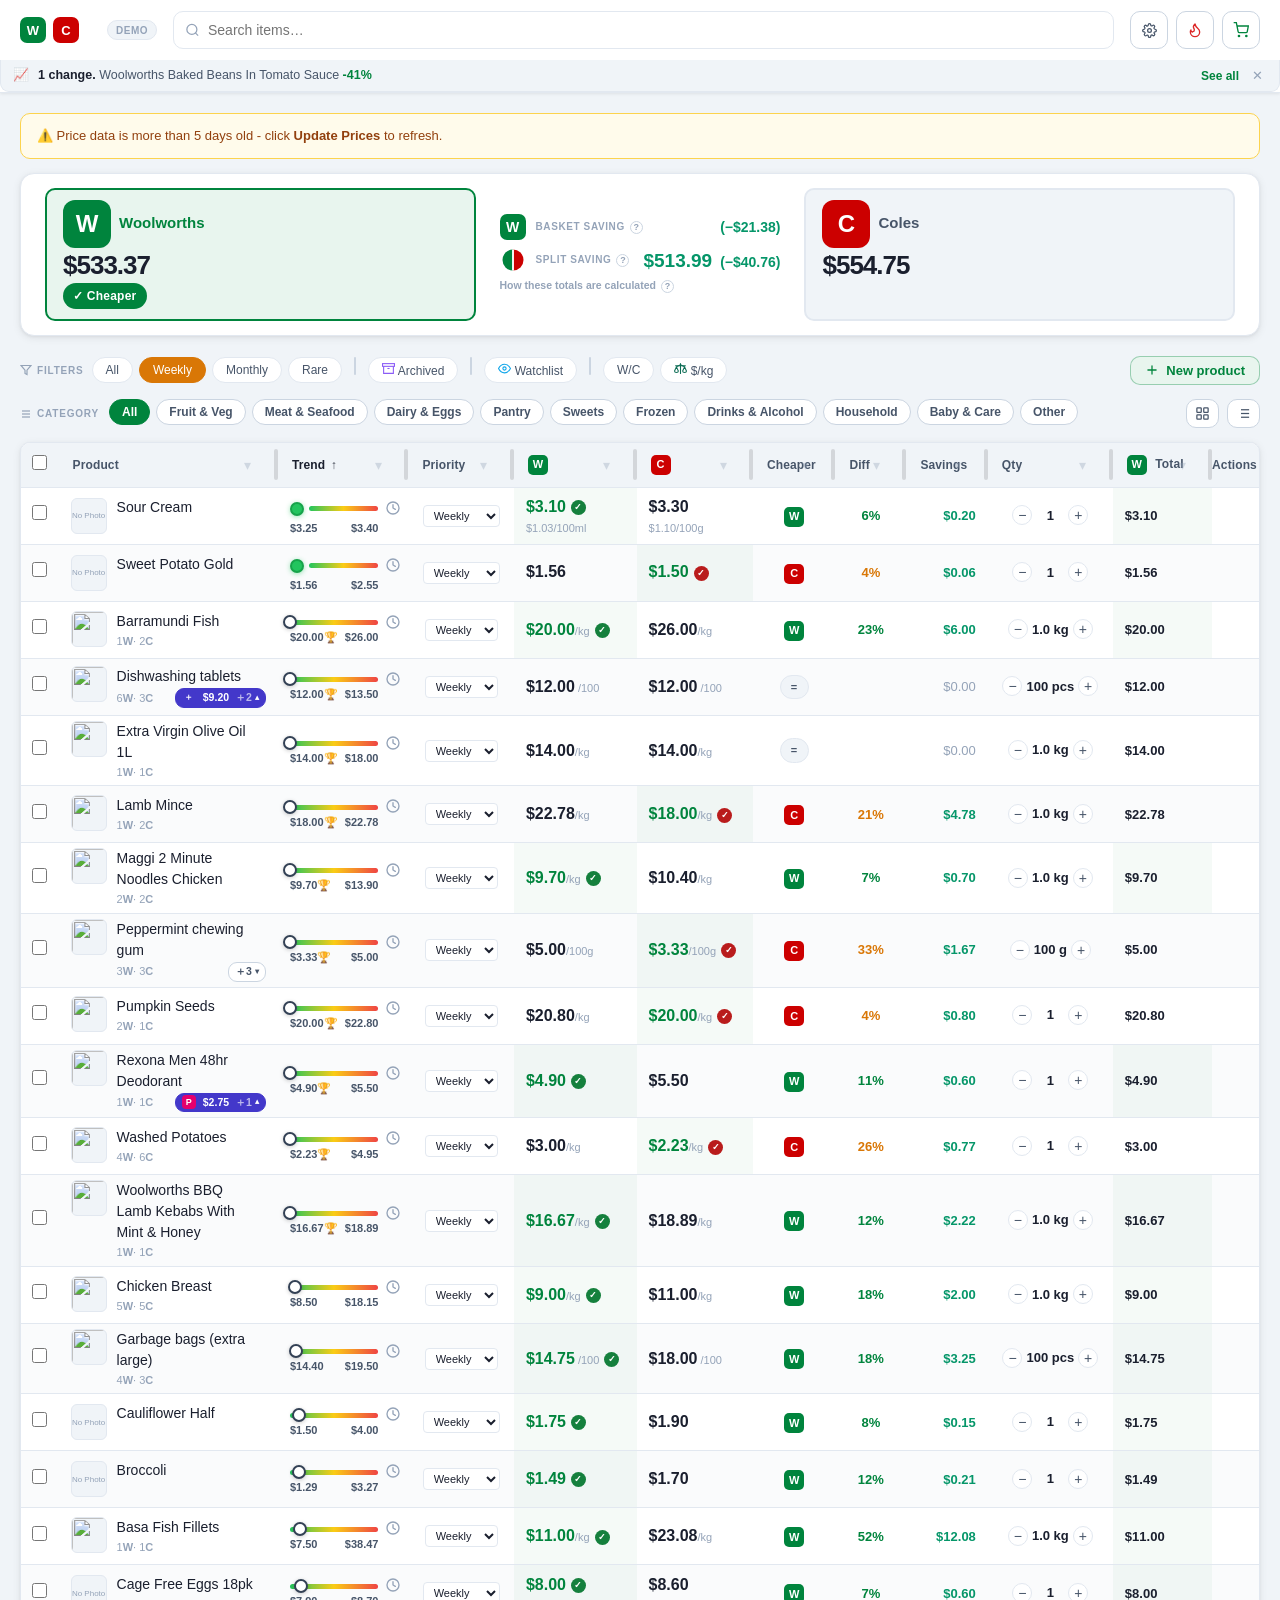
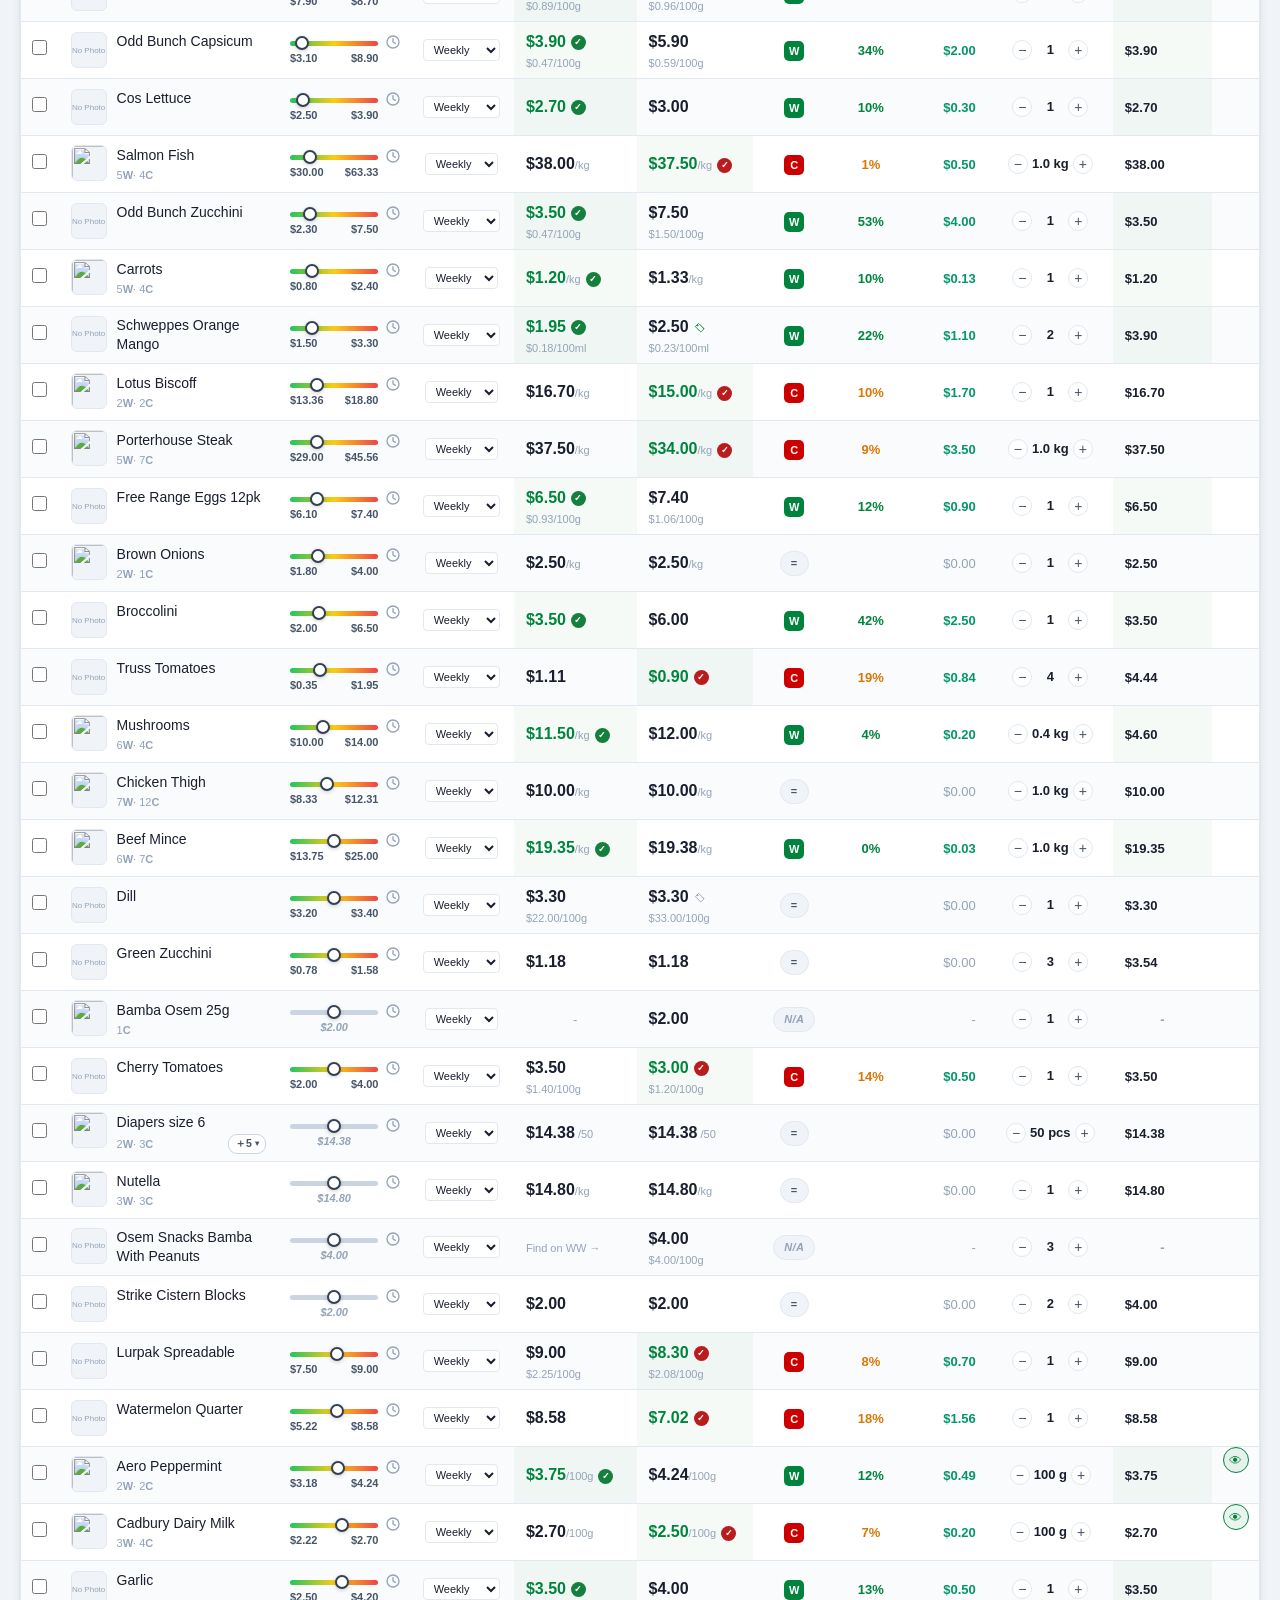
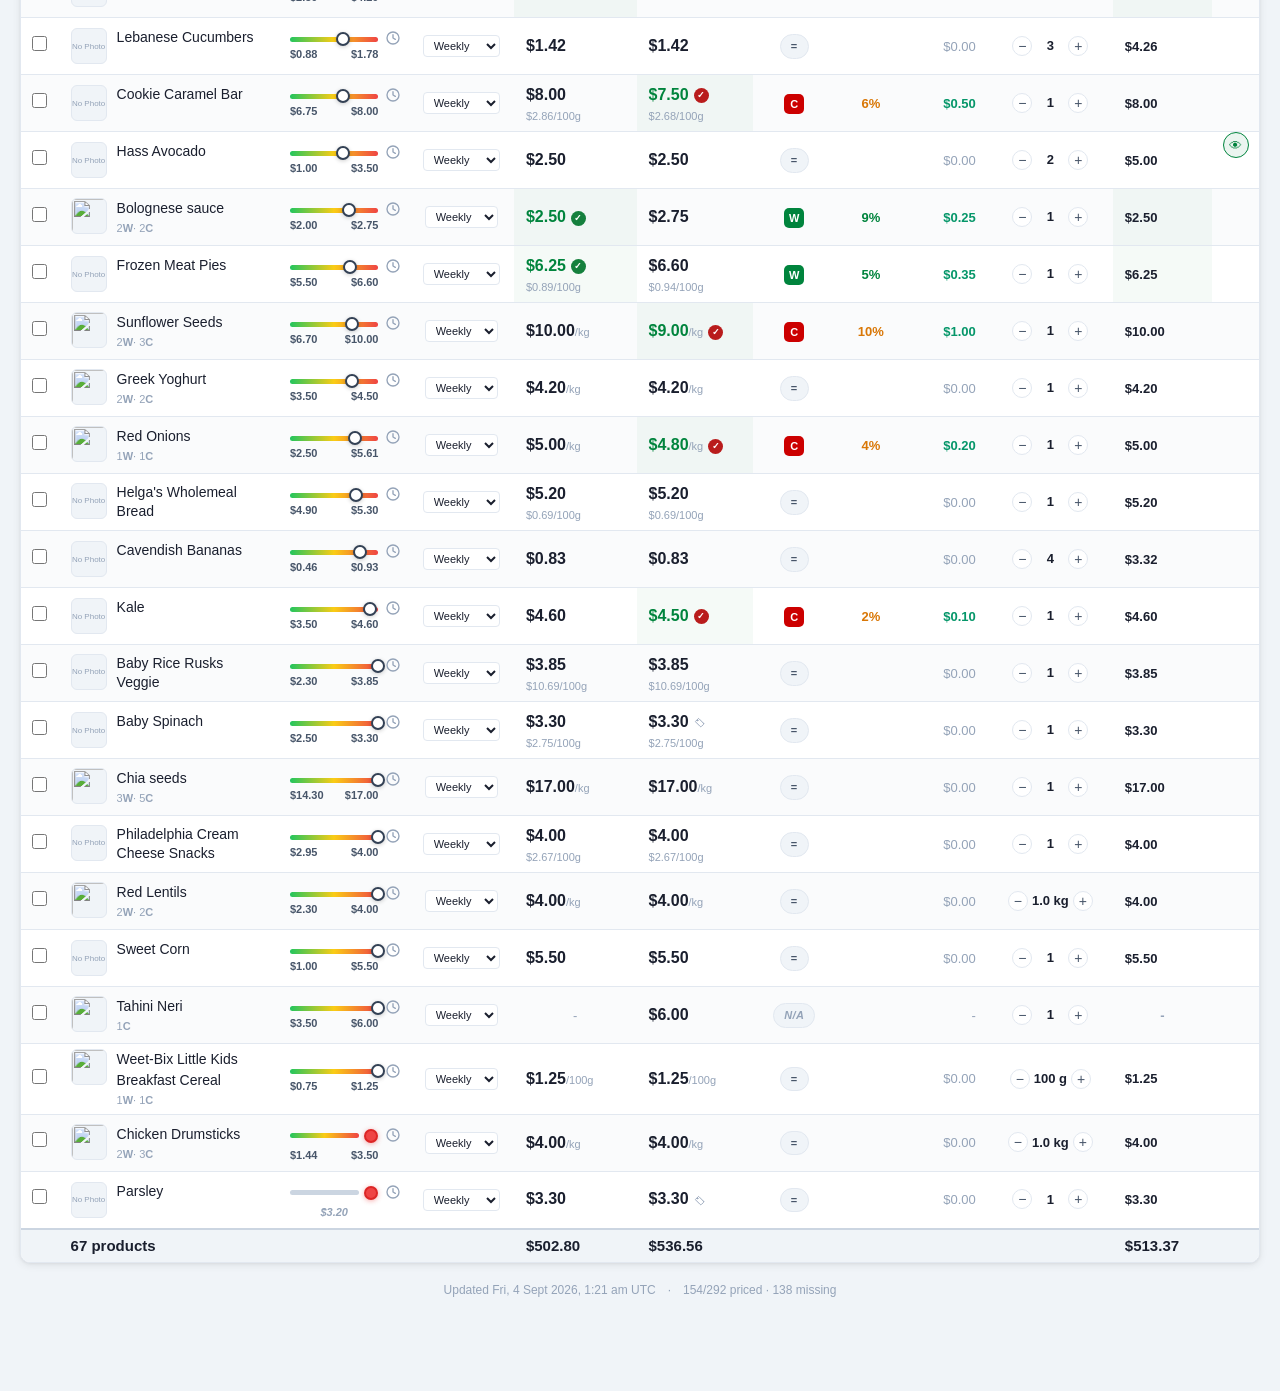
==== commit 116fc17b: "Delete never cleared the validation queue; fold the duplicate lentil-seed row "Macro Organic Natural" ====
--- a/docs/index.html
+++ b/docs/index.html
@@ -433,10 +433,10 @@
 
 <script src="https://cdn.jsdelivr.net/npm/chart.js@4.4.3/dist/chart.umd.min.js"></script>
 <script src="https://cdn.sheetjs.com/xlsx-0.20.3/package/dist/xlsx.full.min.js"></script>
-<script src="name_map.js?v=55"></script>
-<script src="utils.js?v=151"></script>
+<script src="name_map.js?v=56"></script>
+<script src="utils.js?v=152"></script>
 <script src="history-modal.js?v=10"></script>
-<script src="app.js?v=218"></script>
+<script src="app.js?v=219"></script>
 <!-- Bottom tab bar (mobile) -->
 <nav id="bottomTabBar">
   <a href="index.html" class="btb-tab active">
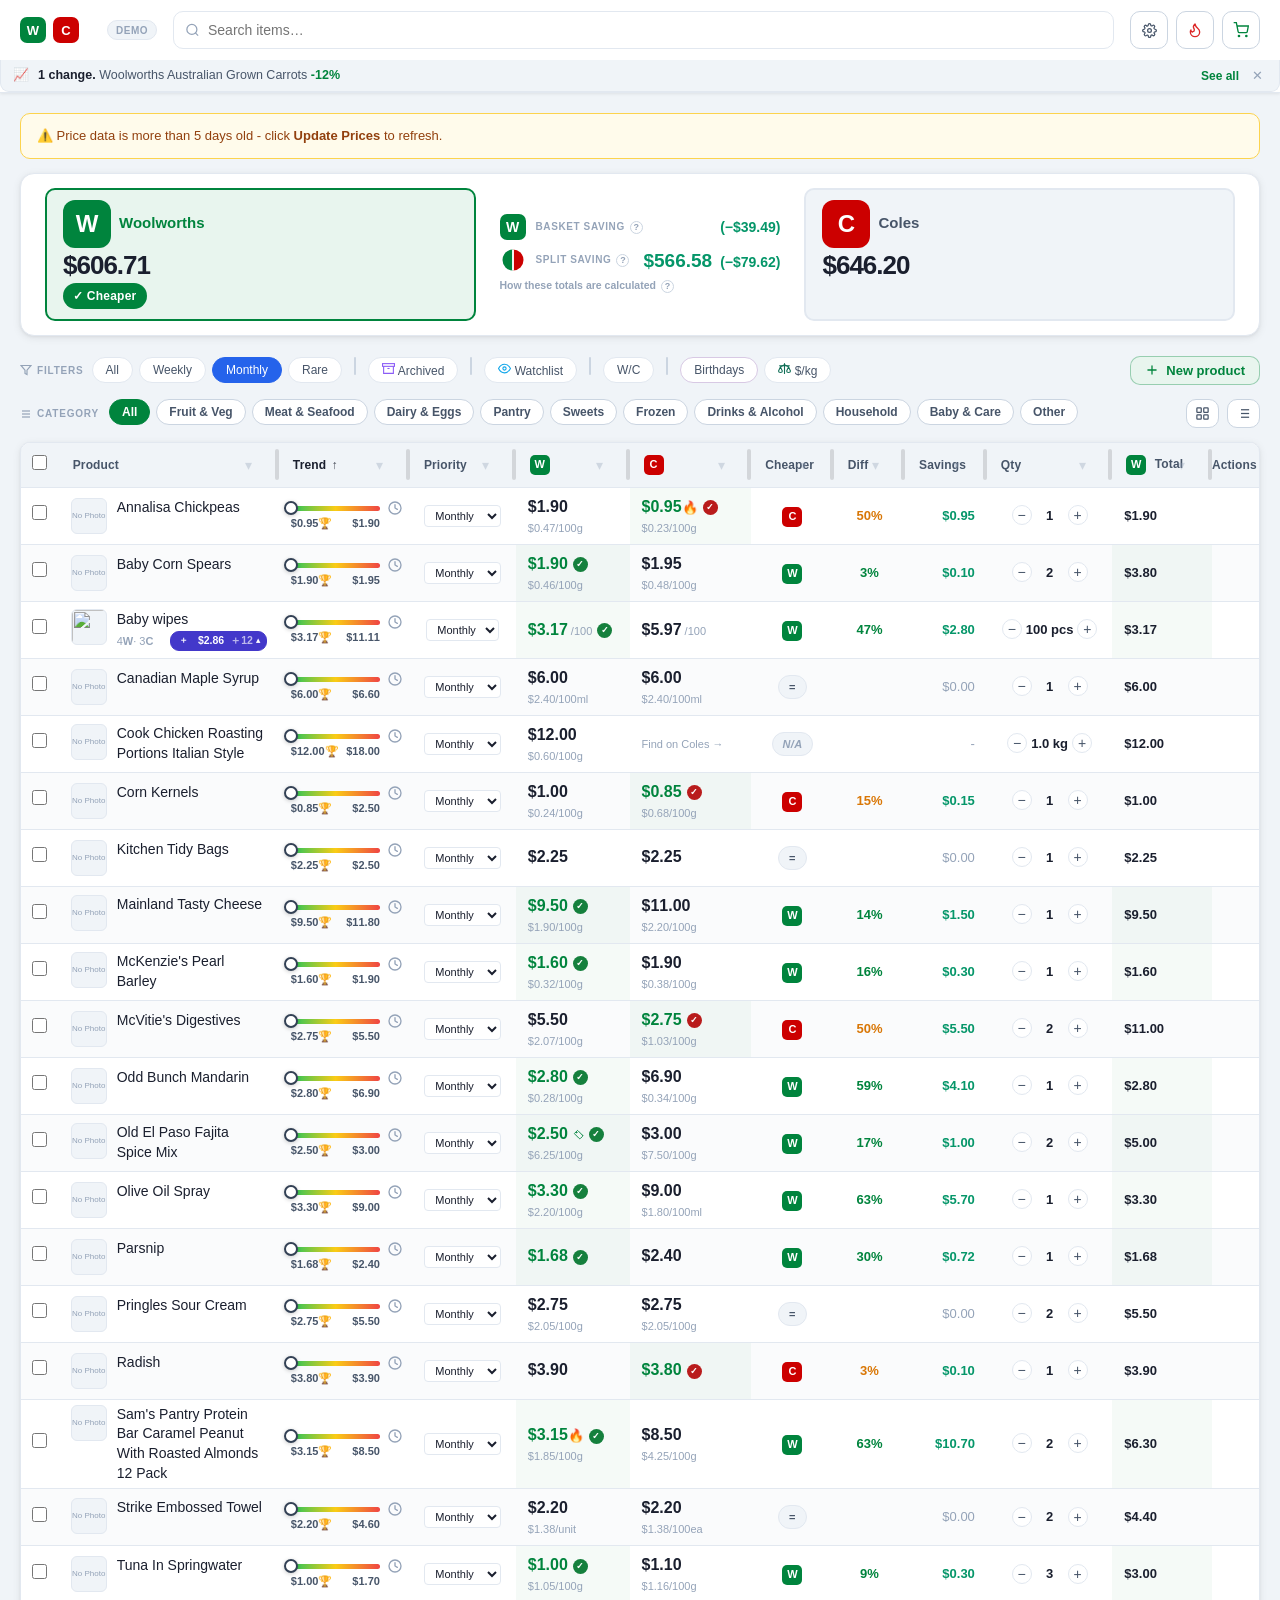
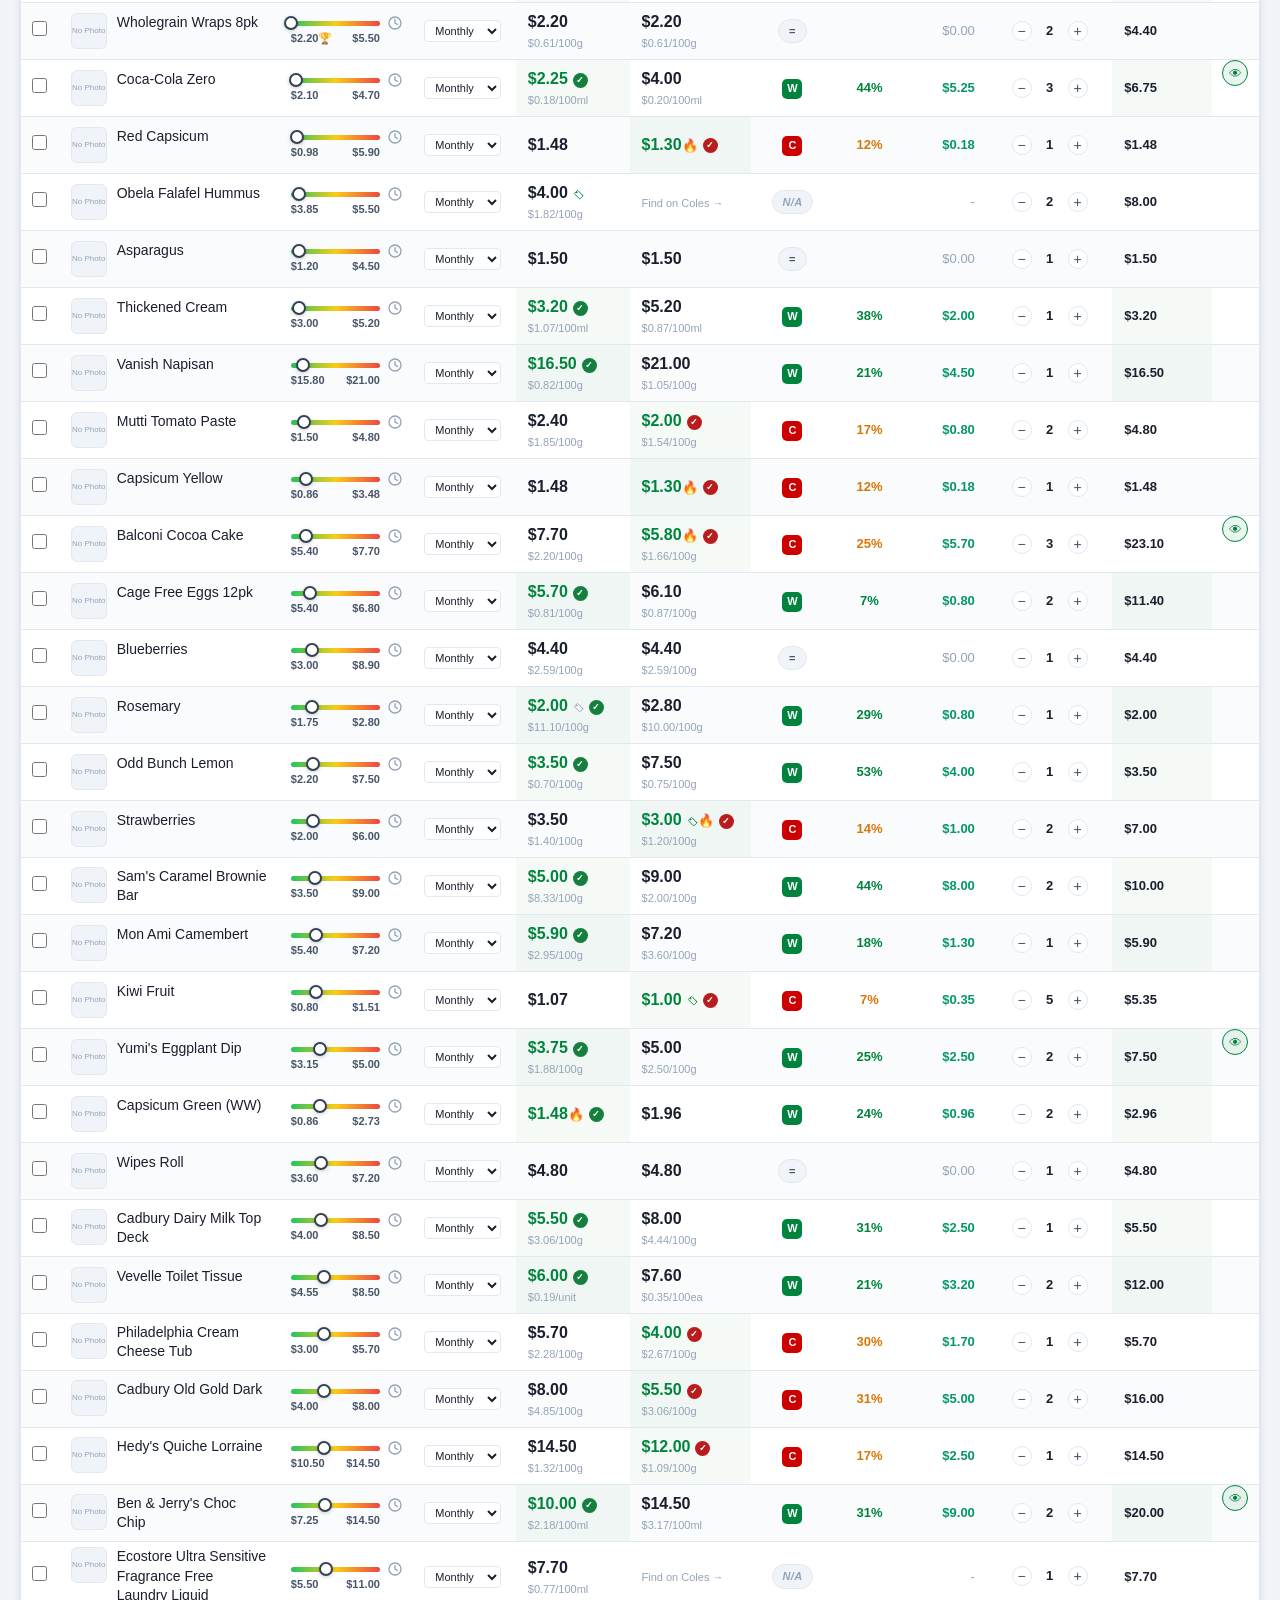
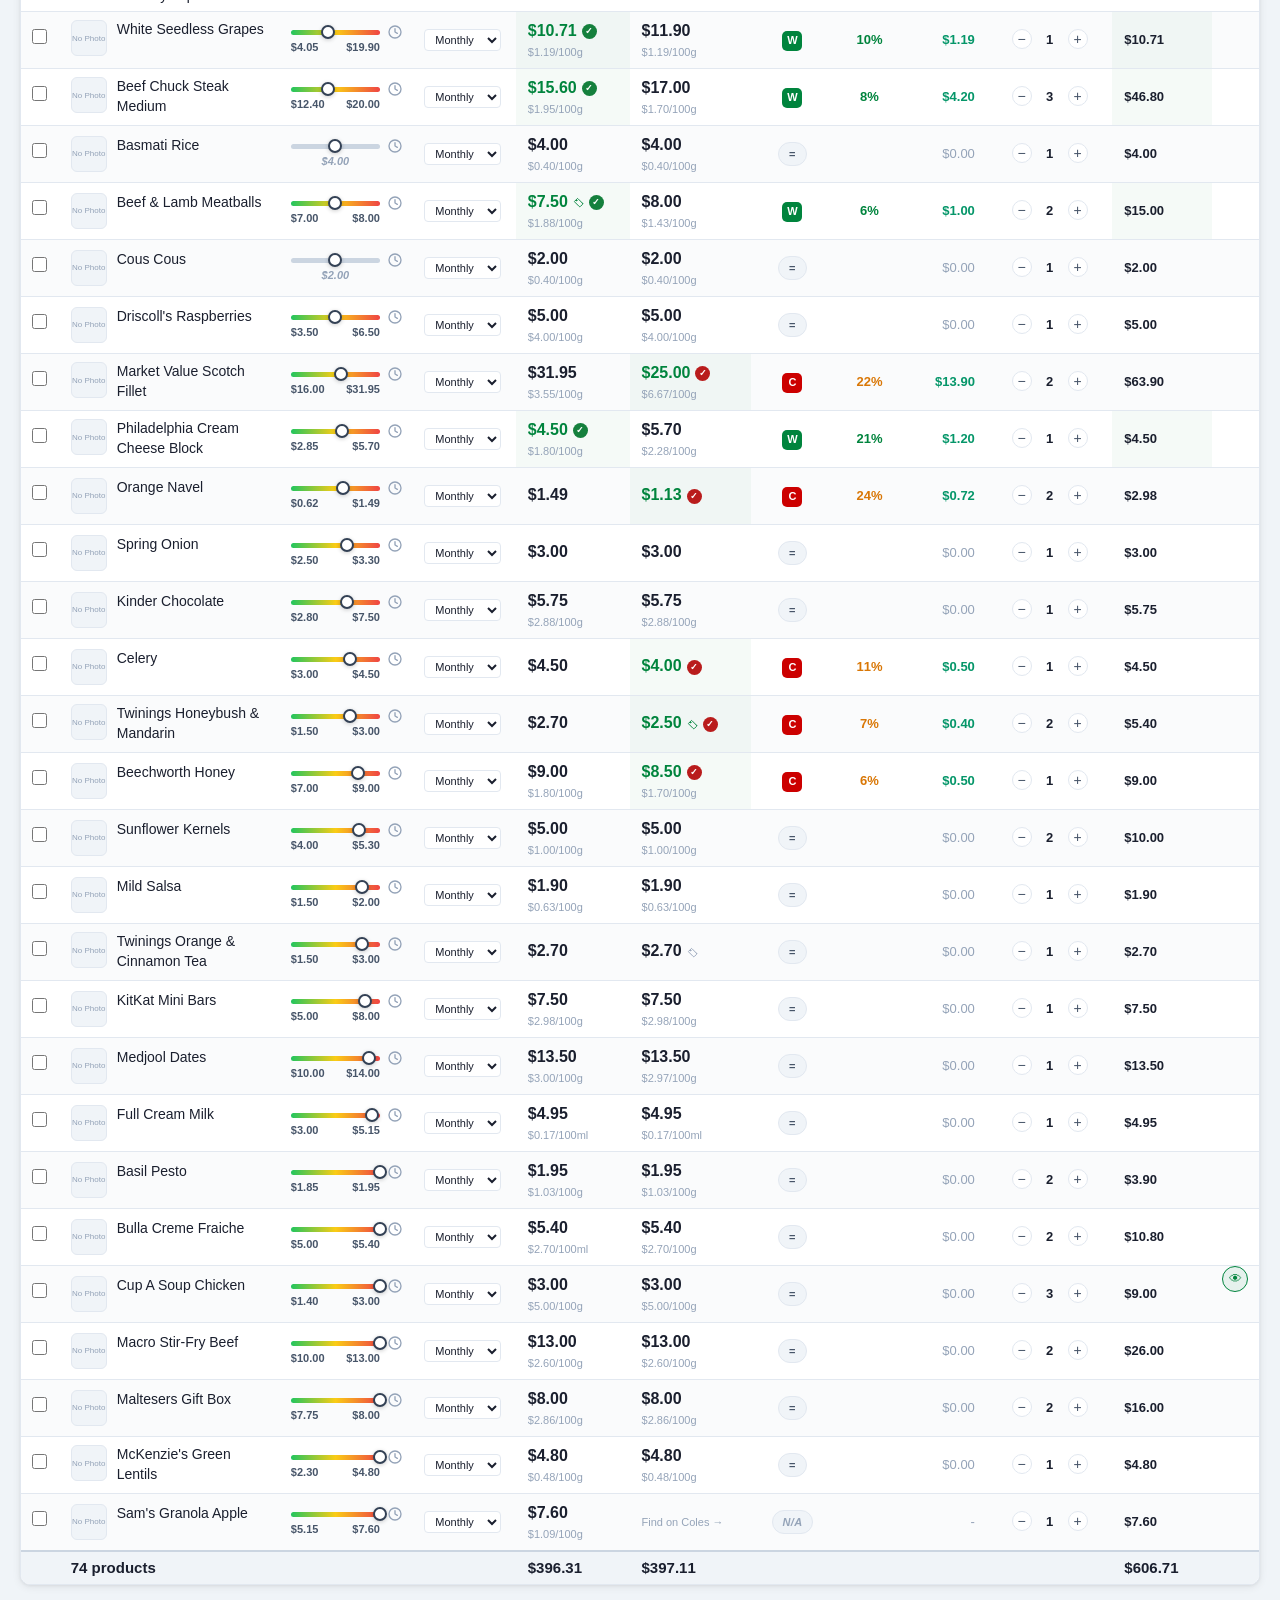
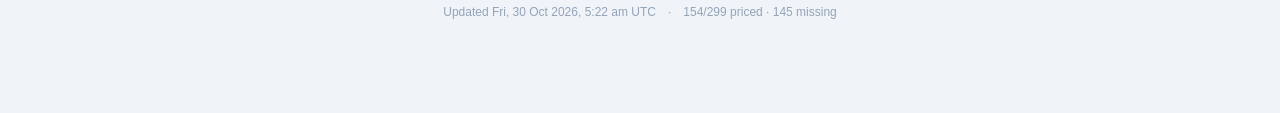
==== commit 72d94c47: "Open on Monthly, remember the last view per device, store links on phone cards VIEW. The app opened " ====
--- a/docs/index.html
+++ b/docs/index.html
@@ -22,7 +22,7 @@
     } catch (e) {}
   })();
   </script>
-  <link rel="stylesheet" href="style.css?v=173" />
+  <link rel="stylesheet" href="style.css?v=174" />
 </head>
 <body>
 
@@ -106,16 +106,16 @@
     <!-- Mobile-only frequency selector (replaces the 4 frequency pills < 700px) -->
     <select class="freq-select" id="freqSelect" aria-label="Shopping frequency">
       <option value="all">All items</option>
-      <option value="weekly" selected>Weekly</option>
-      <option value="monthly">Monthly</option>
+      <option value="weekly">Weekly</option>
+      <option value="monthly" selected>Monthly</option>
       <option value="rare">Rare</option>
       <option value="archive">Archived</option>
     </select>
     <div class="priority-pills">
       <span class="filter-row-label"><svg width="12" height="12" viewBox="0 0 24 24" fill="none" stroke="currentColor" stroke-width="2.4"><polygon points="22 3 2 3 10 12.46 10 19 14 21 14 12.46 22 3"/></svg>Filters</span>
       <button class="priority-pill freq-pill" data-priority="all">All</button>
-      <button class="priority-pill freq-pill active" data-priority="weekly">Weekly</button>
-      <button class="priority-pill freq-pill" data-priority="monthly">Monthly</button>
+      <button class="priority-pill freq-pill" data-priority="weekly">Weekly</button>
+      <button class="priority-pill freq-pill active" data-priority="monthly">Monthly</button>
       <button class="priority-pill freq-pill" data-priority="rare">Rare</button>
       <span class="filter-separator"></span>
       <button class="priority-pill archive-pill" data-priority="archive"><svg width="13" height="13" viewBox="0 0 24 24" fill="none" stroke="currentColor" stroke-width="2"><polyline points="21 8 21 21 3 21 3 8"/><rect x="1" y="3" width="22" height="5"/><line x1="10" y1="12" x2="14" y2="12"/></svg> Archived</button>
@@ -436,7 +436,7 @@
 <script src="name_map.js?v=56"></script>
 <script src="utils.js?v=152"></script>
 <script src="history-modal.js?v=10"></script>
-<script src="app.js?v=219"></script>
+<script src="app.js?v=220"></script>
 <!-- Bottom tab bar (mobile) -->
 <nav id="bottomTabBar">
   <a href="index.html" class="btb-tab active">
--- a/docs/style.css
+++ b/docs/style.css
@@ -893,7 +893,22 @@
   display: inline-flex; align-items: center; justify-content: center;
   font-size: 13px; line-height: 1; flex-shrink: 0;
 }
-.vg-mobile-open .vgm-chevron-btn { color: var(--accent); border-color: var(--accent); }
+.vg-mobile-open .vgm-chevron-btn, .mc-open .mc-expand-btn { color: var(--accent); border-color: var(--accent); }
+/* Plain product card: the chevron shares the per-kg card's reserved third grid
+   track (.mc-prices is 1fr 1fr 30px on every card), so adding it moves nothing. */
+.mc-expand-btn { align-self: center; }
+/* One full-width link per store. Whole row is the target: this is used standing
+   in an aisle, one-handed. Store's own product name, so it matches the shelf. */
+.mc-links { display: flex; flex-direction: column; gap: 6px; margin-top: 10px; }
+.mc-link {
+  display: flex; align-items: center; gap: 8px; min-height: 44px; padding: 8px 10px;
+  border-radius: 8px; background: var(--bg); color: var(--text); text-decoration: none;
+}
+.mc-link-name { flex: 1; min-width: 0; font-size: 13px; line-height: 1.3; }
+.mc-link-price { font-size: 13px; font-weight: 600; font-variant-numeric: tabular-nums; }
+.mc-link-go { color: var(--accent); font-weight: 700; }
+.mc-link:active { background: var(--border); }
+.mc-link-none { color: var(--text-soft); }
 .vgm-kg-suffix { font-size: 11px; font-weight: 400; color: var(--text-soft); margin-left: 1px; }
 
 /* Mobile per-kg product rows: a 2-line grid so long product names wrap (no harsh
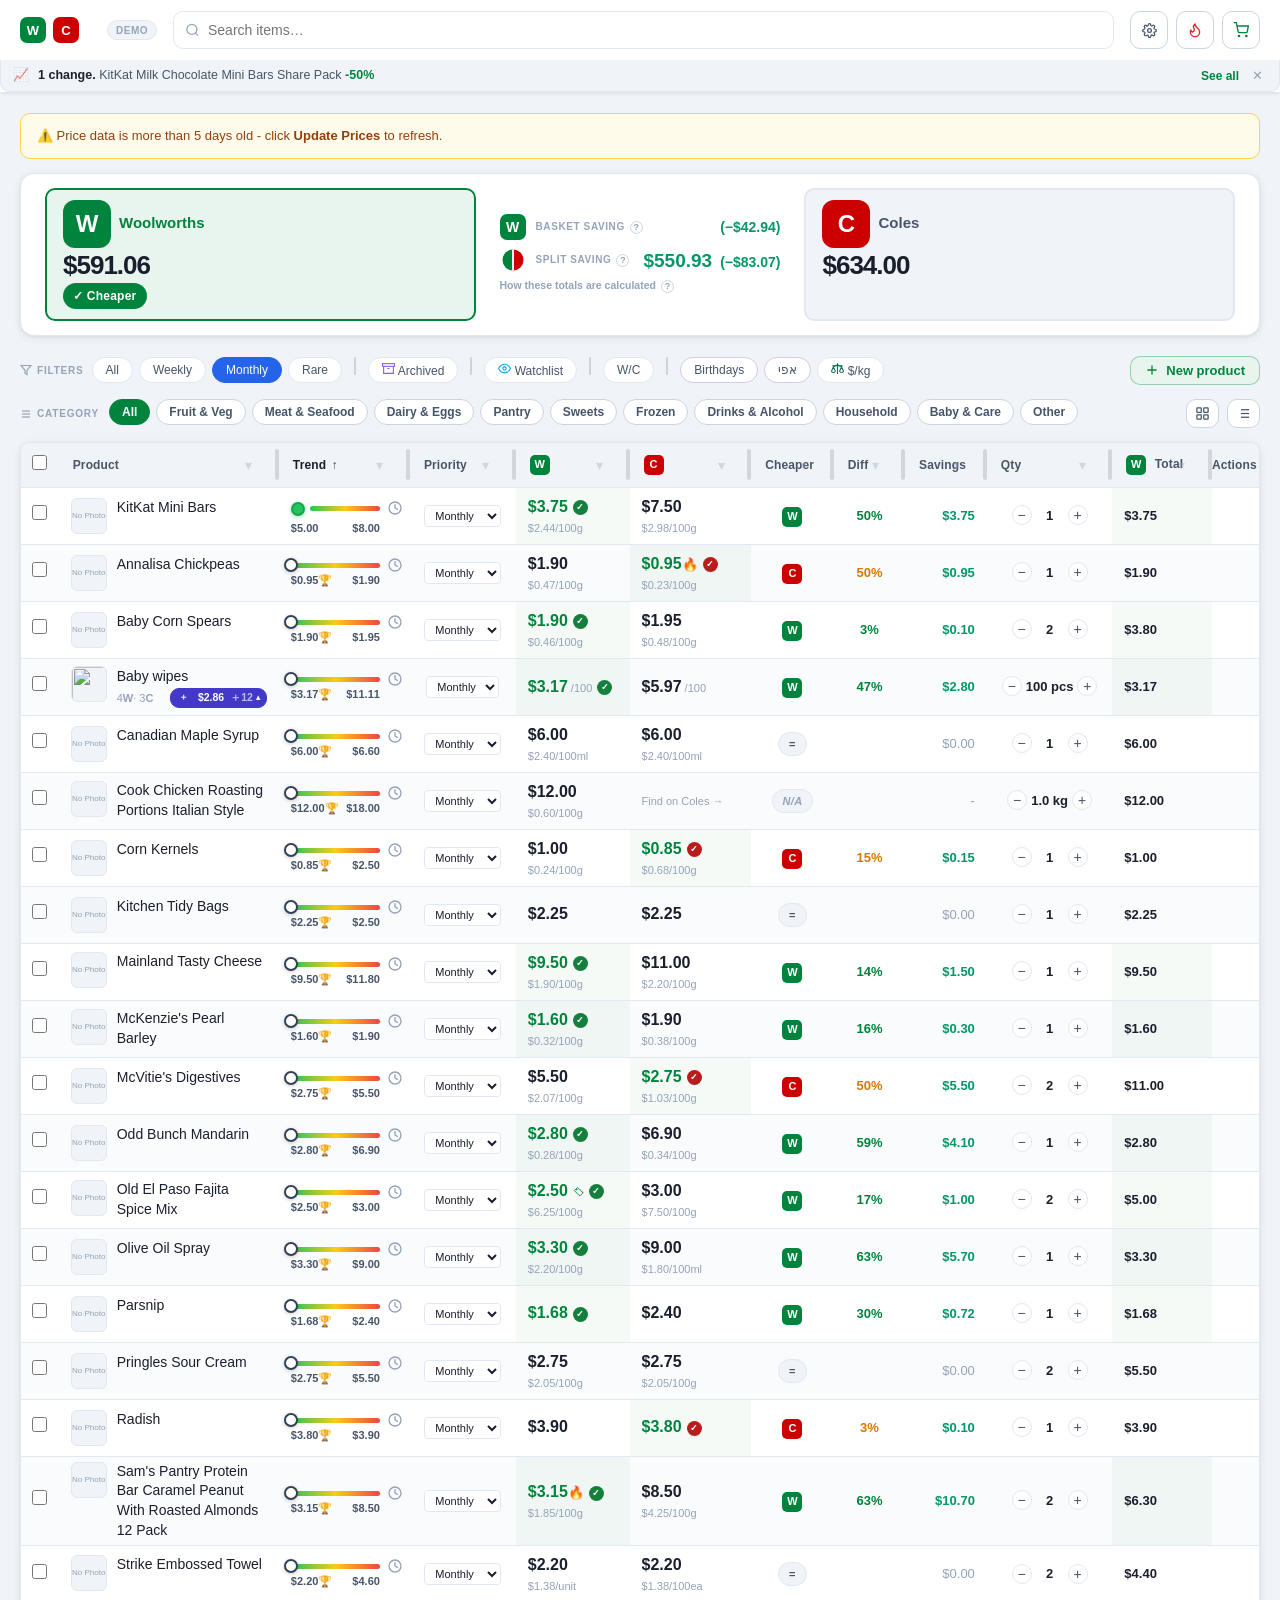
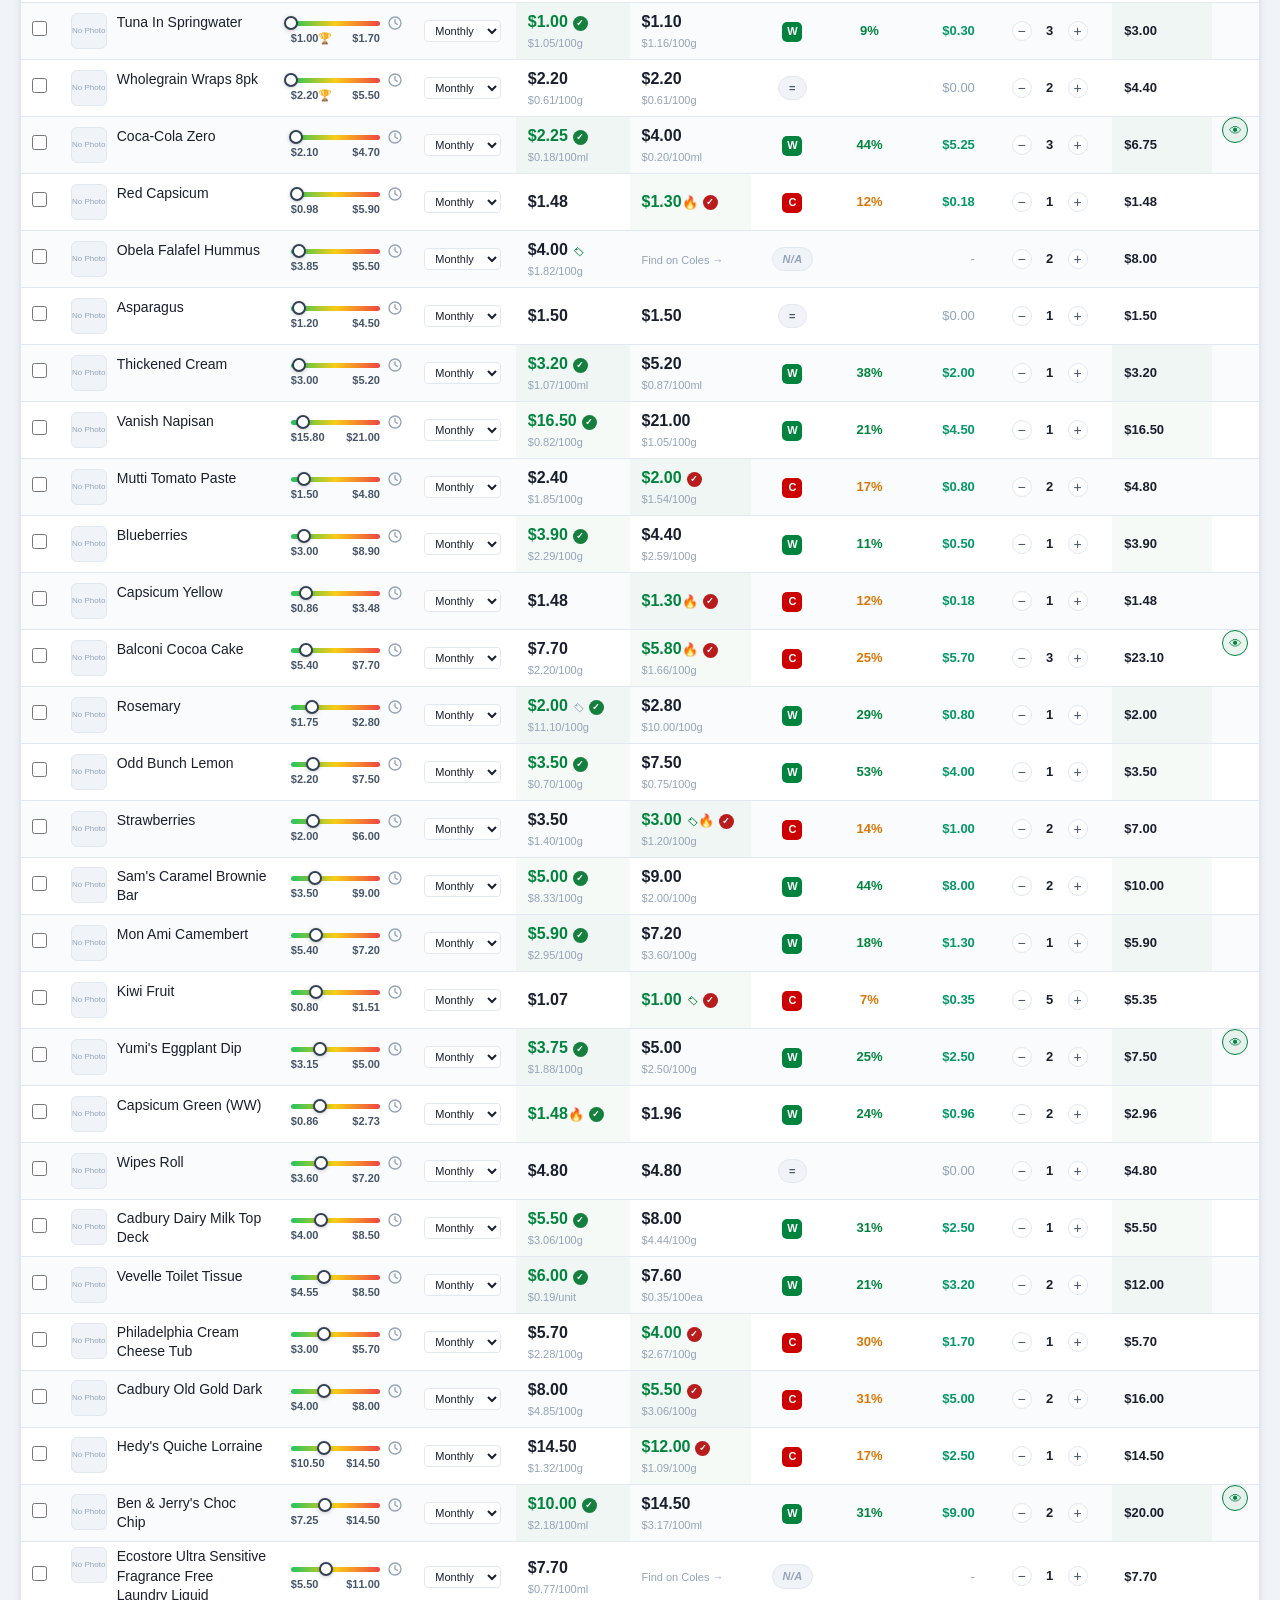
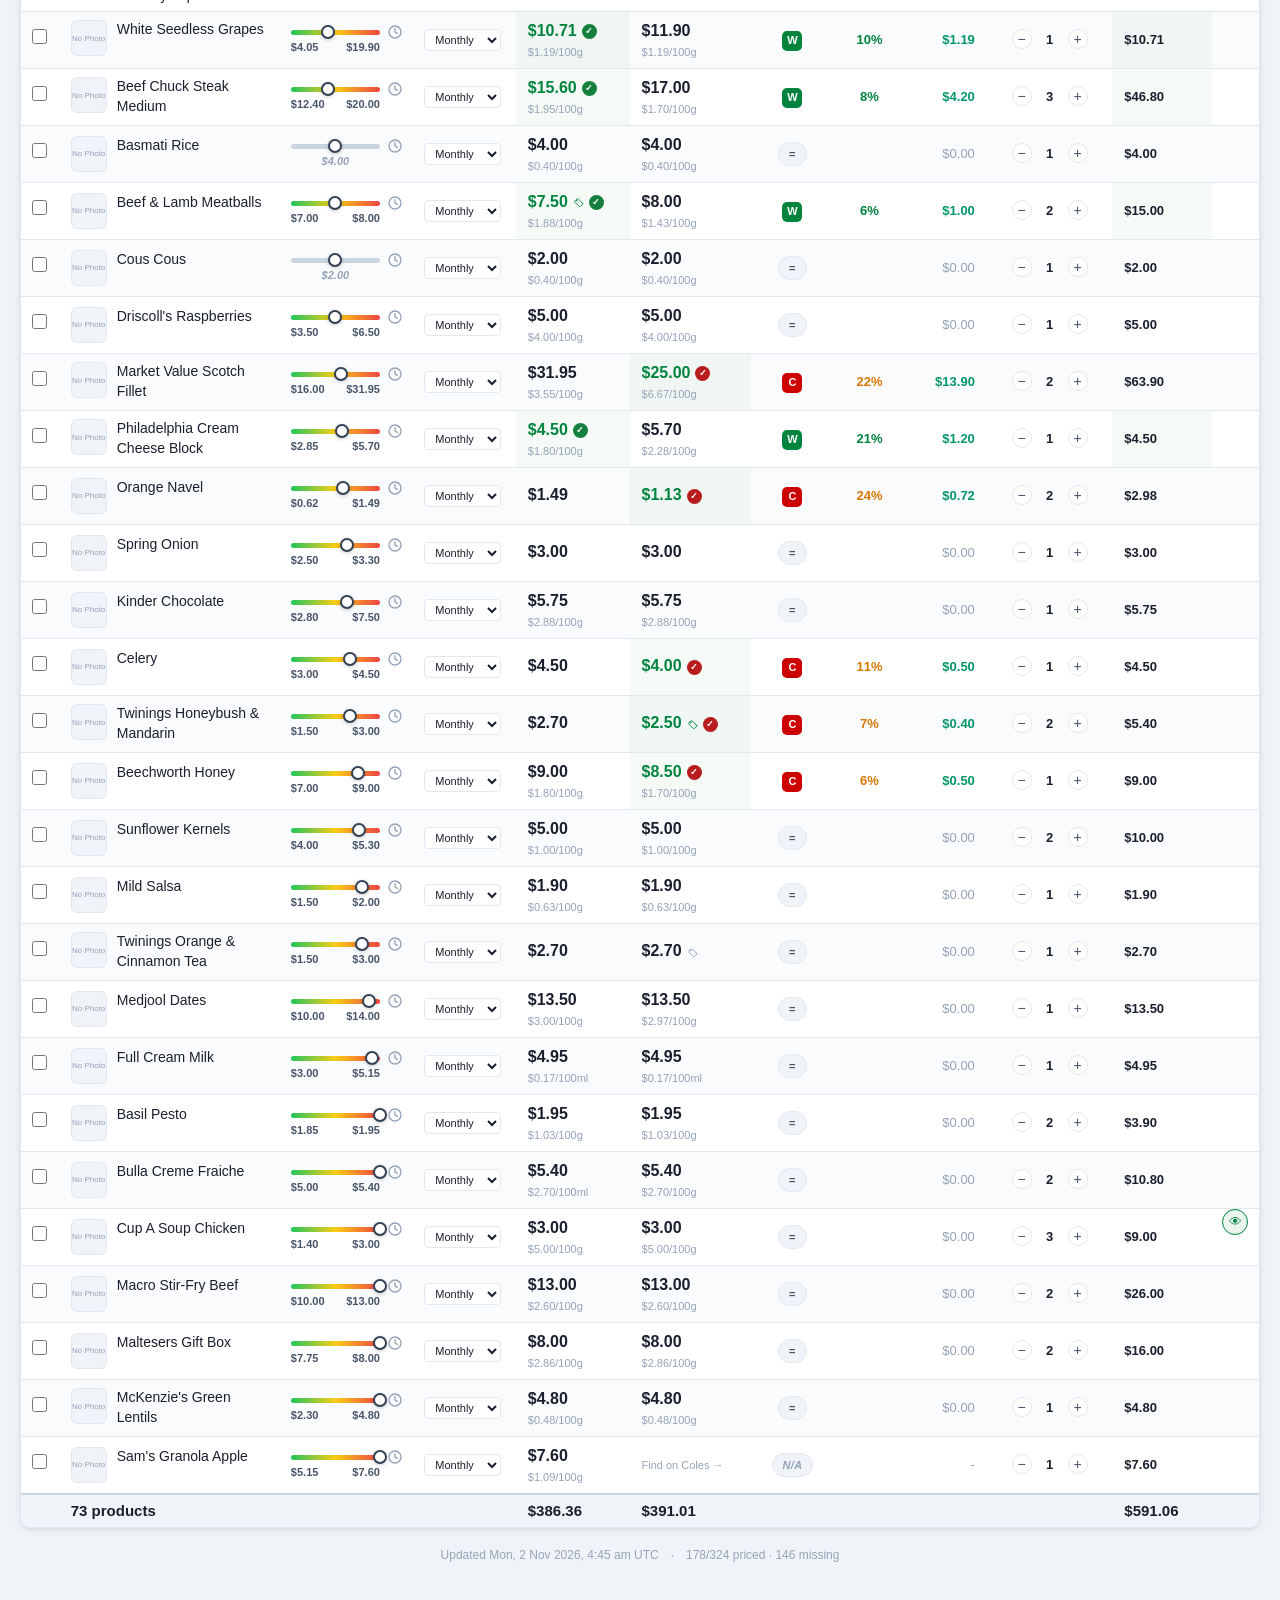
==== commit d2c8bdf4: "Eggs and probiotic drinks categories (per piece), Effie list fixes - Eggs: the four tracked egg prod" ====
--- a/docs/index.html
+++ b/docs/index.html
@@ -434,9 +434,9 @@
 <script src="https://cdn.jsdelivr.net/npm/chart.js@4.4.3/dist/chart.umd.min.js"></script>
 <script src="https://cdn.sheetjs.com/xlsx-0.20.3/package/dist/xlsx.full.min.js"></script>
 <script src="name_map.js?v=56"></script>
-<script src="utils.js?v=152"></script>
+<script src="utils.js?v=153"></script>
 <script src="history-modal.js?v=10"></script>
-<script src="app.js?v=220"></script>
+<script src="app.js?v=221"></script>
 <!-- Bottom tab bar (mobile) -->
 <nav id="bottomTabBar">
   <a href="index.html" class="btb-tab active">
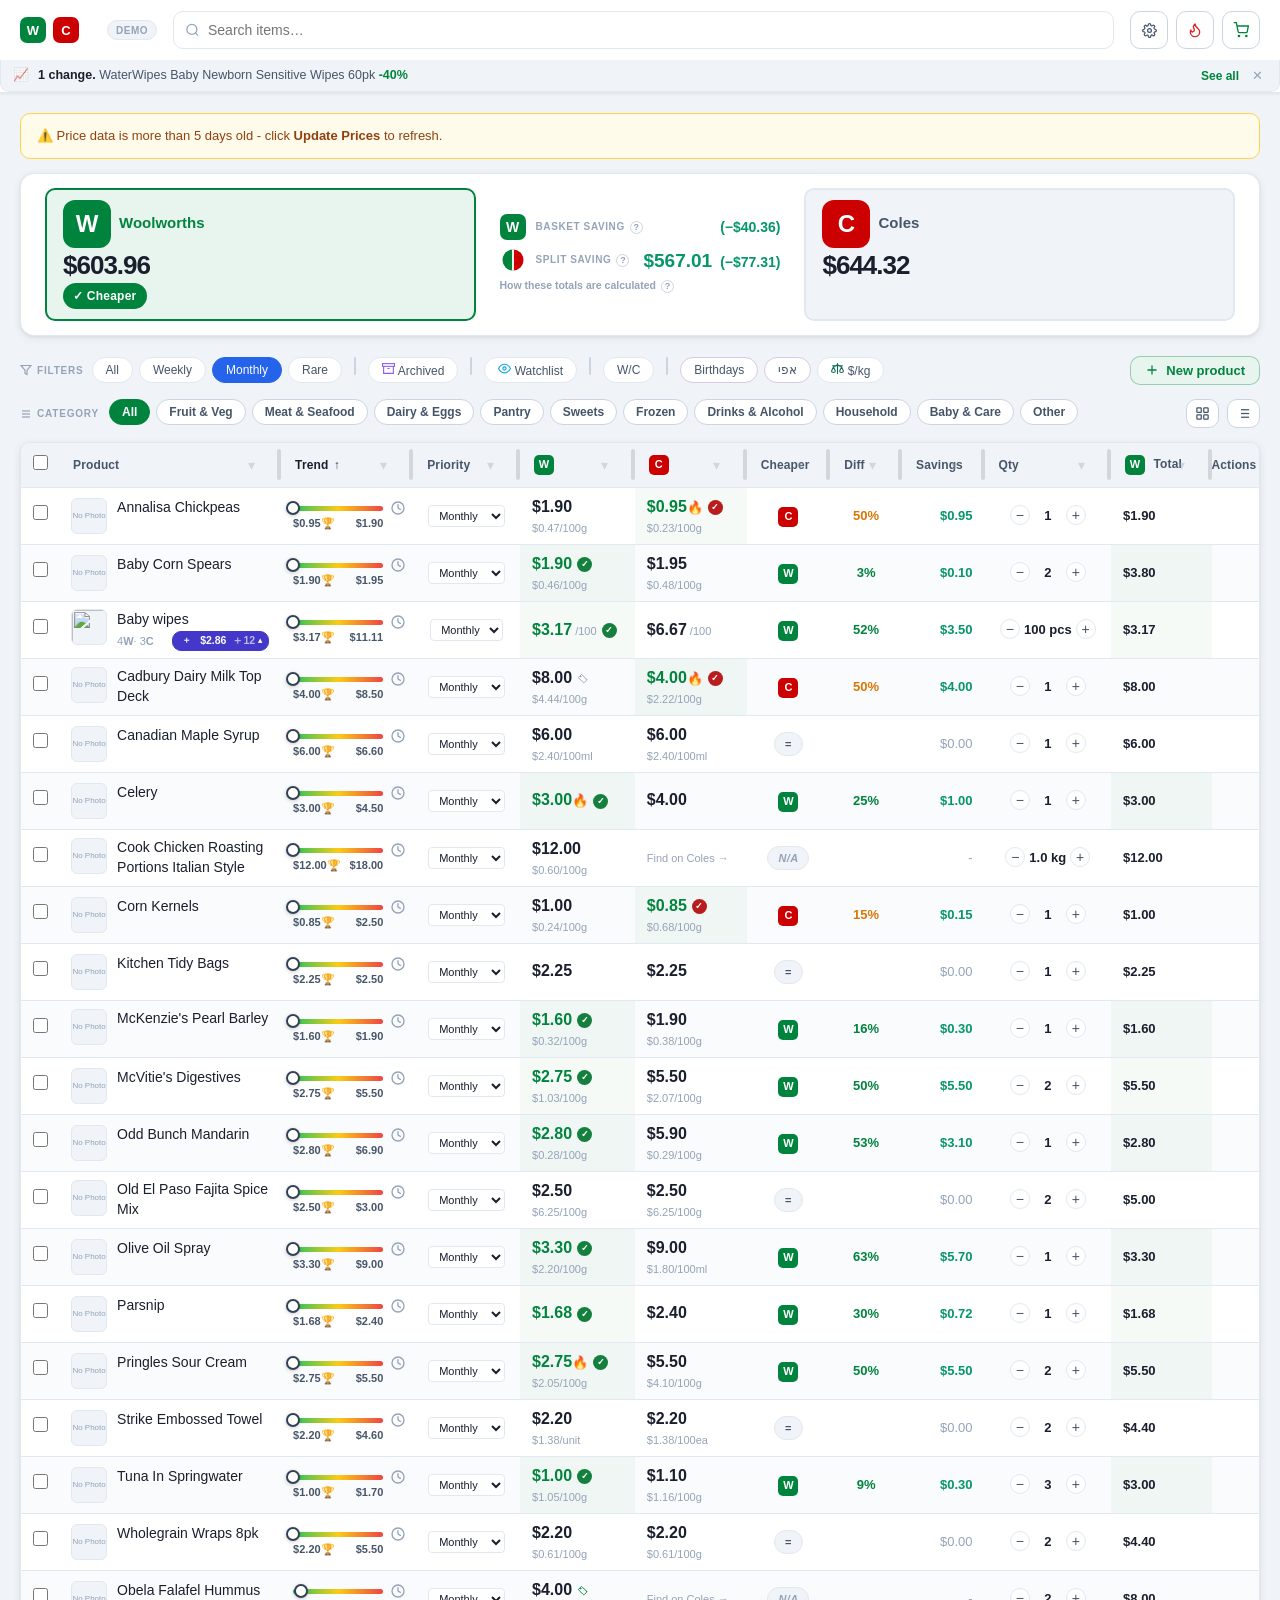
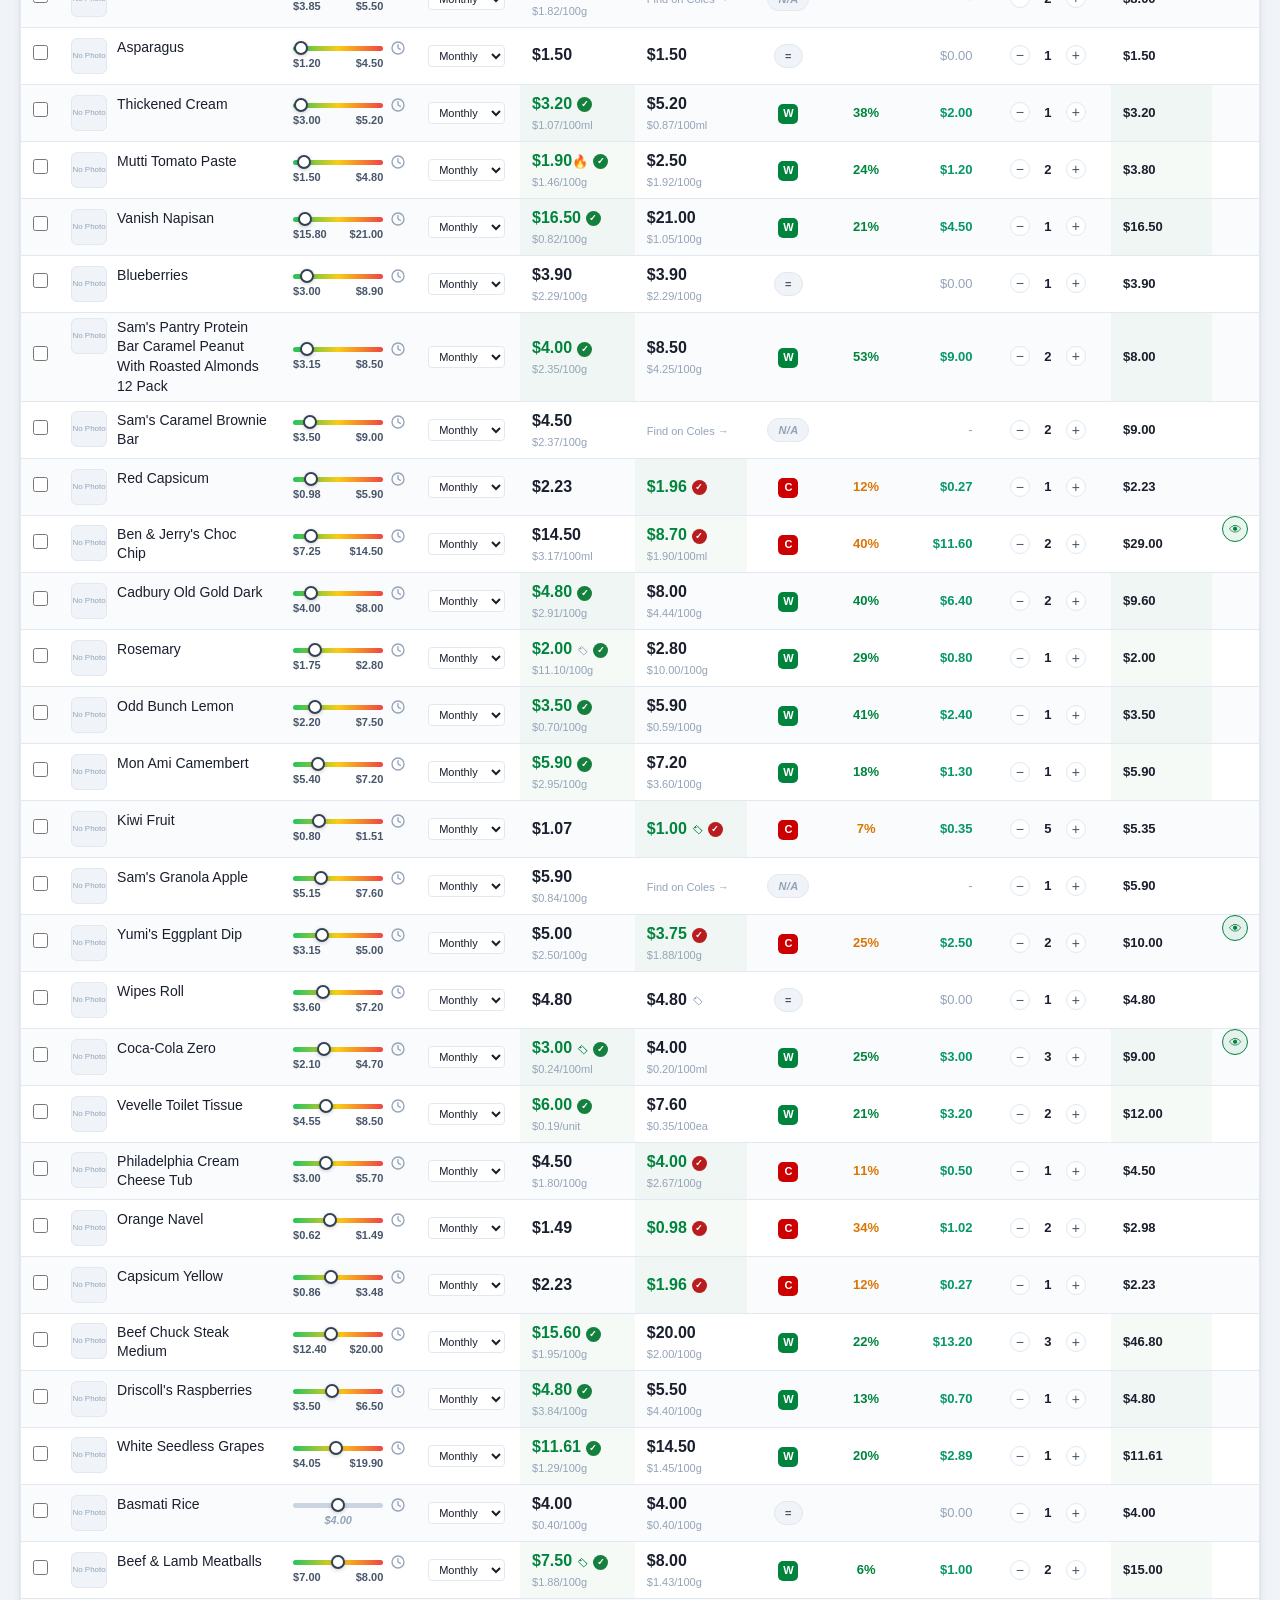
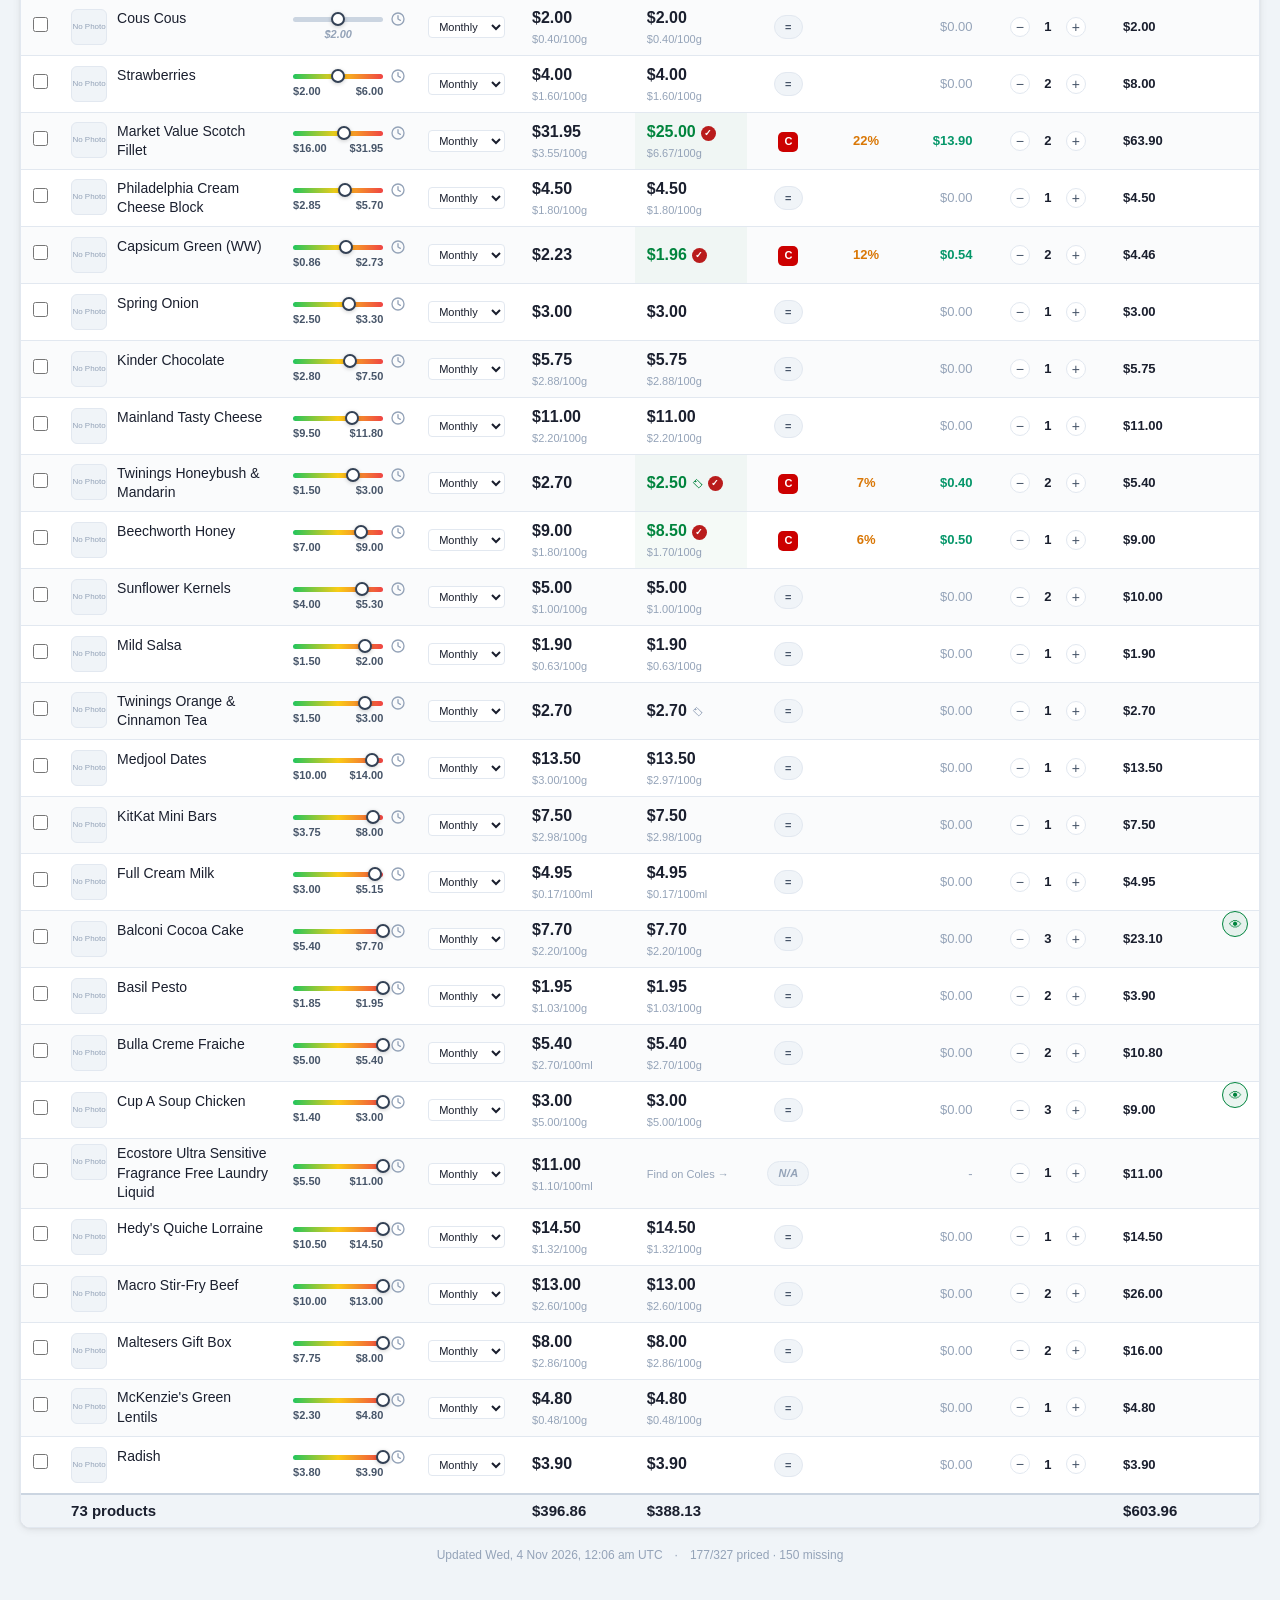
==== commit 7355dd28: "Search looks through everything, archived items tagged A search now ignores the current view (freque" ====
--- a/docs/index.html
+++ b/docs/index.html
@@ -22,7 +22,7 @@
     } catch (e) {}
   })();
   </script>
-  <link rel="stylesheet" href="style.css?v=174" />
+  <link rel="stylesheet" href="style.css?v=175" />
 </head>
 <body>
 
@@ -436,7 +436,7 @@
 <script src="name_map.js?v=56"></script>
 <script src="utils.js?v=153"></script>
 <script src="history-modal.js?v=10"></script>
-<script src="app.js?v=221"></script>
+<script src="app.js?v=222"></script>
 <!-- Bottom tab bar (mobile) -->
 <nav id="bottomTabBar">
   <a href="index.html" class="btb-tab active">
--- a/docs/style.css
+++ b/docs/style.css
@@ -1270,6 +1270,13 @@
 tr:hover .item-edit-btn { opacity: 1; }
 .item-edit-btn:hover { color: var(--ww); }
 
+/* "Archived" on search hits outside the Archive view */
+.archived-tag {
+  display: inline-block; margin-left: 6px; padding: 1px 6px; vertical-align: middle;
+  font-size: 10px; font-weight: 700; line-height: 1.4; white-space: nowrap;
+  color: var(--text-soft); border: 1px solid var(--border-strong); border-radius: 999px;
+}
+
 /* Hot deal badge */
 .hot-badge {
   font-size: 13px;
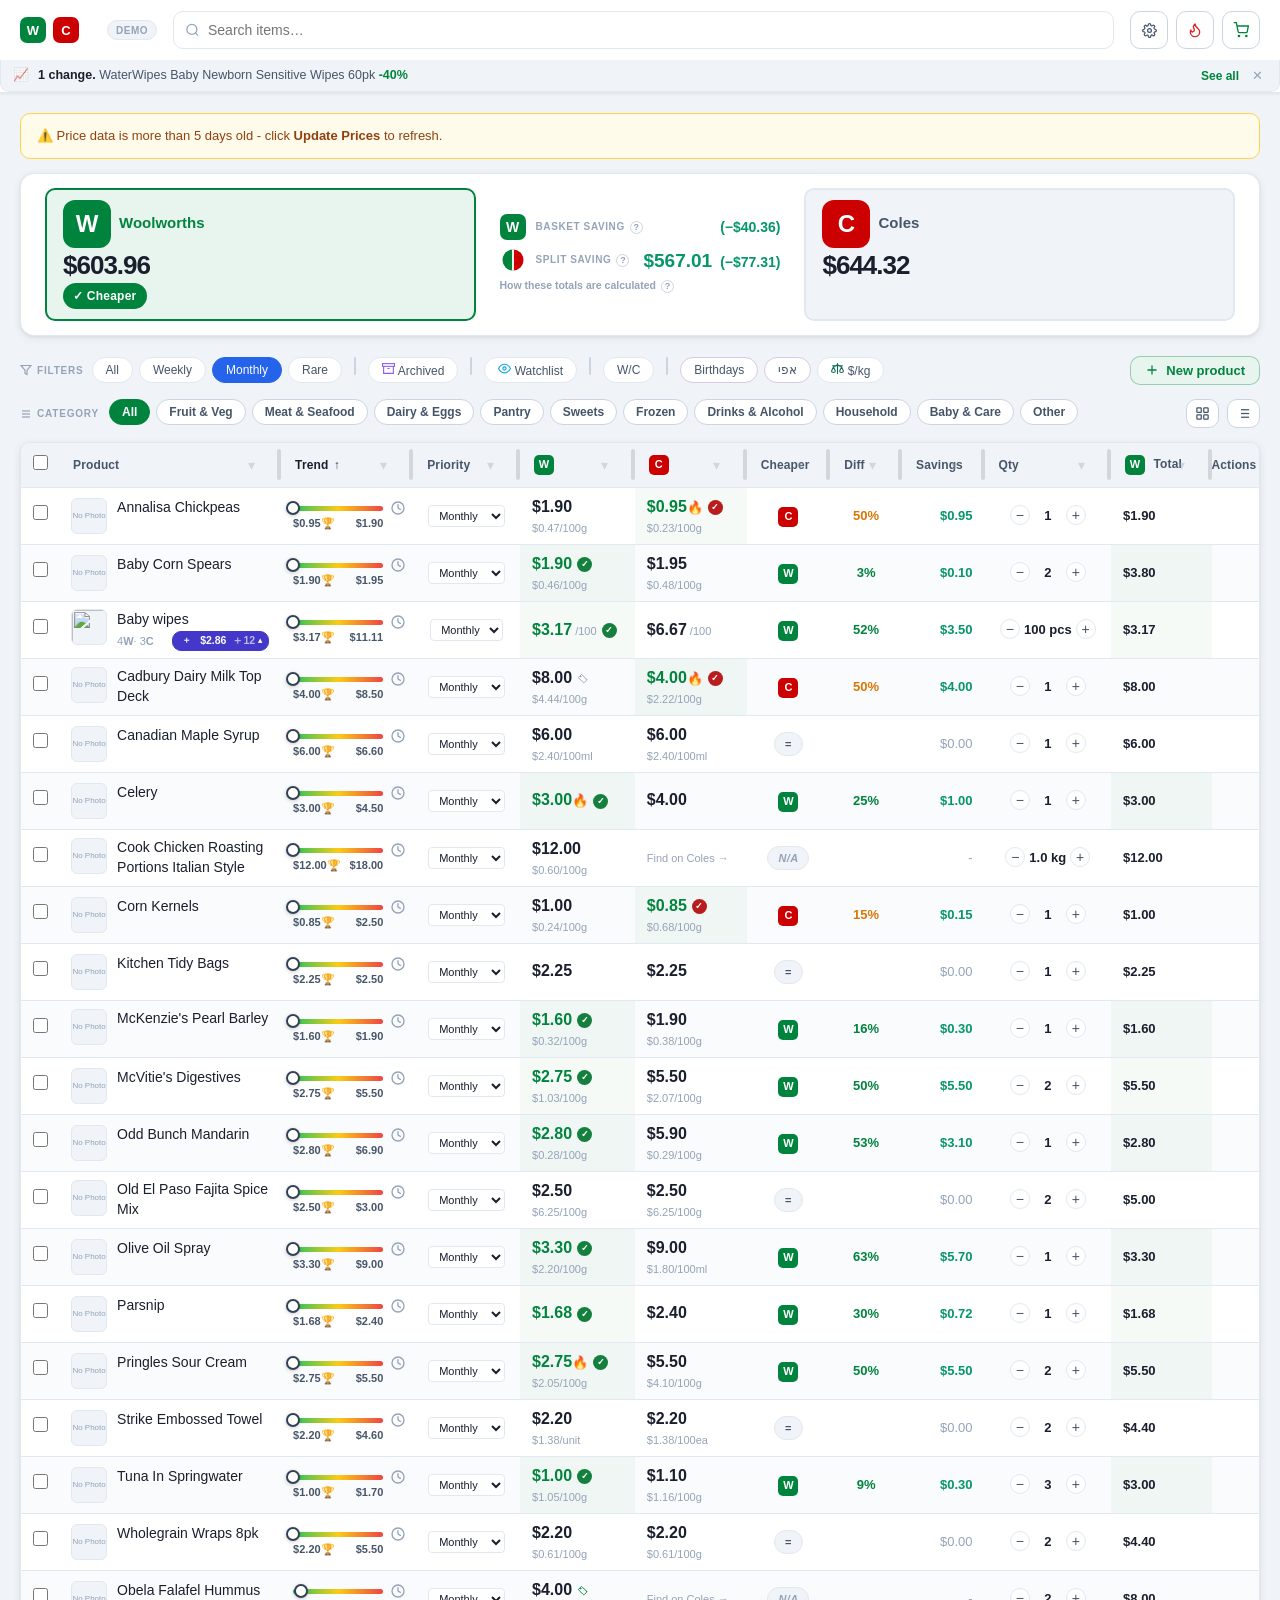
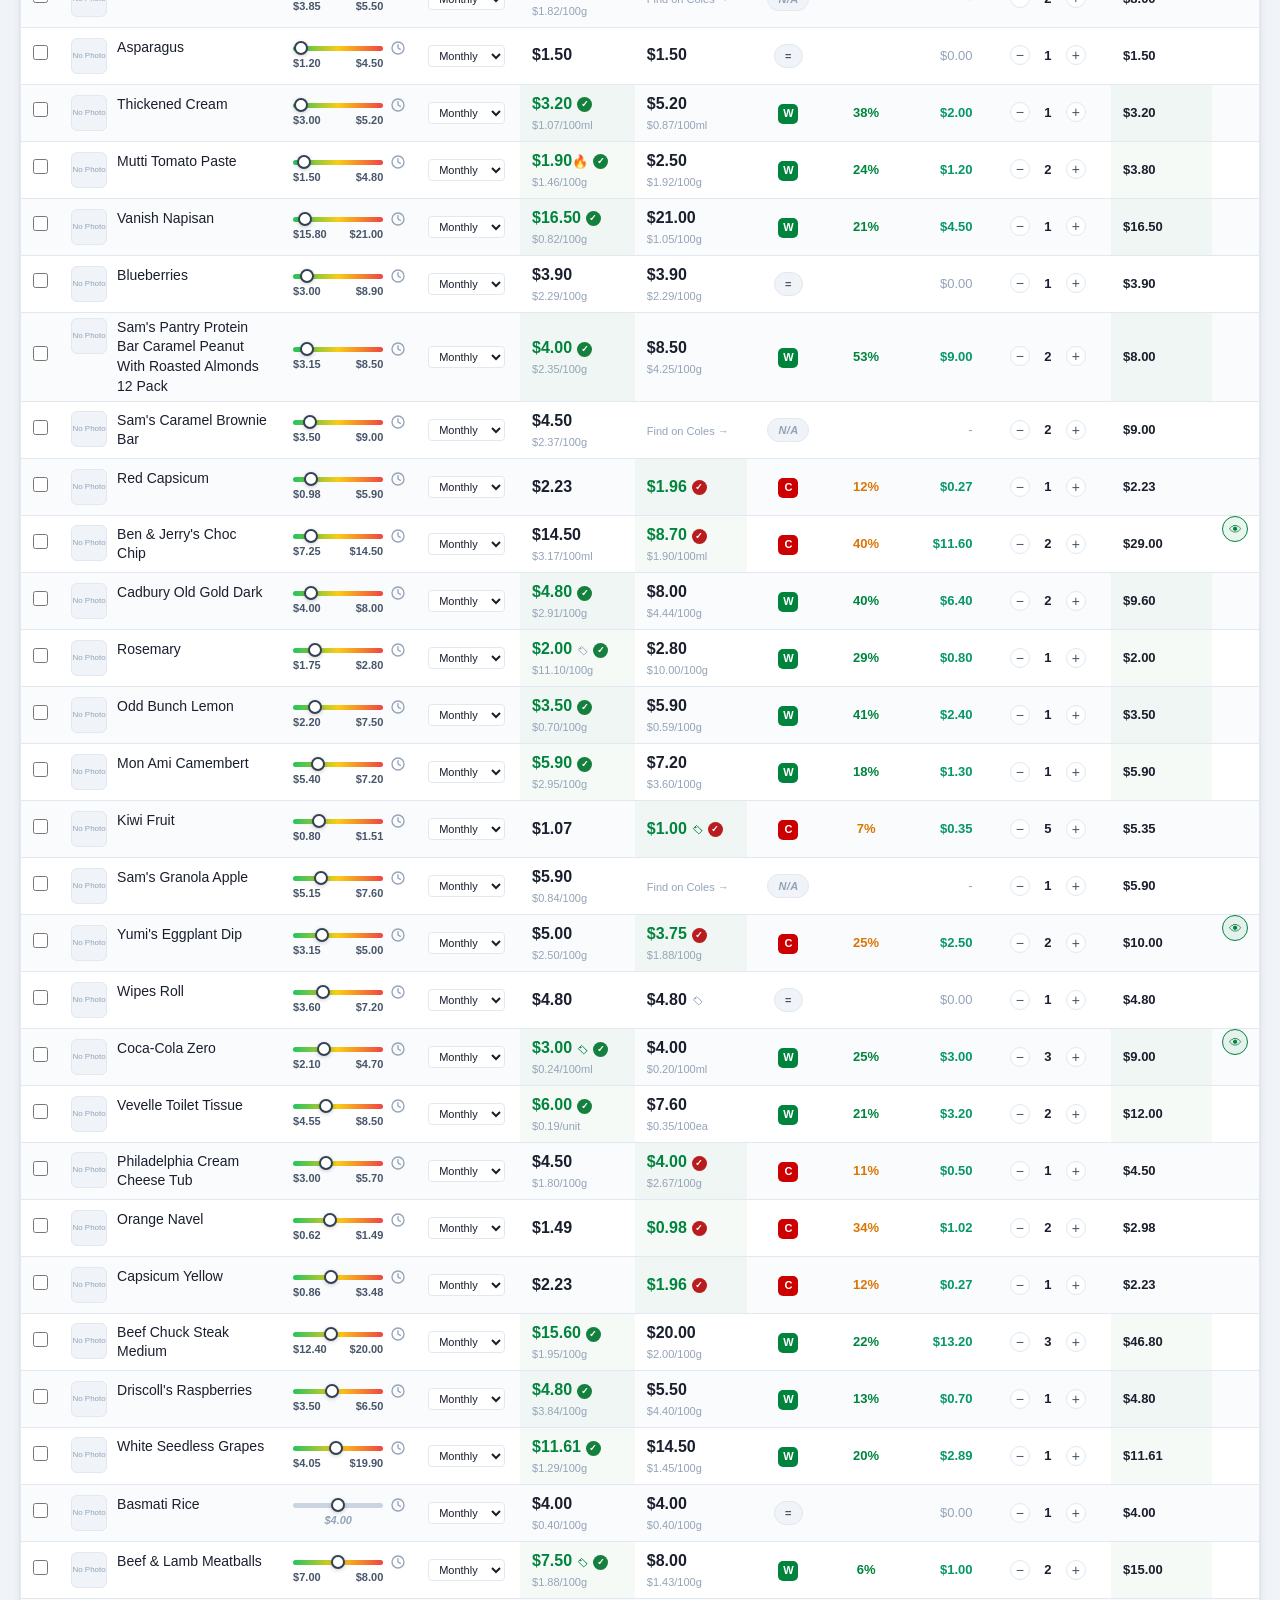
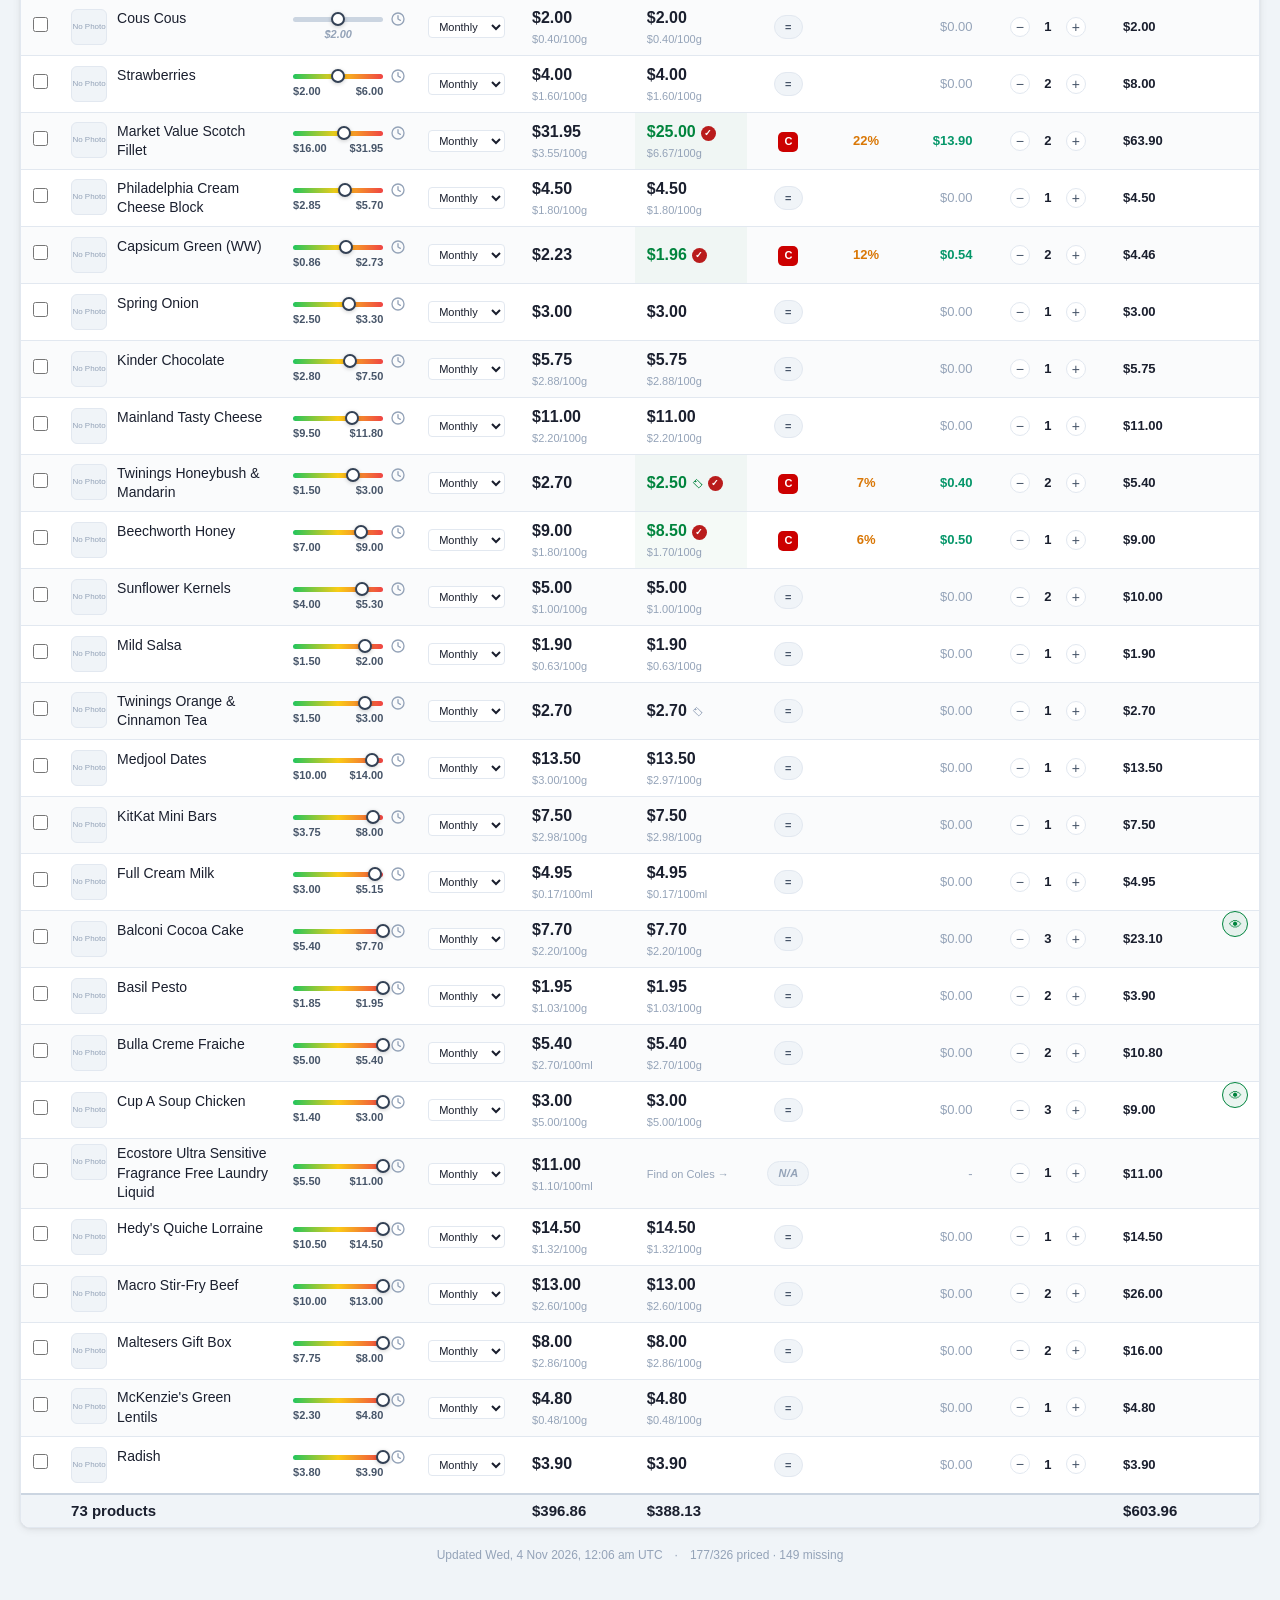
==== commit 419252f2: "Remove Gaganis sunflower kernels; history chart line switch - Gaganis Premium Raw Sunflower Kernels " ====
--- a/docs/index.html
+++ b/docs/index.html
@@ -22,7 +22,7 @@
     } catch (e) {}
   })();
   </script>
-  <link rel="stylesheet" href="style.css?v=175" />
+  <link rel="stylesheet" href="style.css?v=176" />
 </head>
 <body>
 
@@ -434,8 +434,8 @@
 <script src="https://cdn.jsdelivr.net/npm/chart.js@4.4.3/dist/chart.umd.min.js"></script>
 <script src="https://cdn.sheetjs.com/xlsx-0.20.3/package/dist/xlsx.full.min.js"></script>
 <script src="name_map.js?v=56"></script>
-<script src="utils.js?v=153"></script>
-<script src="history-modal.js?v=10"></script>
+<script src="utils.js?v=154"></script>
+<script src="history-modal.js?v=11"></script>
 <script src="app.js?v=222"></script>
 <!-- Bottom tab bar (mobile) -->
 <nav id="bottomTabBar">
--- a/docs/style.css
+++ b/docs/style.css
@@ -1277,6 +1277,16 @@
   color: var(--text-soft); border: 1px solid var(--border-strong); border-radius: 999px;
 }
 
+/* History chart: Woolworths / Both / Coles line switch (doubles as the legend) */
+.hist-segs { display: inline-flex; gap: 2px; padding: 2px; border: 1px solid var(--border); border-radius: 999px; }
+.hist-seg {
+  display: inline-flex; align-items: center; gap: 6px; min-height: 30px; padding: 4px 12px;
+  border: 0; border-radius: 999px; background: none; font: inherit; color: inherit; cursor: pointer;
+}
+.hist-seg:hover { color: var(--text); }
+.hist-seg.on { background: var(--bg-alt); color: var(--text); font-weight: 600; box-shadow: 0 0 0 1px var(--border-strong) inset; }
+.hist-seg:focus-visible { outline: 2px solid var(--accent); outline-offset: 1px; }
+
 /* Hot deal badge */
 .hot-badge {
   font-size: 13px;
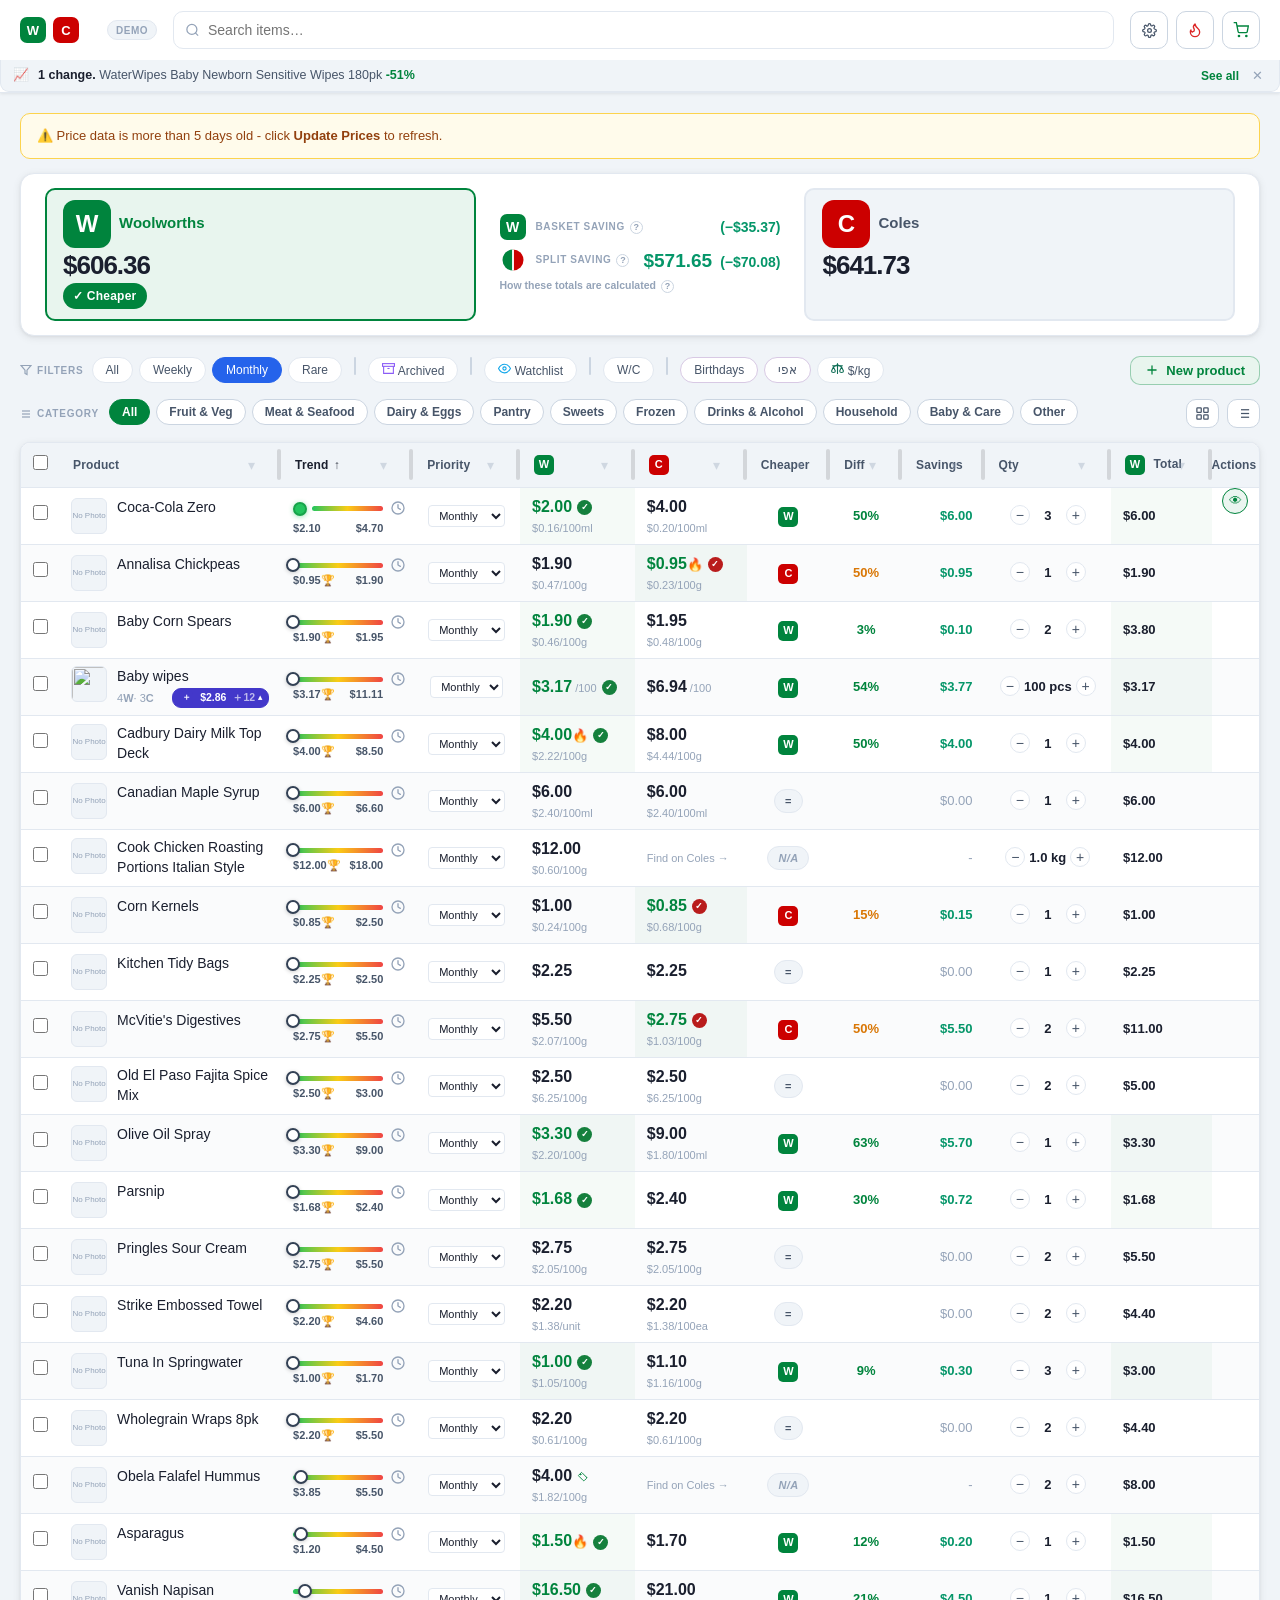
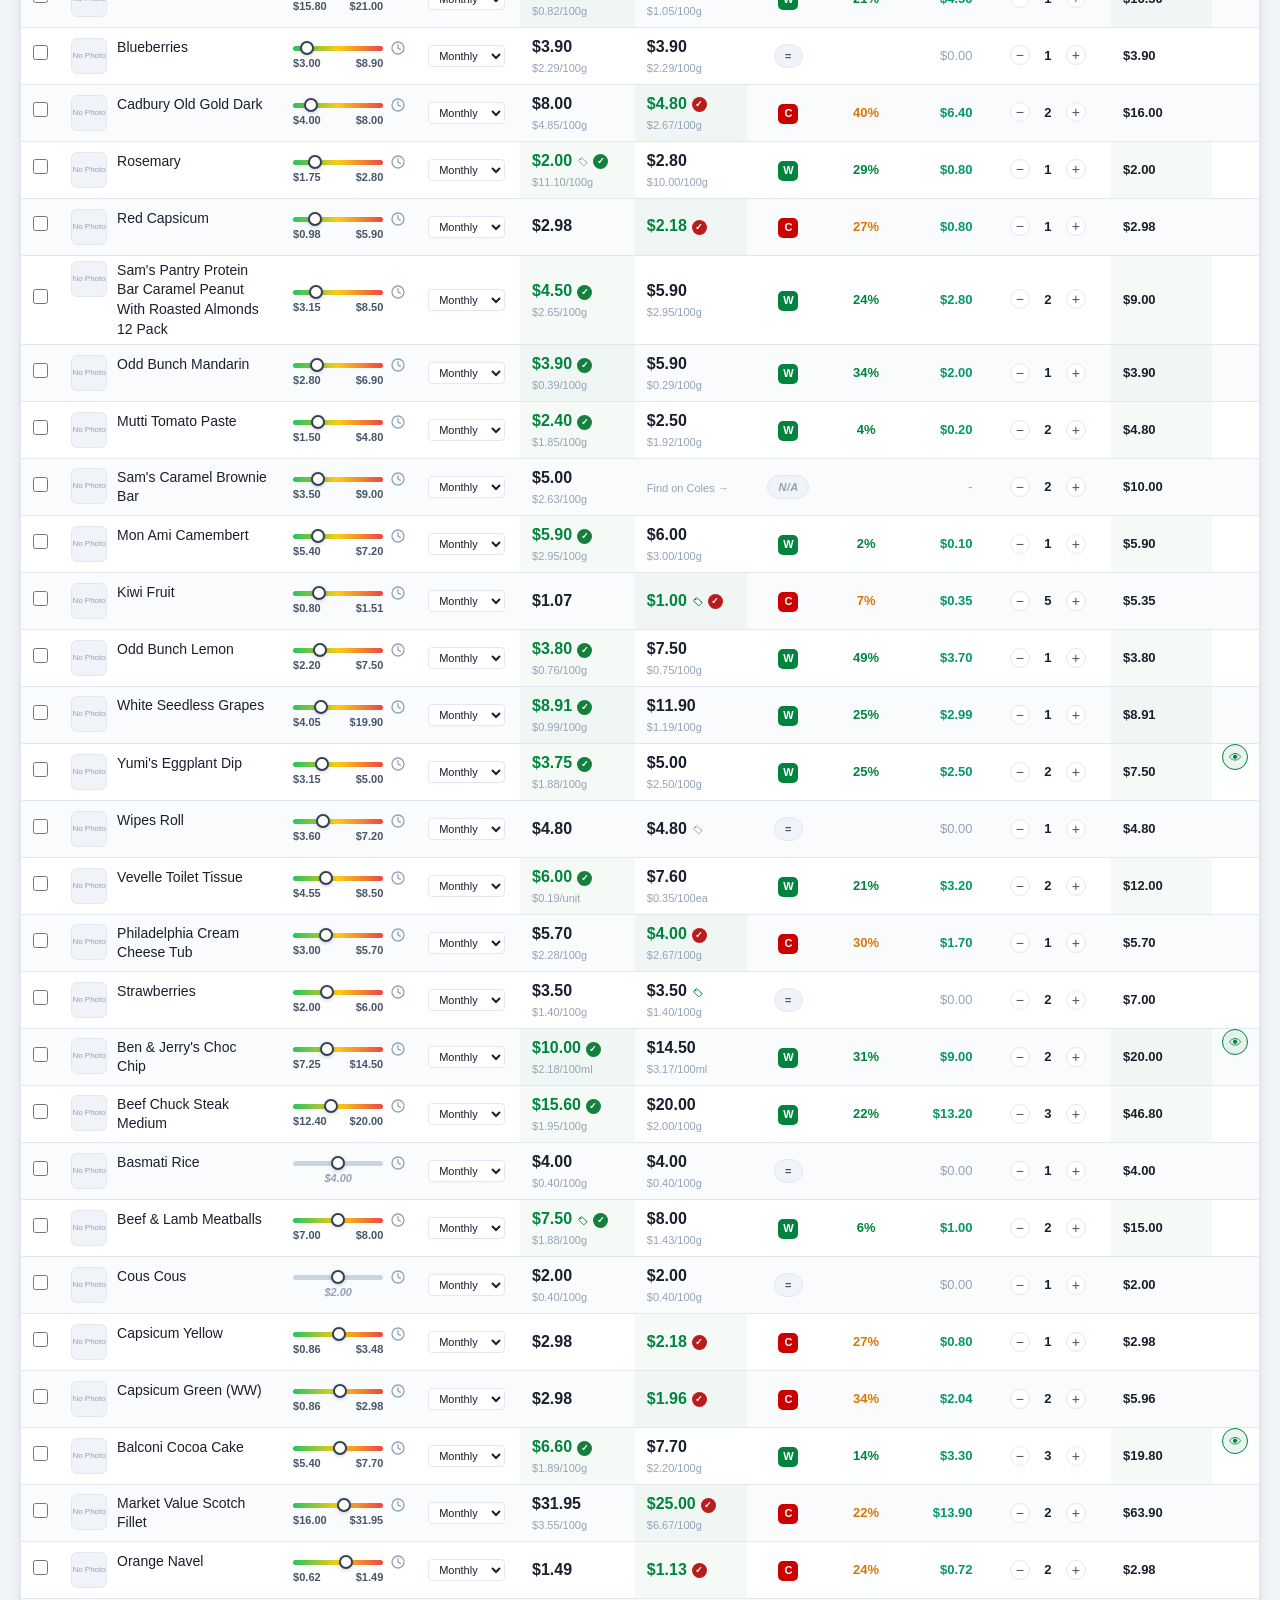
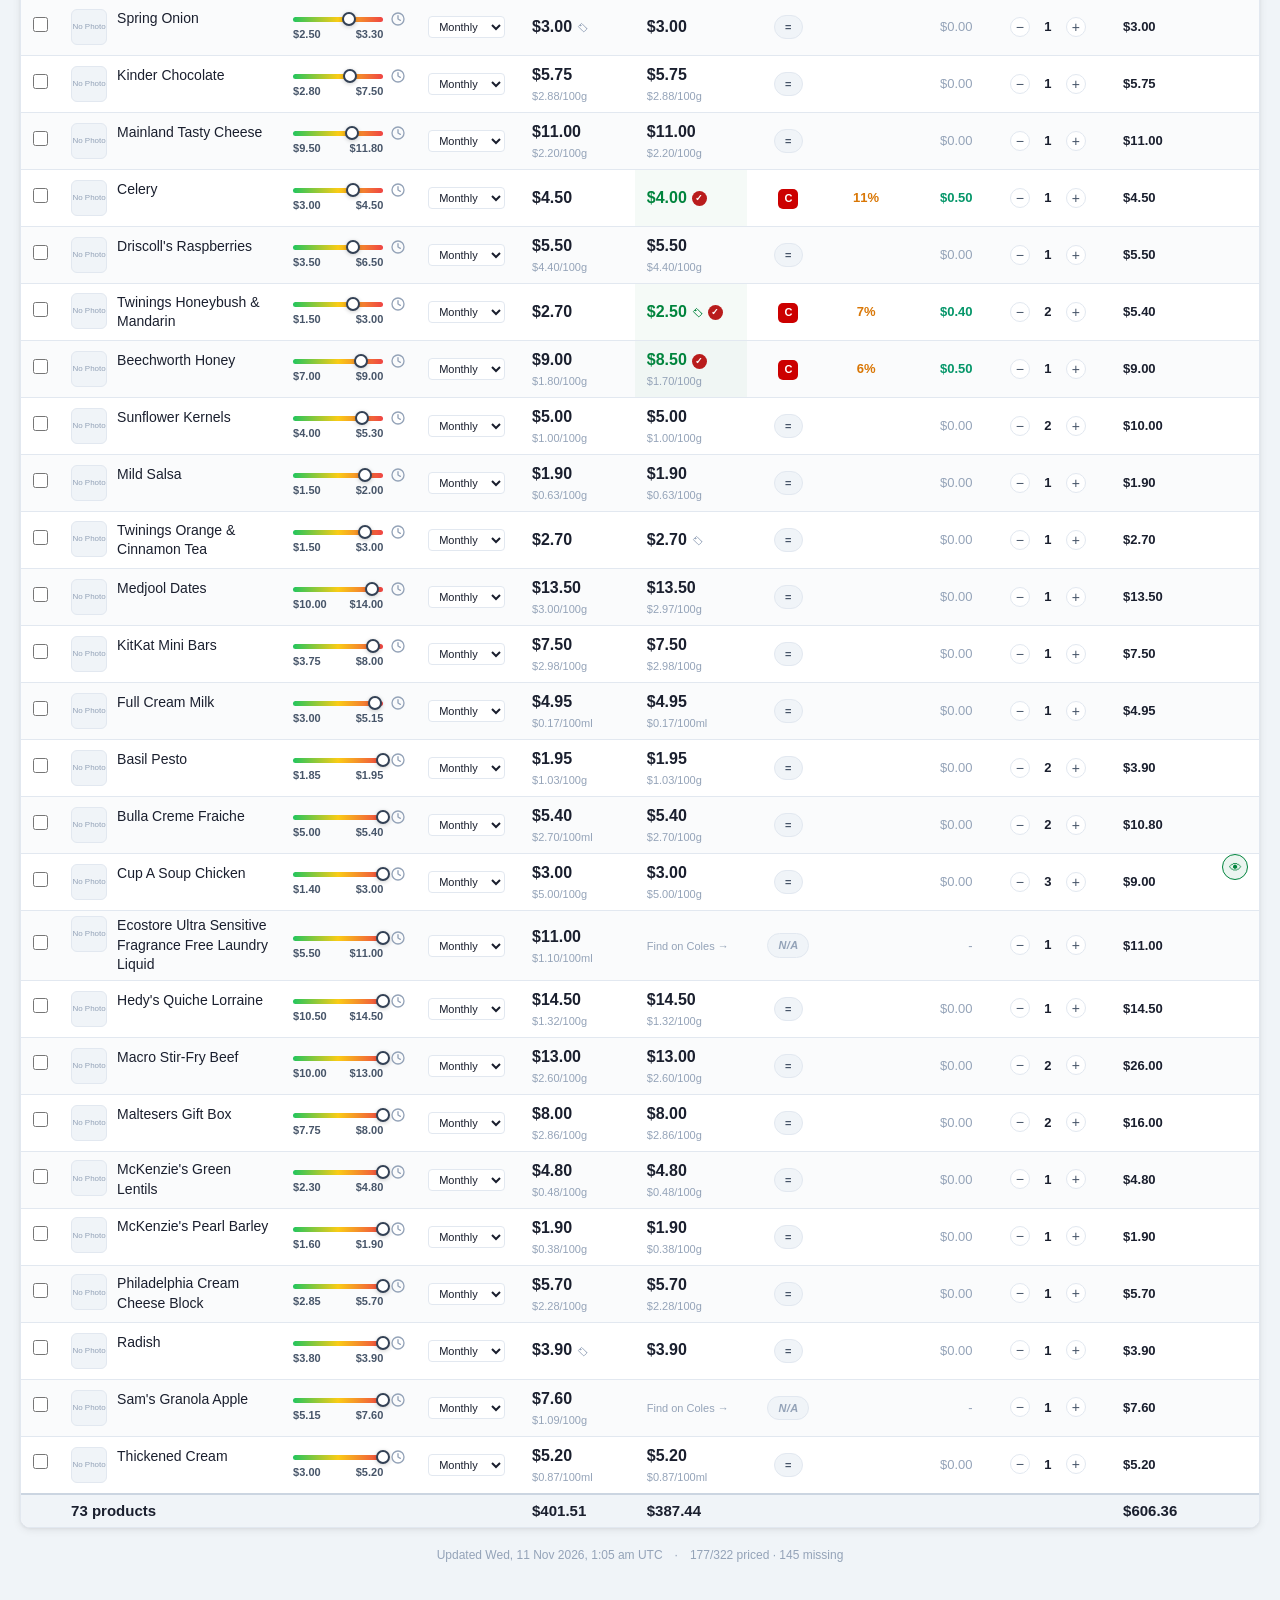
==== commit 7f36ee37: "Settings no longer revert on refresh; eggs quoted per 12 On load the owner's settings came from the " ====
--- a/docs/index.html
+++ b/docs/index.html
@@ -434,9 +434,9 @@
 <script src="https://cdn.jsdelivr.net/npm/chart.js@4.4.3/dist/chart.umd.min.js"></script>
 <script src="https://cdn.sheetjs.com/xlsx-0.20.3/package/dist/xlsx.full.min.js"></script>
 <script src="name_map.js?v=56"></script>
-<script src="utils.js?v=154"></script>
+<script src="utils.js?v=155"></script>
 <script src="history-modal.js?v=11"></script>
-<script src="app.js?v=222"></script>
+<script src="app.js?v=223"></script>
 <!-- Bottom tab bar (mobile) -->
 <nav id="bottomTabBar">
   <a href="index.html" class="btb-tab active">
